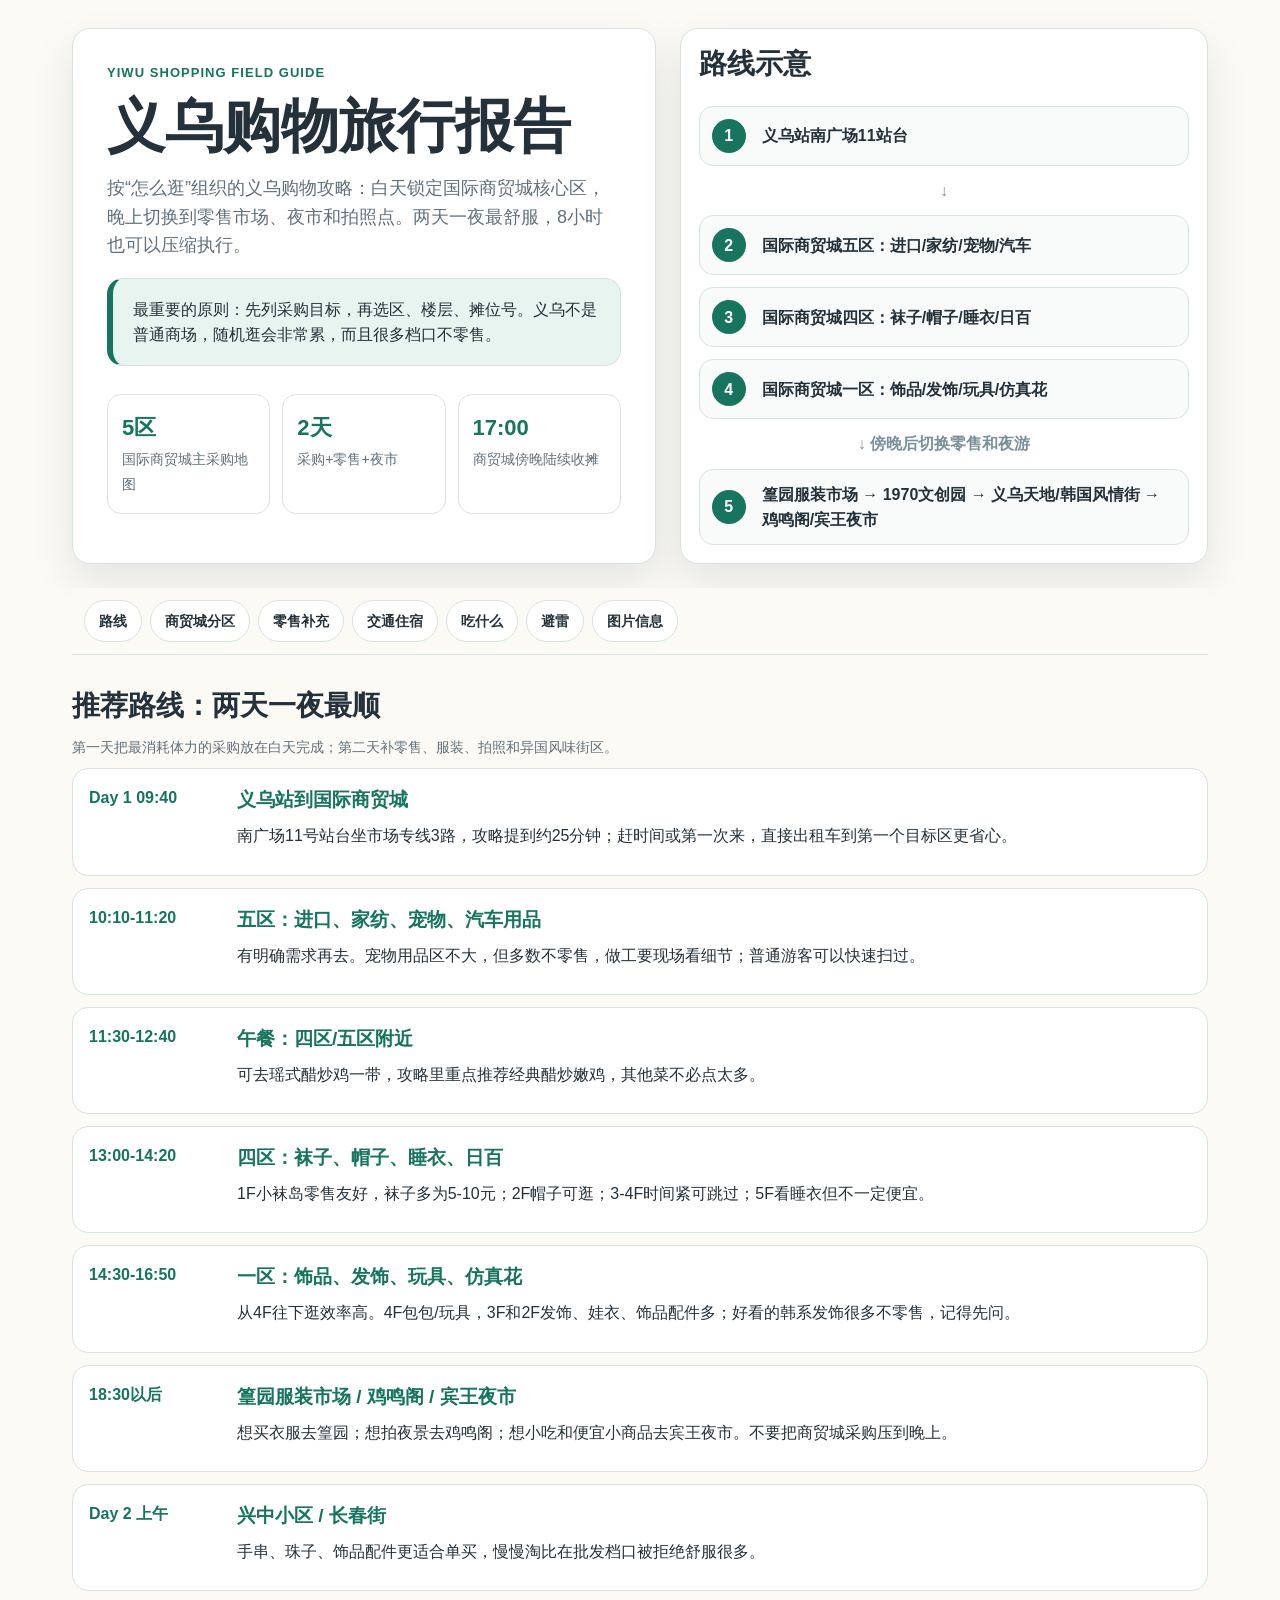
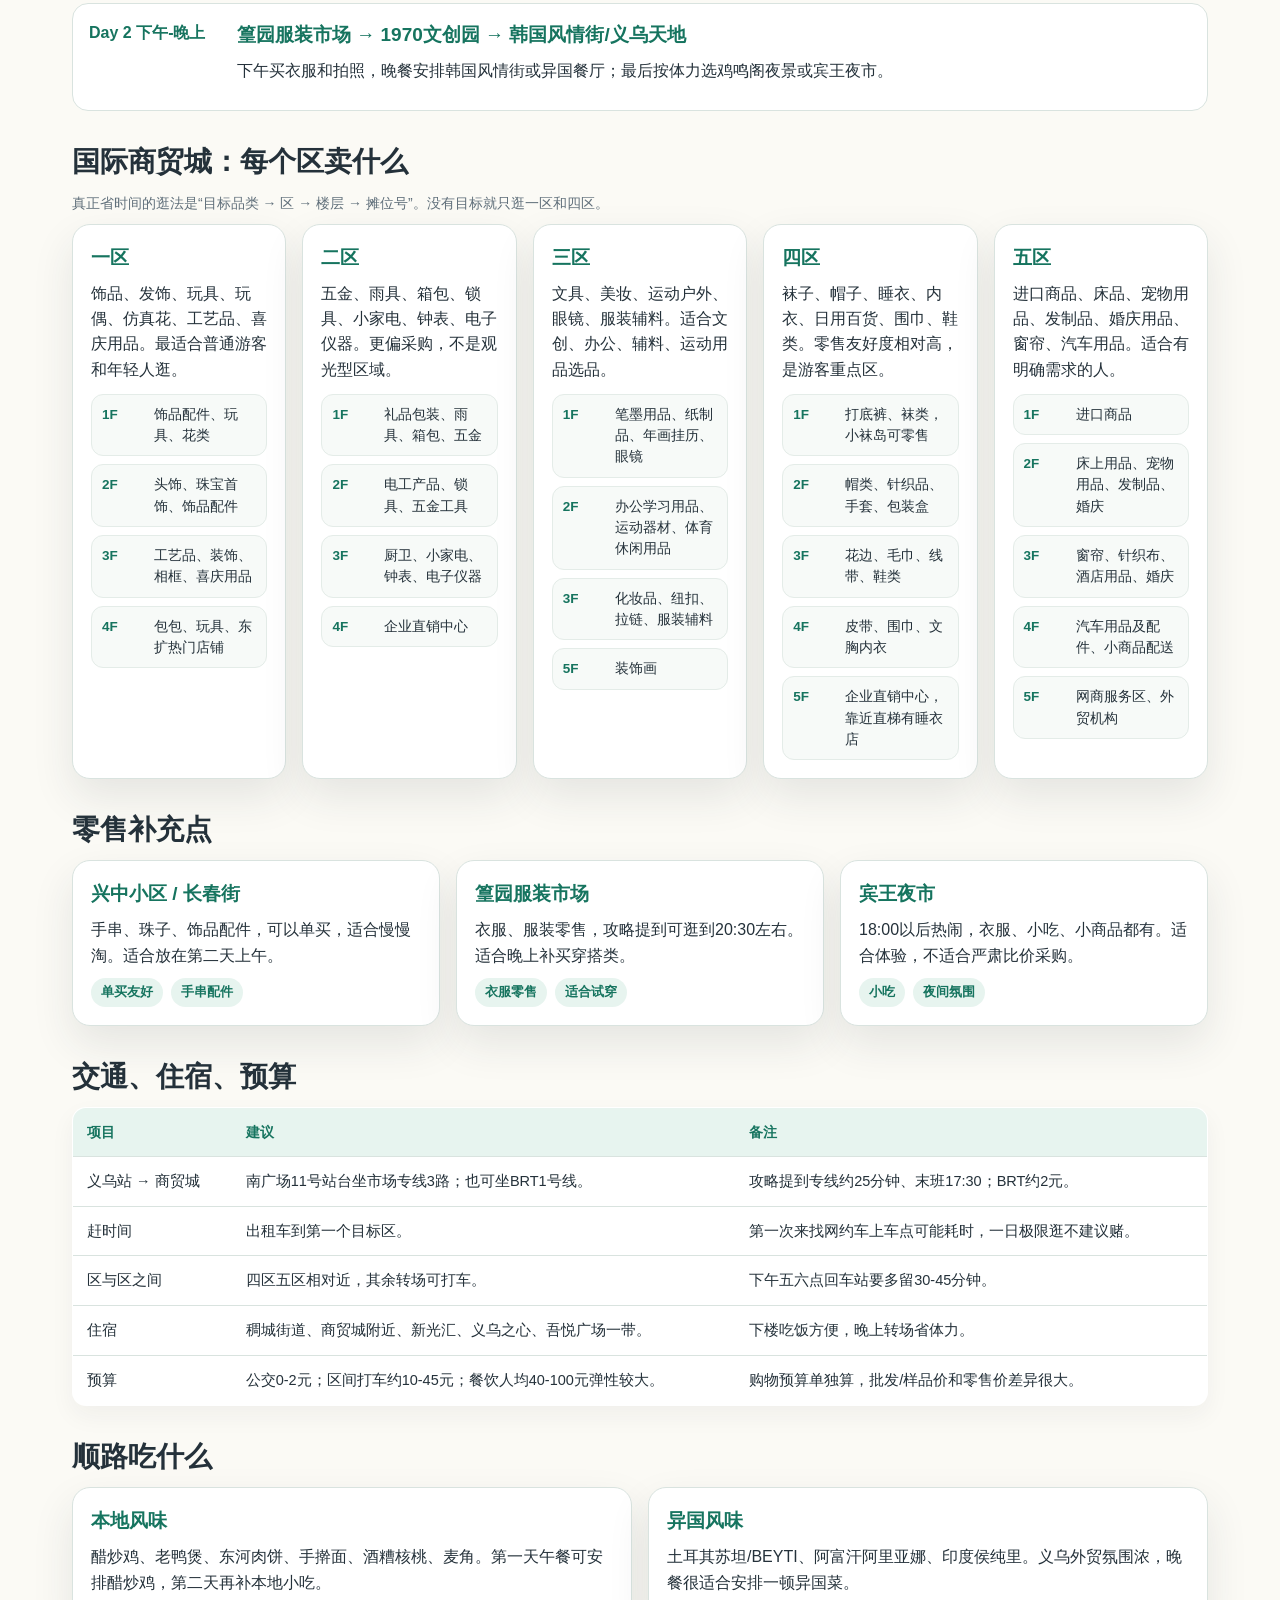
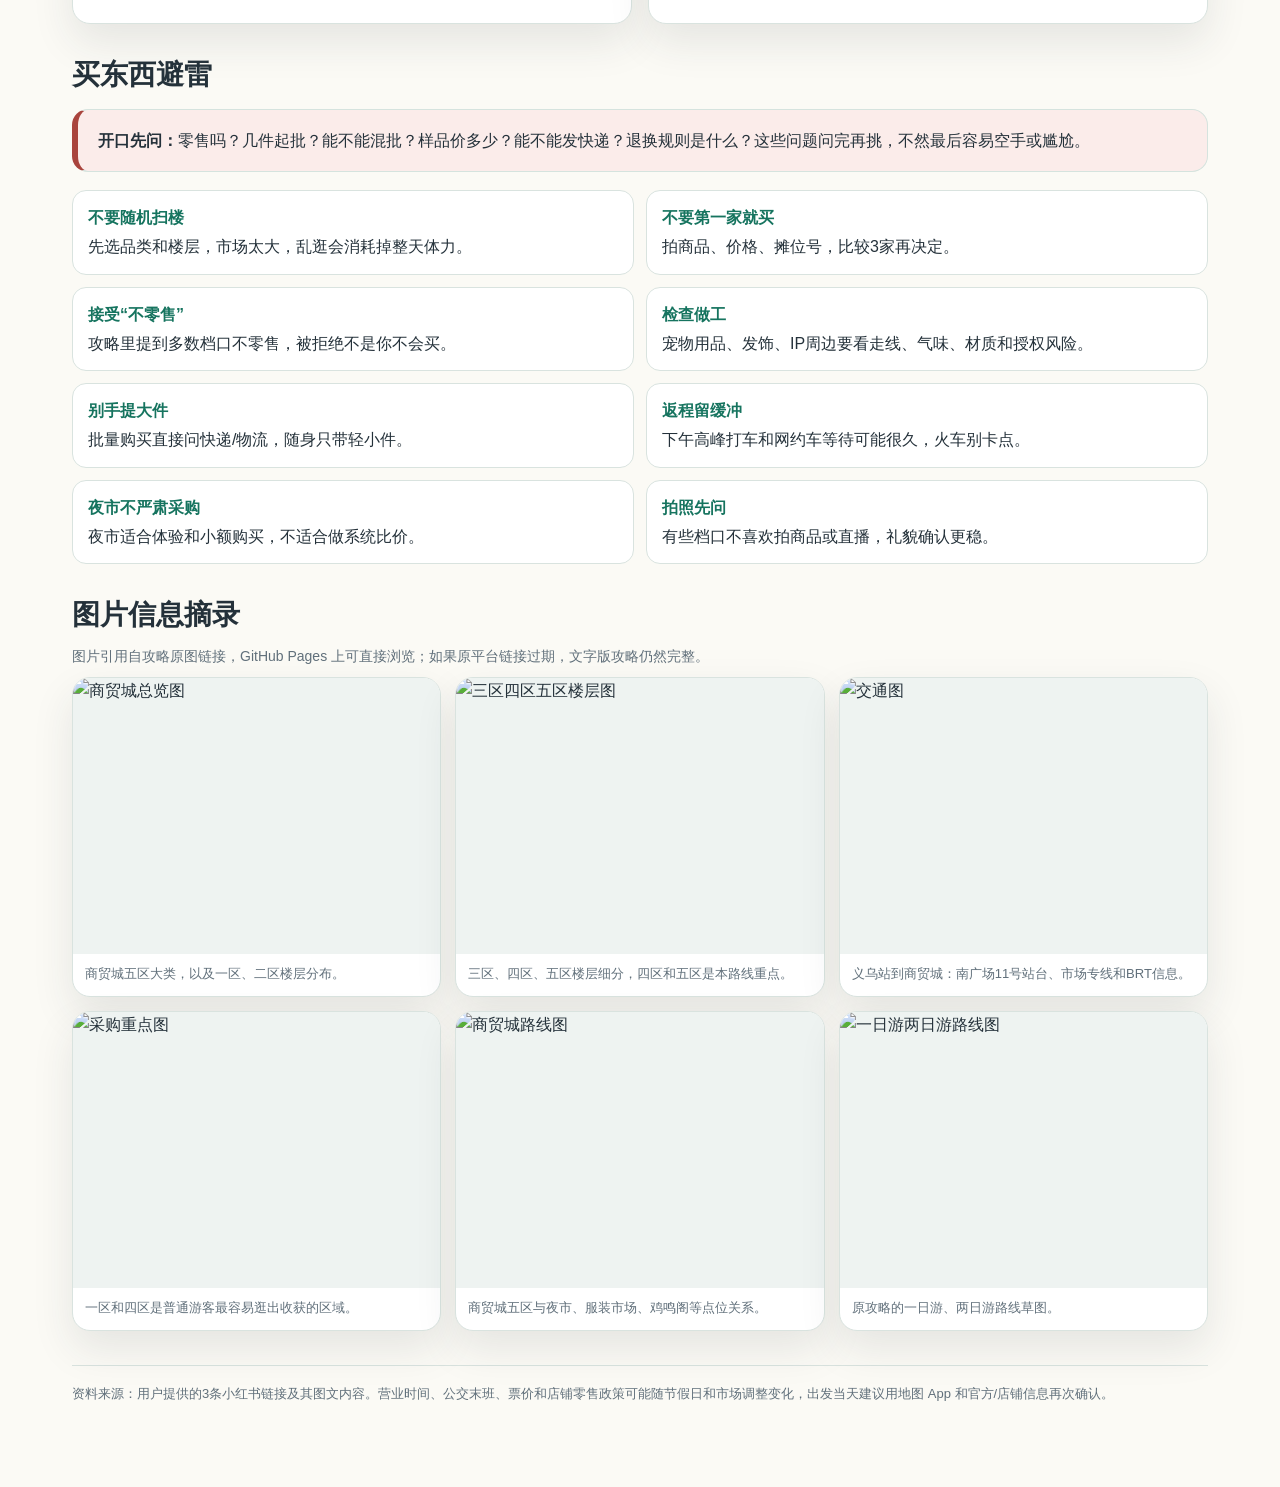
==== index.html @ 07cb0479 "Publish Yiwu shopping travel report" ====
<!doctype html>
<html lang="zh-CN">
<head>
<meta charset="utf-8"><meta name="viewport" content="width=device-width,initial-scale=1">
<title>义乌购物旅行报告｜两天一夜路线与商贸城逛法</title>
<style>
:root{--ink:#24313a;--muted:#61707b;--line:#d9e3df;--green:#16745f;--green2:#e7f4ef;--blue:#315f9a;--blue2:#eaf1fa;--orange:#b8682e;--orange2:#fff1e2;--red:#a9443d;--red2:#fbecea;--paper:#fbfaf5;--white:#fff;--shadow:0 18px 42px rgba(36,49,58,.1)}*{box-sizing:border-box}html{scroll-behavior:smooth}body{margin:0;color:var(--ink);background:var(--paper);font-family:-apple-system,BlinkMacSystemFont,"Segoe UI","PingFang SC","Microsoft YaHei",sans-serif;line-height:1.58}.page{max-width:1180px;margin:auto;padding:28px 22px 72px}.hero{display:grid;grid-template-columns:1.05fr .95fr;gap:24px;align-items:stretch;margin-bottom:24px}.panel,.card,figure{background:var(--white);border:1px solid var(--line);border-radius:18px;box-shadow:var(--shadow)}.panel{padding:34px}.kicker{color:var(--green);font-size:13px;font-weight:800;letter-spacing:.08em;text-transform:uppercase;margin:0 0 12px}h1{font-size:clamp(34px,5vw,58px);line-height:1.05;margin:0 0 18px}h2{font-size:28px;line-height:1.18;margin:0 0 14px}h3{margin:0 0 8px;font-size:19px;color:var(--green)}p{margin:0 0 10px}.lead{color:var(--muted);font-size:18px}.callout{border:1px solid #d5e3de;border-left:6px solid var(--green);background:var(--green2);border-radius:16px;padding:18px 20px;margin:18px 0}.warning{background:var(--red2);border-left-color:var(--red)}nav{position:sticky;top:0;z-index:5;margin:0 0 34px;padding:12px;display:flex;gap:8px;overflow-x:auto;background:rgba(251,250,245,.92);backdrop-filter:blur(10px);border-bottom:1px solid var(--line)}nav a{color:var(--ink);text-decoration:none;white-space:nowrap;padding:9px 14px;border-radius:999px;background:var(--white);border:1px solid var(--line);font-size:14px;font-weight:700}section{margin:34px 0;scroll-margin-top:82px}.meta{display:grid;grid-template-columns:repeat(3,1fr);gap:12px;margin-top:28px}.metric{padding:16px 14px;border-radius:14px;background:var(--white);border:1px solid var(--line)}.metric strong{display:block;font-size:22px;color:var(--green)}.metric span,.muted{color:var(--muted);font-size:14px}.route-map{padding:18px;display:grid;gap:12px;align-content:center}.route-node{display:grid;grid-template-columns:38px 1fr;gap:12px;align-items:center;padding:12px;border:1px solid var(--line);border-radius:14px;background:#f8fbfa}.route-node b{display:grid;place-items:center;width:34px;height:34px;border-radius:50%;background:var(--green);color:white}.route-node span{font-weight:800}.arrow{text-align:center;color:#7b909a;font-weight:900}.grid{display:grid;gap:16px}.two{grid-template-columns:repeat(2,1fr)}.three{grid-template-columns:repeat(3,1fr)}.five{grid-template-columns:repeat(5,1fr)}.card{padding:18px}.tagrow{display:flex;flex-wrap:wrap;gap:8px;margin-top:10px}.tag{display:inline-flex;padding:4px 10px;border-radius:999px;background:var(--green2);color:var(--green);font-size:13px;font-weight:700}.timeline{display:grid;gap:12px}.slot{display:grid;grid-template-columns:132px 1fr;gap:16px;padding:16px;background:var(--white);border:1px solid var(--line);border-radius:16px}.time{color:var(--green);font-weight:900}.floor{margin:12px 0 0;padding:0;list-style:none;display:grid;gap:8px}.floor li{display:grid;grid-template-columns:42px 1fr;gap:10px;padding:9px 10px;background:#f7faf8;border-radius:12px;border:1px solid #e4ece8;font-size:13.5px}.floor strong{color:var(--green)}table{width:100%;border-collapse:collapse;overflow:hidden;background:var(--white);border-radius:14px;border:1px solid var(--line);box-shadow:0 10px 24px rgba(36,49,58,.05)}th,td{padding:13px 14px;border-bottom:1px solid var(--line);vertical-align:top;text-align:left}th{color:var(--green);background:var(--green2);font-size:14px;white-space:nowrap}td{font-size:14.5px}tr:last-child td{border-bottom:0}.checklist{display:grid;grid-template-columns:repeat(2,1fr);gap:12px;padding:0;list-style:none}.checklist li{background:var(--white);border:1px solid var(--line);border-radius:14px;padding:14px 15px}.checklist strong{display:block;color:var(--green);margin-bottom:4px}.gallery{display:grid;grid-template-columns:repeat(3,1fr);gap:14px}figure{margin:0;overflow:hidden}figure img{width:100%;aspect-ratio:4/3;object-fit:cover;display:block;background:#eef3f1}figcaption{padding:10px 12px 12px;color:var(--muted);font-size:13px}.source{color:var(--muted);font-size:13px;margin-top:28px;padding-top:18px;border-top:1px solid var(--line)}@media(max-width:920px){.hero,.two,.three,.five,.gallery,.checklist{grid-template-columns:1fr}.meta{grid-template-columns:1fr}.slot{grid-template-columns:1fr}table{display:block;overflow-x:auto}}
</style>
</head>
<body><div class="page">
<header class="hero"><div class="panel"><p class="kicker">Yiwu Shopping Field Guide</p><h1>义乌购物旅行报告</h1><p class="lead">按“怎么逛”组织的义乌购物攻略：白天锁定国际商贸城核心区，晚上切换到零售市场、夜市和拍照点。两天一夜最舒服，8小时也可以压缩执行。</p><div class="callout">最重要的原则：先列采购目标，再选区、楼层、摊位号。义乌不是普通商场，随机逛会非常累，而且很多档口不零售。</div><div class="meta"><div class="metric"><strong>5区</strong><span>国际商贸城主采购地图</span></div><div class="metric"><strong>2天</strong><span>采购+零售+夜市</span></div><div class="metric"><strong>17:00</strong><span>商贸城傍晚陆续收摊</span></div></div></div><div class="panel route-map"><h2>路线示意</h2><div class="route-node"><b>1</b><span>义乌站南广场11站台</span></div><div class="arrow">↓</div><div class="route-node"><b>2</b><span>国际商贸城五区：进口/家纺/宠物/汽车</span></div><div class="route-node"><b>3</b><span>国际商贸城四区：袜子/帽子/睡衣/日百</span></div><div class="route-node"><b>4</b><span>国际商贸城一区：饰品/发饰/玩具/仿真花</span></div><div class="arrow">↓ 傍晚后切换零售和夜游</div><div class="route-node"><b>5</b><span>篁园服装市场 → 1970文创园 → 义乌天地/韩国风情街 → 鸡鸣阁/宾王夜市</span></div></div></header>
<nav><a href="#route">路线</a><a href="#zones">商贸城分区</a><a href="#retail">零售补充</a><a href="#transport">交通住宿</a><a href="#food">吃什么</a><a href="#pitfalls">避雷</a><a href="#gallery">图片信息</a></nav>
<section id="route"><h2>推荐路线：两天一夜最顺</h2><p class="muted">第一天把最消耗体力的采购放在白天完成；第二天补零售、服装、拍照和异国风味街区。</p><div class="timeline"><div class="slot"><div class="time">Day 1 09:40</div><div><h3>义乌站到国际商贸城</h3><p>南广场11号站台坐市场专线3路，攻略提到约25分钟；赶时间或第一次来，直接出租车到第一个目标区更省心。</p></div></div><div class="slot"><div class="time">10:10-11:20</div><div><h3>五区：进口、家纺、宠物、汽车用品</h3><p>有明确需求再去。宠物用品区不大，但多数不零售，做工要现场看细节；普通游客可以快速扫过。</p></div></div><div class="slot"><div class="time">11:30-12:40</div><div><h3>午餐：四区/五区附近</h3><p>可去瑶式醋炒鸡一带，攻略里重点推荐经典醋炒嫩鸡，其他菜不必点太多。</p></div></div><div class="slot"><div class="time">13:00-14:20</div><div><h3>四区：袜子、帽子、睡衣、日百</h3><p>1F小袜岛零售友好，袜子多为5-10元；2F帽子可逛；3-4F时间紧可跳过；5F看睡衣但不一定便宜。</p></div></div><div class="slot"><div class="time">14:30-16:50</div><div><h3>一区：饰品、发饰、玩具、仿真花</h3><p>从4F往下逛效率高。4F包包/玩具，3F和2F发饰、娃衣、饰品配件多；好看的韩系发饰很多不零售，记得先问。</p></div></div><div class="slot"><div class="time">18:30以后</div><div><h3>篁园服装市场 / 鸡鸣阁 / 宾王夜市</h3><p>想买衣服去篁园；想拍夜景去鸡鸣阁；想小吃和便宜小商品去宾王夜市。不要把商贸城采购压到晚上。</p></div></div><div class="slot"><div class="time">Day 2 上午</div><div><h3>兴中小区 / 长春街</h3><p>手串、珠子、饰品配件更适合单买，慢慢淘比在批发档口被拒绝舒服很多。</p></div></div><div class="slot"><div class="time">Day 2 下午-晚上</div><div><h3>篁园服装市场 → 1970文创园 → 韩国风情街/义乌天地</h3><p>下午买衣服和拍照，晚餐安排韩国风情街或异国餐厅；最后按体力选鸡鸣阁夜景或宾王夜市。</p></div></div></div></section>
<section id="zones"><h2>国际商贸城：每个区卖什么</h2><p class="muted">真正省时间的逛法是“目标品类 → 区 → 楼层 → 摊位号”。没有目标就只逛一区和四区。</p><div class="grid five"><article class="card"><h3>一区</h3><p>饰品、发饰、玩具、玩偶、仿真花、工艺品、喜庆用品。最适合普通游客和年轻人逛。</p><ul class="floor"><li><strong>1F</strong><span>饰品配件、玩具、花类</span></li><li><strong>2F</strong><span>头饰、珠宝首饰、饰品配件</span></li><li><strong>3F</strong><span>工艺品、装饰、相框、喜庆用品</span></li><li><strong>4F</strong><span>包包、玩具、东扩热门店铺</span></li></ul></article><article class="card"><h3>二区</h3><p>五金、雨具、箱包、锁具、小家电、钟表、电子仪器。更偏采购，不是观光型区域。</p><ul class="floor"><li><strong>1F</strong><span>礼品包装、雨具、箱包、五金</span></li><li><strong>2F</strong><span>电工产品、锁具、五金工具</span></li><li><strong>3F</strong><span>厨卫、小家电、钟表、电子仪器</span></li><li><strong>4F</strong><span>企业直销中心</span></li></ul></article><article class="card"><h3>三区</h3><p>文具、美妆、运动户外、眼镜、服装辅料。适合文创、办公、辅料、运动用品选品。</p><ul class="floor"><li><strong>1F</strong><span>笔墨用品、纸制品、年画挂历、眼镜</span></li><li><strong>2F</strong><span>办公学习用品、运动器材、体育休闲用品</span></li><li><strong>3F</strong><span>化妆品、纽扣、拉链、服装辅料</span></li><li><strong>5F</strong><span>装饰画</span></li></ul></article><article class="card"><h3>四区</h3><p>袜子、帽子、睡衣、内衣、日用百货、围巾、鞋类。零售友好度相对高，是游客重点区。</p><ul class="floor"><li><strong>1F</strong><span>打底裤、袜类，小袜岛可零售</span></li><li><strong>2F</strong><span>帽类、针织品、手套、包装盒</span></li><li><strong>3F</strong><span>花边、毛巾、线带、鞋类</span></li><li><strong>4F</strong><span>皮带、围巾、文胸内衣</span></li><li><strong>5F</strong><span>企业直销中心，靠近直梯有睡衣店</span></li></ul></article><article class="card"><h3>五区</h3><p>进口商品、床品、宠物用品、发制品、婚庆用品、窗帘、汽车用品。适合有明确需求的人。</p><ul class="floor"><li><strong>1F</strong><span>进口商品</span></li><li><strong>2F</strong><span>床上用品、宠物用品、发制品、婚庆</span></li><li><strong>3F</strong><span>窗帘、针织布、酒店用品、婚庆</span></li><li><strong>4F</strong><span>汽车用品及配件、小商品配送</span></li><li><strong>5F</strong><span>网商服务区、外贸机构</span></li></ul></article></div></section>
<section id="retail"><h2>零售补充点</h2><div class="grid three"><article class="card"><h3>兴中小区 / 长春街</h3><p>手串、珠子、饰品配件，可以单买，适合慢慢淘。适合放在第二天上午。</p><div class="tagrow"><span class="tag">单买友好</span><span class="tag">手串配件</span></div></article><article class="card"><h3>篁园服装市场</h3><p>衣服、服装零售，攻略提到可逛到20:30左右。适合晚上补买穿搭类。</p><div class="tagrow"><span class="tag">衣服零售</span><span class="tag">适合试穿</span></div></article><article class="card"><h3>宾王夜市</h3><p>18:00以后热闹，衣服、小吃、小商品都有。适合体验，不适合严肃比价采购。</p><div class="tagrow"><span class="tag">小吃</span><span class="tag">夜间氛围</span></div></article></div></section>
<section id="transport"><h2>交通、住宿、预算</h2><table><thead><tr><th>项目</th><th>建议</th><th>备注</th></tr></thead><tbody><tr><td>义乌站 → 商贸城</td><td>南广场11号站台坐市场专线3路；也可坐BRT1号线。</td><td>攻略提到专线约25分钟、末班17:30；BRT约2元。</td></tr><tr><td>赶时间</td><td>出租车到第一个目标区。</td><td>第一次来找网约车上车点可能耗时，一日极限逛不建议赌。</td></tr><tr><td>区与区之间</td><td>四区五区相对近，其余转场可打车。</td><td>下午五六点回车站要多留30-45分钟。</td></tr><tr><td>住宿</td><td>稠城街道、商贸城附近、新光汇、义乌之心、吾悦广场一带。</td><td>下楼吃饭方便，晚上转场省体力。</td></tr><tr><td>预算</td><td>公交0-2元；区间打车约10-45元；餐饮人均40-100元弹性较大。</td><td>购物预算单独算，批发/样品价和零售价差异很大。</td></tr></tbody></table></section>
<section id="food"><h2>顺路吃什么</h2><div class="grid two"><article class="card"><h3>本地风味</h3><p>醋炒鸡、老鸭煲、东河肉饼、手擀面、酒糟核桃、麦角。第一天午餐可安排醋炒鸡，第二天再补本地小吃。</p></article><article class="card"><h3>异国风味</h3><p>土耳其苏坦/BEYTI、阿富汗阿里亚娜、印度侯纯里。义乌外贸氛围浓，晚餐很适合安排一顿异国菜。</p></article></div></section>
<section id="pitfalls"><h2>买东西避雷</h2><div class="callout warning"><strong>开口先问：</strong>零售吗？几件起批？能不能混批？样品价多少？能不能发快递？退换规则是什么？这些问题问完再挑，不然最后容易空手或尴尬。</div><ul class="checklist"><li><strong>不要随机扫楼</strong>先选品类和楼层，市场太大，乱逛会消耗掉整天体力。</li><li><strong>不要第一家就买</strong>拍商品、价格、摊位号，比较3家再决定。</li><li><strong>接受“不零售”</strong>攻略里提到多数档口不零售，被拒绝不是你不会买。</li><li><strong>检查做工</strong>宠物用品、发饰、IP周边要看走线、气味、材质和授权风险。</li><li><strong>别手提大件</strong>批量购买直接问快递/物流，随身只带轻小件。</li><li><strong>返程留缓冲</strong>下午高峰打车和网约车等待可能很久，火车别卡点。</li><li><strong>夜市不严肃采购</strong>夜市适合体验和小额购买，不适合做系统比价。</li><li><strong>拍照先问</strong>有些档口不喜欢拍商品或直播，礼貌确认更稳。</li></ul></section>
<section id="gallery"><h2>图片信息摘录</h2><p class="muted">图片引用自攻略原图链接，GitHub Pages 上可直接浏览；如果原平台链接过期，文字版攻略仍然完整。</p><div class="gallery"><figure><img src="https://sns-webpic-qc.xhscdn.com/202605171210/8ebf0db9b914f7184e700c5f0e9d346a/1040g2sg31kte1kov2ad049n41e3dobddnqucnjg!nd_dft_wlteh_webp_3" alt="商贸城总览图"><figcaption>商贸城五区大类，以及一区、二区楼层分布。</figcaption></figure><figure><img src="https://sns-webpic-qc.xhscdn.com/202605171210/d9b25a37f03eee16d74c89a6b1adf243/1040g2sg31kte1kov2ac049n41e3dobdd60jrdbg!nd_dft_wlteh_webp_3" alt="三区四区五区楼层图"><figcaption>三区、四区、五区楼层细分，四区和五区是本路线重点。</figcaption></figure><figure><img src="https://sns-webpic-qc.xhscdn.com/202605171210/693e049e510c23dcd9ba52a1bb5fe0fd/notes_pre_post/1040g3k031t8ln2fpl80g5p9969mghjvtshadpq8!nd_dft_wlteh_webp_3" alt="交通图"><figcaption>义乌站到商贸城：南广场11号站台、市场专线和BRT信息。</figcaption></figure><figure><img src="https://sns-webpic-qc.xhscdn.com/202605171210/94b575fd6958c95f62fb1cd0d6263ac5/notes_pre_post/1040g3k031t8ln2fpl8105p9969mghjvts0669og!nd_dft_wlteh_webp_3" alt="采购重点图"><figcaption>一区和四区是普通游客最容易逛出收获的区域。</figcaption></figure><figure><img src="https://sns-webpic-qc.xhscdn.com/202605171210/284cfb49c457f453dde8c3a822c69053/1040g2sg31s2l1p9p4uvg5p6v1ajg8hodneuu81g!nd_dft_wlteh_webp_3" alt="商贸城路线图"><figcaption>商贸城五区与夜市、服装市场、鸡鸣阁等点位关系。</figcaption></figure><figure><img src="https://sns-webpic-qc.xhscdn.com/202605171210/5eb4079df7e5669d013fbe043cfbe8ce/1040g2sg31s2l1p9p4uv05p6v1ajg8hodp5tv290!nd_dft_wlteh_webp_3" alt="一日游两日游路线图"><figcaption>原攻略的一日游、两日游路线草图。</figcaption></figure></div></section>
<p class="source">资料来源：用户提供的3条小红书链接及其图文内容。营业时间、公交末班、票价和店铺零售政策可能随节假日和市场调整变化，出发当天建议用地图 App 和官方/店铺信息再次确认。</p>
</div></body></html>
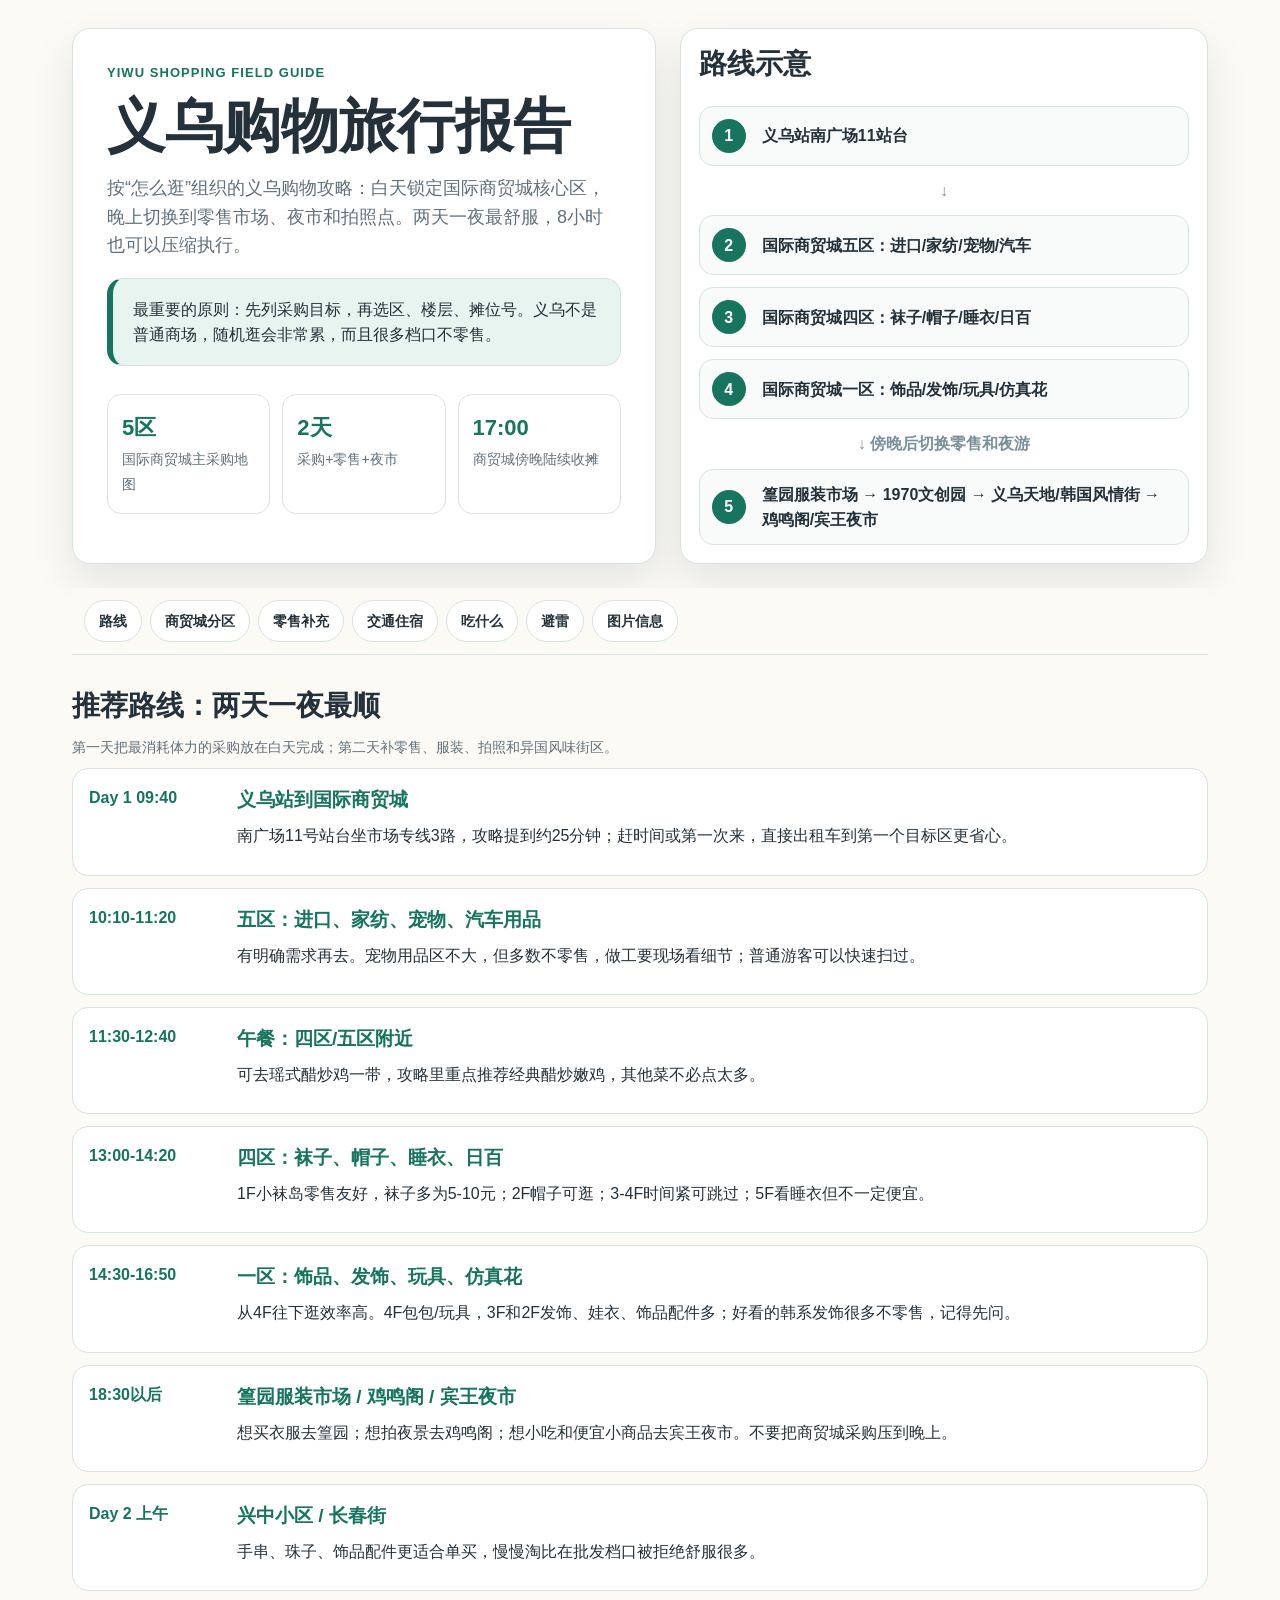
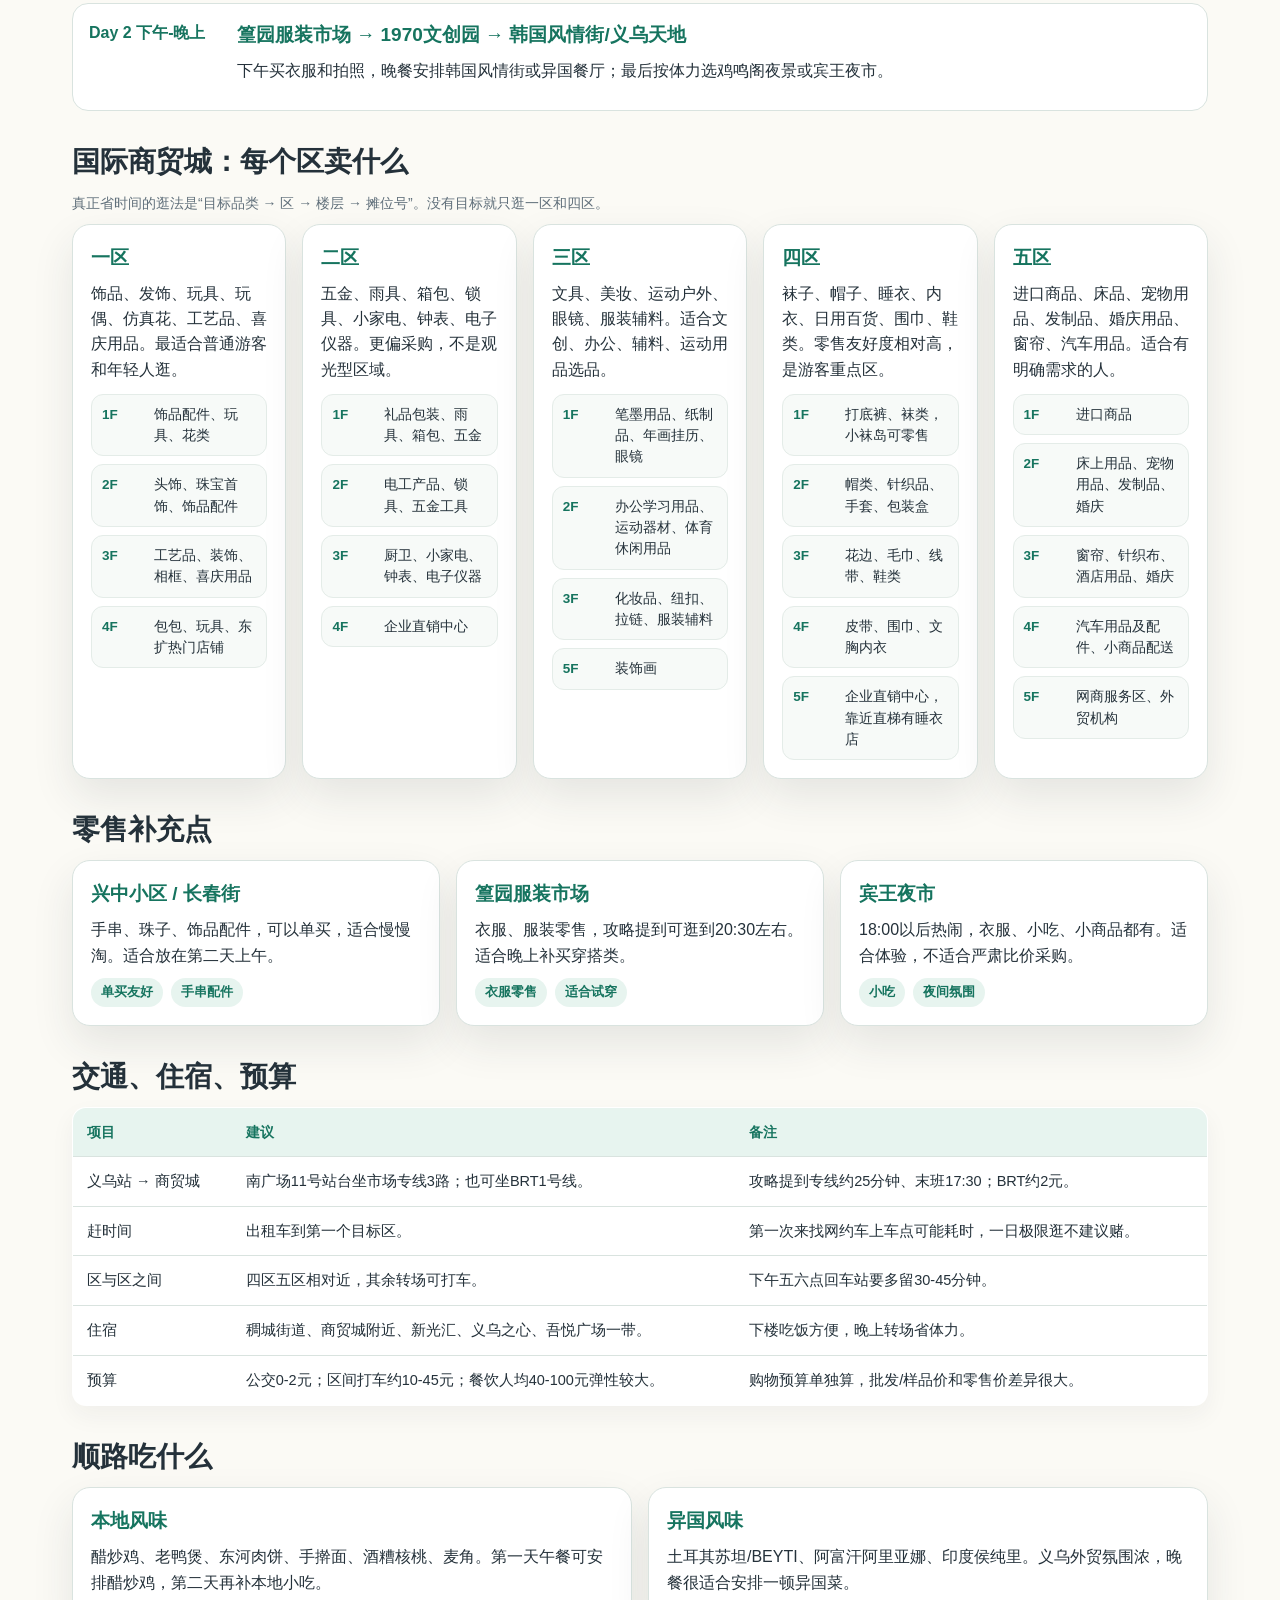
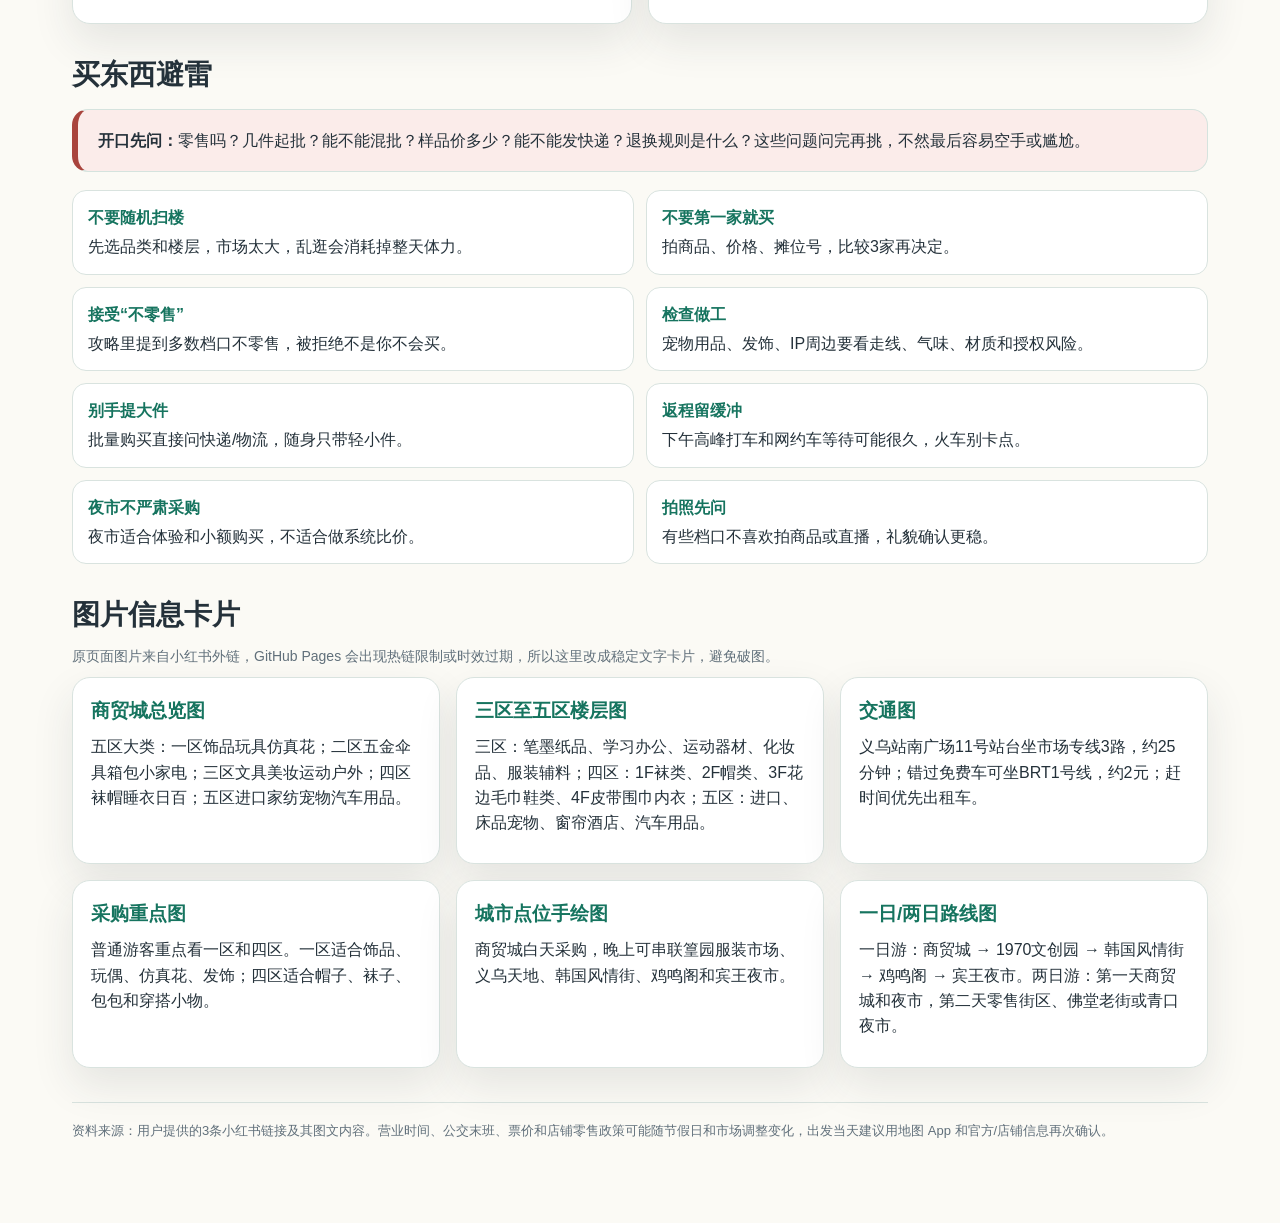
==== commit ca35ce87: "Replace unstable external images with stable info cards" ====
--- a/index.html
+++ b/index.html
@@ -4,18 +4,18 @@
 <meta charset="utf-8"><meta name="viewport" content="width=device-width,initial-scale=1">
 <title>义乌购物旅行报告｜两天一夜路线与商贸城逛法</title>
 <style>
-:root{--ink:#24313a;--muted:#61707b;--line:#d9e3df;--green:#16745f;--green2:#e7f4ef;--blue:#315f9a;--blue2:#eaf1fa;--orange:#b8682e;--orange2:#fff1e2;--red:#a9443d;--red2:#fbecea;--paper:#fbfaf5;--white:#fff;--shadow:0 18px 42px rgba(36,49,58,.1)}*{box-sizing:border-box}html{scroll-behavior:smooth}body{margin:0;color:var(--ink);background:var(--paper);font-family:-apple-system,BlinkMacSystemFont,"Segoe UI","PingFang SC","Microsoft YaHei",sans-serif;line-height:1.58}.page{max-width:1180px;margin:auto;padding:28px 22px 72px}.hero{display:grid;grid-template-columns:1.05fr .95fr;gap:24px;align-items:stretch;margin-bottom:24px}.panel,.card,figure{background:var(--white);border:1px solid var(--line);border-radius:18px;box-shadow:var(--shadow)}.panel{padding:34px}.kicker{color:var(--green);font-size:13px;font-weight:800;letter-spacing:.08em;text-transform:uppercase;margin:0 0 12px}h1{font-size:clamp(34px,5vw,58px);line-height:1.05;margin:0 0 18px}h2{font-size:28px;line-height:1.18;margin:0 0 14px}h3{margin:0 0 8px;font-size:19px;color:var(--green)}p{margin:0 0 10px}.lead{color:var(--muted);font-size:18px}.callout{border:1px solid #d5e3de;border-left:6px solid var(--green);background:var(--green2);border-radius:16px;padding:18px 20px;margin:18px 0}.warning{background:var(--red2);border-left-color:var(--red)}nav{position:sticky;top:0;z-index:5;margin:0 0 34px;padding:12px;display:flex;gap:8px;overflow-x:auto;background:rgba(251,250,245,.92);backdrop-filter:blur(10px);border-bottom:1px solid var(--line)}nav a{color:var(--ink);text-decoration:none;white-space:nowrap;padding:9px 14px;border-radius:999px;background:var(--white);border:1px solid var(--line);font-size:14px;font-weight:700}section{margin:34px 0;scroll-margin-top:82px}.meta{display:grid;grid-template-columns:repeat(3,1fr);gap:12px;margin-top:28px}.metric{padding:16px 14px;border-radius:14px;background:var(--white);border:1px solid var(--line)}.metric strong{display:block;font-size:22px;color:var(--green)}.metric span,.muted{color:var(--muted);font-size:14px}.route-map{padding:18px;display:grid;gap:12px;align-content:center}.route-node{display:grid;grid-template-columns:38px 1fr;gap:12px;align-items:center;padding:12px;border:1px solid var(--line);border-radius:14px;background:#f8fbfa}.route-node b{display:grid;place-items:center;width:34px;height:34px;border-radius:50%;background:var(--green);color:white}.route-node span{font-weight:800}.arrow{text-align:center;color:#7b909a;font-weight:900}.grid{display:grid;gap:16px}.two{grid-template-columns:repeat(2,1fr)}.three{grid-template-columns:repeat(3,1fr)}.five{grid-template-columns:repeat(5,1fr)}.card{padding:18px}.tagrow{display:flex;flex-wrap:wrap;gap:8px;margin-top:10px}.tag{display:inline-flex;padding:4px 10px;border-radius:999px;background:var(--green2);color:var(--green);font-size:13px;font-weight:700}.timeline{display:grid;gap:12px}.slot{display:grid;grid-template-columns:132px 1fr;gap:16px;padding:16px;background:var(--white);border:1px solid var(--line);border-radius:16px}.time{color:var(--green);font-weight:900}.floor{margin:12px 0 0;padding:0;list-style:none;display:grid;gap:8px}.floor li{display:grid;grid-template-columns:42px 1fr;gap:10px;padding:9px 10px;background:#f7faf8;border-radius:12px;border:1px solid #e4ece8;font-size:13.5px}.floor strong{color:var(--green)}table{width:100%;border-collapse:collapse;overflow:hidden;background:var(--white);border-radius:14px;border:1px solid var(--line);box-shadow:0 10px 24px rgba(36,49,58,.05)}th,td{padding:13px 14px;border-bottom:1px solid var(--line);vertical-align:top;text-align:left}th{color:var(--green);background:var(--green2);font-size:14px;white-space:nowrap}td{font-size:14.5px}tr:last-child td{border-bottom:0}.checklist{display:grid;grid-template-columns:repeat(2,1fr);gap:12px;padding:0;list-style:none}.checklist li{background:var(--white);border:1px solid var(--line);border-radius:14px;padding:14px 15px}.checklist strong{display:block;color:var(--green);margin-bottom:4px}.gallery{display:grid;grid-template-columns:repeat(3,1fr);gap:14px}figure{margin:0;overflow:hidden}figure img{width:100%;aspect-ratio:4/3;object-fit:cover;display:block;background:#eef3f1}figcaption{padding:10px 12px 12px;color:var(--muted);font-size:13px}.source{color:var(--muted);font-size:13px;margin-top:28px;padding-top:18px;border-top:1px solid var(--line)}@media(max-width:920px){.hero,.two,.three,.five,.gallery,.checklist{grid-template-columns:1fr}.meta{grid-template-columns:1fr}.slot{grid-template-columns:1fr}table{display:block;overflow-x:auto}}
+:root{--ink:#24313a;--muted:#61707b;--line:#d9e3df;--green:#16745f;--green2:#e7f4ef;--blue:#315f9a;--blue2:#eaf1fa;--orange:#b8682e;--orange2:#fff1e2;--red:#a9443d;--red2:#fbecea;--paper:#fbfaf5;--white:#fff;--shadow:0 18px 42px rgba(36,49,58,.1)}*{box-sizing:border-box}html{scroll-behavior:smooth}body{margin:0;color:var(--ink);background:var(--paper);font-family:-apple-system,BlinkMacSystemFont,"Segoe UI","PingFang SC","Microsoft YaHei",sans-serif;line-height:1.58}.page{max-width:1180px;margin:auto;padding:28px 22px 72px}.hero{display:grid;grid-template-columns:1.05fr .95fr;gap:24px;align-items:stretch;margin-bottom:24px}.panel,.card{background:var(--white);border:1px solid var(--line);border-radius:18px;box-shadow:var(--shadow)}.panel{padding:34px}.kicker{color:var(--green);font-size:13px;font-weight:800;letter-spacing:.08em;text-transform:uppercase;margin:0 0 12px}h1{font-size:clamp(34px,5vw,58px);line-height:1.05;margin:0 0 18px}h2{font-size:28px;line-height:1.18;margin:0 0 14px}h3{margin:0 0 8px;font-size:19px;color:var(--green)}p{margin:0 0 10px}.lead{color:var(--muted);font-size:18px}.callout{border:1px solid #d5e3de;border-left:6px solid var(--green);background:var(--green2);border-radius:16px;padding:18px 20px;margin:18px 0}.warning{background:var(--red2);border-left-color:var(--red)}nav{position:sticky;top:0;z-index:5;margin:0 0 34px;padding:12px;display:flex;gap:8px;overflow-x:auto;background:rgba(251,250,245,.92);backdrop-filter:blur(10px);border-bottom:1px solid var(--line)}nav a{color:var(--ink);text-decoration:none;white-space:nowrap;padding:9px 14px;border-radius:999px;background:var(--white);border:1px solid var(--line);font-size:14px;font-weight:700}section{margin:34px 0;scroll-margin-top:82px}.meta{display:grid;grid-template-columns:repeat(3,1fr);gap:12px;margin-top:28px}.metric{padding:16px 14px;border-radius:14px;background:var(--white);border:1px solid var(--line)}.metric strong{display:block;font-size:22px;color:var(--green)}.metric span,.muted{color:var(--muted);font-size:14px}.route-map{padding:18px;display:grid;gap:12px;align-content:center}.route-node{display:grid;grid-template-columns:38px 1fr;gap:12px;align-items:center;padding:12px;border:1px solid var(--line);border-radius:14px;background:#f8fbfa}.route-node b{display:grid;place-items:center;width:34px;height:34px;border-radius:50%;background:var(--green);color:white}.route-node span{font-weight:800}.arrow{text-align:center;color:#7b909a;font-weight:900}.grid{display:grid;gap:16px}.two{grid-template-columns:repeat(2,1fr)}.three{grid-template-columns:repeat(3,1fr)}.five{grid-template-columns:repeat(5,1fr)}.card{padding:18px}.tagrow{display:flex;flex-wrap:wrap;gap:8px;margin-top:10px}.tag{display:inline-flex;padding:4px 10px;border-radius:999px;background:var(--green2);color:var(--green);font-size:13px;font-weight:700}.timeline{display:grid;gap:12px}.slot{display:grid;grid-template-columns:132px 1fr;gap:16px;padding:16px;background:var(--white);border:1px solid var(--line);border-radius:16px}.time{color:var(--green);font-weight:900}.floor{margin:12px 0 0;padding:0;list-style:none;display:grid;gap:8px}.floor li{display:grid;grid-template-columns:42px 1fr;gap:10px;padding:9px 10px;background:#f7faf8;border-radius:12px;border:1px solid #e4ece8;font-size:13.5px}.floor strong{color:var(--green)}table{width:100%;border-collapse:collapse;overflow:hidden;background:var(--white);border-radius:14px;border:1px solid var(--line);box-shadow:0 10px 24px rgba(36,49,58,.05)}th,td{padding:13px 14px;border-bottom:1px solid var(--line);vertical-align:top;text-align:left}th{color:var(--green);background:var(--green2);font-size:14px;white-space:nowrap}td{font-size:14.5px}tr:last-child td{border-bottom:0}.checklist{display:grid;grid-template-columns:repeat(2,1fr);gap:12px;padding:0;list-style:none}.checklist li{background:var(--white);border:1px solid var(--line);border-radius:14px;padding:14px 15px}.checklist strong{display:block;color:var(--green);margin-bottom:4px}.source{color:var(--muted);font-size:13px;margin-top:28px;padding-top:18px;border-top:1px solid var(--line)}@media(max-width:920px){.hero,.two,.three,.five,.checklist{grid-template-columns:1fr}.meta{grid-template-columns:1fr}.slot{grid-template-columns:1fr}table{display:block;overflow-x:auto}}
 </style>
 </head>
 <body><div class="page">
 <header class="hero"><div class="panel"><p class="kicker">Yiwu Shopping Field Guide</p><h1>义乌购物旅行报告</h1><p class="lead">按“怎么逛”组织的义乌购物攻略：白天锁定国际商贸城核心区，晚上切换到零售市场、夜市和拍照点。两天一夜最舒服，8小时也可以压缩执行。</p><div class="callout">最重要的原则：先列采购目标，再选区、楼层、摊位号。义乌不是普通商场，随机逛会非常累，而且很多档口不零售。</div><div class="meta"><div class="metric"><strong>5区</strong><span>国际商贸城主采购地图</span></div><div class="metric"><strong>2天</strong><span>采购+零售+夜市</span></div><div class="metric"><strong>17:00</strong><span>商贸城傍晚陆续收摊</span></div></div></div><div class="panel route-map"><h2>路线示意</h2><div class="route-node"><b>1</b><span>义乌站南广场11站台</span></div><div class="arrow">↓</div><div class="route-node"><b>2</b><span>国际商贸城五区：进口/家纺/宠物/汽车</span></div><div class="route-node"><b>3</b><span>国际商贸城四区：袜子/帽子/睡衣/日百</span></div><div class="route-node"><b>4</b><span>国际商贸城一区：饰品/发饰/玩具/仿真花</span></div><div class="arrow">↓ 傍晚后切换零售和夜游</div><div class="route-node"><b>5</b><span>篁园服装市场 → 1970文创园 → 义乌天地/韩国风情街 → 鸡鸣阁/宾王夜市</span></div></div></header>
-<nav><a href="#route">路线</a><a href="#zones">商贸城分区</a><a href="#retail">零售补充</a><a href="#transport">交通住宿</a><a href="#food">吃什么</a><a href="#pitfalls">避雷</a><a href="#gallery">图片信息</a></nav>
+<nav><a href="#route">路线</a><a href="#zones">商贸城分区</a><a href="#retail">零售补充</a><a href="#transport">交通住宿</a><a href="#food">吃什么</a><a href="#pitfalls">避雷</a><a href="#notes">图片信息</a></nav>
 <section id="route"><h2>推荐路线：两天一夜最顺</h2><p class="muted">第一天把最消耗体力的采购放在白天完成；第二天补零售、服装、拍照和异国风味街区。</p><div class="timeline"><div class="slot"><div class="time">Day 1 09:40</div><div><h3>义乌站到国际商贸城</h3><p>南广场11号站台坐市场专线3路，攻略提到约25分钟；赶时间或第一次来，直接出租车到第一个目标区更省心。</p></div></div><div class="slot"><div class="time">10:10-11:20</div><div><h3>五区：进口、家纺、宠物、汽车用品</h3><p>有明确需求再去。宠物用品区不大，但多数不零售，做工要现场看细节；普通游客可以快速扫过。</p></div></div><div class="slot"><div class="time">11:30-12:40</div><div><h3>午餐：四区/五区附近</h3><p>可去瑶式醋炒鸡一带，攻略里重点推荐经典醋炒嫩鸡，其他菜不必点太多。</p></div></div><div class="slot"><div class="time">13:00-14:20</div><div><h3>四区：袜子、帽子、睡衣、日百</h3><p>1F小袜岛零售友好，袜子多为5-10元；2F帽子可逛；3-4F时间紧可跳过；5F看睡衣但不一定便宜。</p></div></div><div class="slot"><div class="time">14:30-16:50</div><div><h3>一区：饰品、发饰、玩具、仿真花</h3><p>从4F往下逛效率高。4F包包/玩具，3F和2F发饰、娃衣、饰品配件多；好看的韩系发饰很多不零售，记得先问。</p></div></div><div class="slot"><div class="time">18:30以后</div><div><h3>篁园服装市场 / 鸡鸣阁 / 宾王夜市</h3><p>想买衣服去篁园；想拍夜景去鸡鸣阁；想小吃和便宜小商品去宾王夜市。不要把商贸城采购压到晚上。</p></div></div><div class="slot"><div class="time">Day 2 上午</div><div><h3>兴中小区 / 长春街</h3><p>手串、珠子、饰品配件更适合单买，慢慢淘比在批发档口被拒绝舒服很多。</p></div></div><div class="slot"><div class="time">Day 2 下午-晚上</div><div><h3>篁园服装市场 → 1970文创园 → 韩国风情街/义乌天地</h3><p>下午买衣服和拍照，晚餐安排韩国风情街或异国餐厅；最后按体力选鸡鸣阁夜景或宾王夜市。</p></div></div></div></section>
 <section id="zones"><h2>国际商贸城：每个区卖什么</h2><p class="muted">真正省时间的逛法是“目标品类 → 区 → 楼层 → 摊位号”。没有目标就只逛一区和四区。</p><div class="grid five"><article class="card"><h3>一区</h3><p>饰品、发饰、玩具、玩偶、仿真花、工艺品、喜庆用品。最适合普通游客和年轻人逛。</p><ul class="floor"><li><strong>1F</strong><span>饰品配件、玩具、花类</span></li><li><strong>2F</strong><span>头饰、珠宝首饰、饰品配件</span></li><li><strong>3F</strong><span>工艺品、装饰、相框、喜庆用品</span></li><li><strong>4F</strong><span>包包、玩具、东扩热门店铺</span></li></ul></article><article class="card"><h3>二区</h3><p>五金、雨具、箱包、锁具、小家电、钟表、电子仪器。更偏采购，不是观光型区域。</p><ul class="floor"><li><strong>1F</strong><span>礼品包装、雨具、箱包、五金</span></li><li><strong>2F</strong><span>电工产品、锁具、五金工具</span></li><li><strong>3F</strong><span>厨卫、小家电、钟表、电子仪器</span></li><li><strong>4F</strong><span>企业直销中心</span></li></ul></article><article class="card"><h3>三区</h3><p>文具、美妆、运动户外、眼镜、服装辅料。适合文创、办公、辅料、运动用品选品。</p><ul class="floor"><li><strong>1F</strong><span>笔墨用品、纸制品、年画挂历、眼镜</span></li><li><strong>2F</strong><span>办公学习用品、运动器材、体育休闲用品</span></li><li><strong>3F</strong><span>化妆品、纽扣、拉链、服装辅料</span></li><li><strong>5F</strong><span>装饰画</span></li></ul></article><article class="card"><h3>四区</h3><p>袜子、帽子、睡衣、内衣、日用百货、围巾、鞋类。零售友好度相对高，是游客重点区。</p><ul class="floor"><li><strong>1F</strong><span>打底裤、袜类，小袜岛可零售</span></li><li><strong>2F</strong><span>帽类、针织品、手套、包装盒</span></li><li><strong>3F</strong><span>花边、毛巾、线带、鞋类</span></li><li><strong>4F</strong><span>皮带、围巾、文胸内衣</span></li><li><strong>5F</strong><span>企业直销中心，靠近直梯有睡衣店</span></li></ul></article><article class="card"><h3>五区</h3><p>进口商品、床品、宠物用品、发制品、婚庆用品、窗帘、汽车用品。适合有明确需求的人。</p><ul class="floor"><li><strong>1F</strong><span>进口商品</span></li><li><strong>2F</strong><span>床上用品、宠物用品、发制品、婚庆</span></li><li><strong>3F</strong><span>窗帘、针织布、酒店用品、婚庆</span></li><li><strong>4F</strong><span>汽车用品及配件、小商品配送</span></li><li><strong>5F</strong><span>网商服务区、外贸机构</span></li></ul></article></div></section>
 <section id="retail"><h2>零售补充点</h2><div class="grid three"><article class="card"><h3>兴中小区 / 长春街</h3><p>手串、珠子、饰品配件，可以单买，适合慢慢淘。适合放在第二天上午。</p><div class="tagrow"><span class="tag">单买友好</span><span class="tag">手串配件</span></div></article><article class="card"><h3>篁园服装市场</h3><p>衣服、服装零售，攻略提到可逛到20:30左右。适合晚上补买穿搭类。</p><div class="tagrow"><span class="tag">衣服零售</span><span class="tag">适合试穿</span></div></article><article class="card"><h3>宾王夜市</h3><p>18:00以后热闹，衣服、小吃、小商品都有。适合体验，不适合严肃比价采购。</p><div class="tagrow"><span class="tag">小吃</span><span class="tag">夜间氛围</span></div></article></div></section>
 <section id="transport"><h2>交通、住宿、预算</h2><table><thead><tr><th>项目</th><th>建议</th><th>备注</th></tr></thead><tbody><tr><td>义乌站 → 商贸城</td><td>南广场11号站台坐市场专线3路；也可坐BRT1号线。</td><td>攻略提到专线约25分钟、末班17:30；BRT约2元。</td></tr><tr><td>赶时间</td><td>出租车到第一个目标区。</td><td>第一次来找网约车上车点可能耗时，一日极限逛不建议赌。</td></tr><tr><td>区与区之间</td><td>四区五区相对近，其余转场可打车。</td><td>下午五六点回车站要多留30-45分钟。</td></tr><tr><td>住宿</td><td>稠城街道、商贸城附近、新光汇、义乌之心、吾悦广场一带。</td><td>下楼吃饭方便，晚上转场省体力。</td></tr><tr><td>预算</td><td>公交0-2元；区间打车约10-45元；餐饮人均40-100元弹性较大。</td><td>购物预算单独算，批发/样品价和零售价差异很大。</td></tr></tbody></table></section>
 <section id="food"><h2>顺路吃什么</h2><div class="grid two"><article class="card"><h3>本地风味</h3><p>醋炒鸡、老鸭煲、东河肉饼、手擀面、酒糟核桃、麦角。第一天午餐可安排醋炒鸡，第二天再补本地小吃。</p></article><article class="card"><h3>异国风味</h3><p>土耳其苏坦/BEYTI、阿富汗阿里亚娜、印度侯纯里。义乌外贸氛围浓，晚餐很适合安排一顿异国菜。</p></article></div></section>
 <section id="pitfalls"><h2>买东西避雷</h2><div class="callout warning"><strong>开口先问：</strong>零售吗？几件起批？能不能混批？样品价多少？能不能发快递？退换规则是什么？这些问题问完再挑，不然最后容易空手或尴尬。</div><ul class="checklist"><li><strong>不要随机扫楼</strong>先选品类和楼层，市场太大，乱逛会消耗掉整天体力。</li><li><strong>不要第一家就买</strong>拍商品、价格、摊位号，比较3家再决定。</li><li><strong>接受“不零售”</strong>攻略里提到多数档口不零售，被拒绝不是你不会买。</li><li><strong>检查做工</strong>宠物用品、发饰、IP周边要看走线、气味、材质和授权风险。</li><li><strong>别手提大件</strong>批量购买直接问快递/物流，随身只带轻小件。</li><li><strong>返程留缓冲</strong>下午高峰打车和网约车等待可能很久，火车别卡点。</li><li><strong>夜市不严肃采购</strong>夜市适合体验和小额购买，不适合做系统比价。</li><li><strong>拍照先问</strong>有些档口不喜欢拍商品或直播，礼貌确认更稳。</li></ul></section>
-<section id="gallery"><h2>图片信息摘录</h2><p class="muted">图片引用自攻略原图链接，GitHub Pages 上可直接浏览；如果原平台链接过期，文字版攻略仍然完整。</p><div class="gallery"><figure><img src="https://sns-webpic-qc.xhscdn.com/202605171210/8ebf0db9b914f7184e700c5f0e9d346a/1040g2sg31kte1kov2ad049n41e3dobddnqucnjg!nd_dft_wlteh_webp_3" alt="商贸城总览图"><figcaption>商贸城五区大类，以及一区、二区楼层分布。</figcaption></figure><figure><img src="https://sns-webpic-qc.xhscdn.com/202605171210/d9b25a37f03eee16d74c89a6b1adf243/1040g2sg31kte1kov2ac049n41e3dobdd60jrdbg!nd_dft_wlteh_webp_3" alt="三区四区五区楼层图"><figcaption>三区、四区、五区楼层细分，四区和五区是本路线重点。</figcaption></figure><figure><img src="https://sns-webpic-qc.xhscdn.com/202605171210/693e049e510c23dcd9ba52a1bb5fe0fd/notes_pre_post/1040g3k031t8ln2fpl80g5p9969mghjvtshadpq8!nd_dft_wlteh_webp_3" alt="交通图"><figcaption>义乌站到商贸城：南广场11号站台、市场专线和BRT信息。</figcaption></figure><figure><img src="https://sns-webpic-qc.xhscdn.com/202605171210/94b575fd6958c95f62fb1cd0d6263ac5/notes_pre_post/1040g3k031t8ln2fpl8105p9969mghjvts0669og!nd_dft_wlteh_webp_3" alt="采购重点图"><figcaption>一区和四区是普通游客最容易逛出收获的区域。</figcaption></figure><figure><img src="https://sns-webpic-qc.xhscdn.com/202605171210/284cfb49c457f453dde8c3a822c69053/1040g2sg31s2l1p9p4uvg5p6v1ajg8hodneuu81g!nd_dft_wlteh_webp_3" alt="商贸城路线图"><figcaption>商贸城五区与夜市、服装市场、鸡鸣阁等点位关系。</figcaption></figure><figure><img src="https://sns-webpic-qc.xhscdn.com/202605171210/5eb4079df7e5669d013fbe043cfbe8ce/1040g2sg31s2l1p9p4uv05p6v1ajg8hodp5tv290!nd_dft_wlteh_webp_3" alt="一日游两日游路线图"><figcaption>原攻略的一日游、两日游路线草图。</figcaption></figure></div></section>
+<section id="notes"><h2>图片信息卡片</h2><p class="muted">原页面图片来自小红书外链，GitHub Pages 会出现热链限制或时效过期，所以这里改成稳定文字卡片，避免破图。</p><div class="grid three"><article class="card"><h3>商贸城总览图</h3><p>五区大类：一区饰品玩具仿真花；二区五金伞具箱包小家电；三区文具美妆运动户外；四区袜帽睡衣日百；五区进口家纺宠物汽车用品。</p></article><article class="card"><h3>三区至五区楼层图</h3><p>三区：笔墨纸品、学习办公、运动器材、化妆品、服装辅料；四区：1F袜类、2F帽类、3F花边毛巾鞋类、4F皮带围巾内衣；五区：进口、床品宠物、窗帘酒店、汽车用品。</p></article><article class="card"><h3>交通图</h3><p>义乌站南广场11号站台坐市场专线3路，约25分钟；错过免费车可坐BRT1号线，约2元；赶时间优先出租车。</p></article><article class="card"><h3>采购重点图</h3><p>普通游客重点看一区和四区。一区适合饰品、玩偶、仿真花、发饰；四区适合帽子、袜子、包包和穿搭小物。</p></article><article class="card"><h3>城市点位手绘图</h3><p>商贸城白天采购，晚上可串联篁园服装市场、义乌天地、韩国风情街、鸡鸣阁和宾王夜市。</p></article><article class="card"><h3>一日/两日路线图</h3><p>一日游：商贸城 → 1970文创园 → 韩国风情街 → 鸡鸣阁 → 宾王夜市。两日游：第一天商贸城和夜市，第二天零售街区、佛堂老街或青口夜市。</p></article></div></section>
 <p class="source">资料来源：用户提供的3条小红书链接及其图文内容。营业时间、公交末班、票价和店铺零售政策可能随节假日和市场调整变化，出发当天建议用地图 App 和官方/店铺信息再次确认。</p>
 </div></body></html>
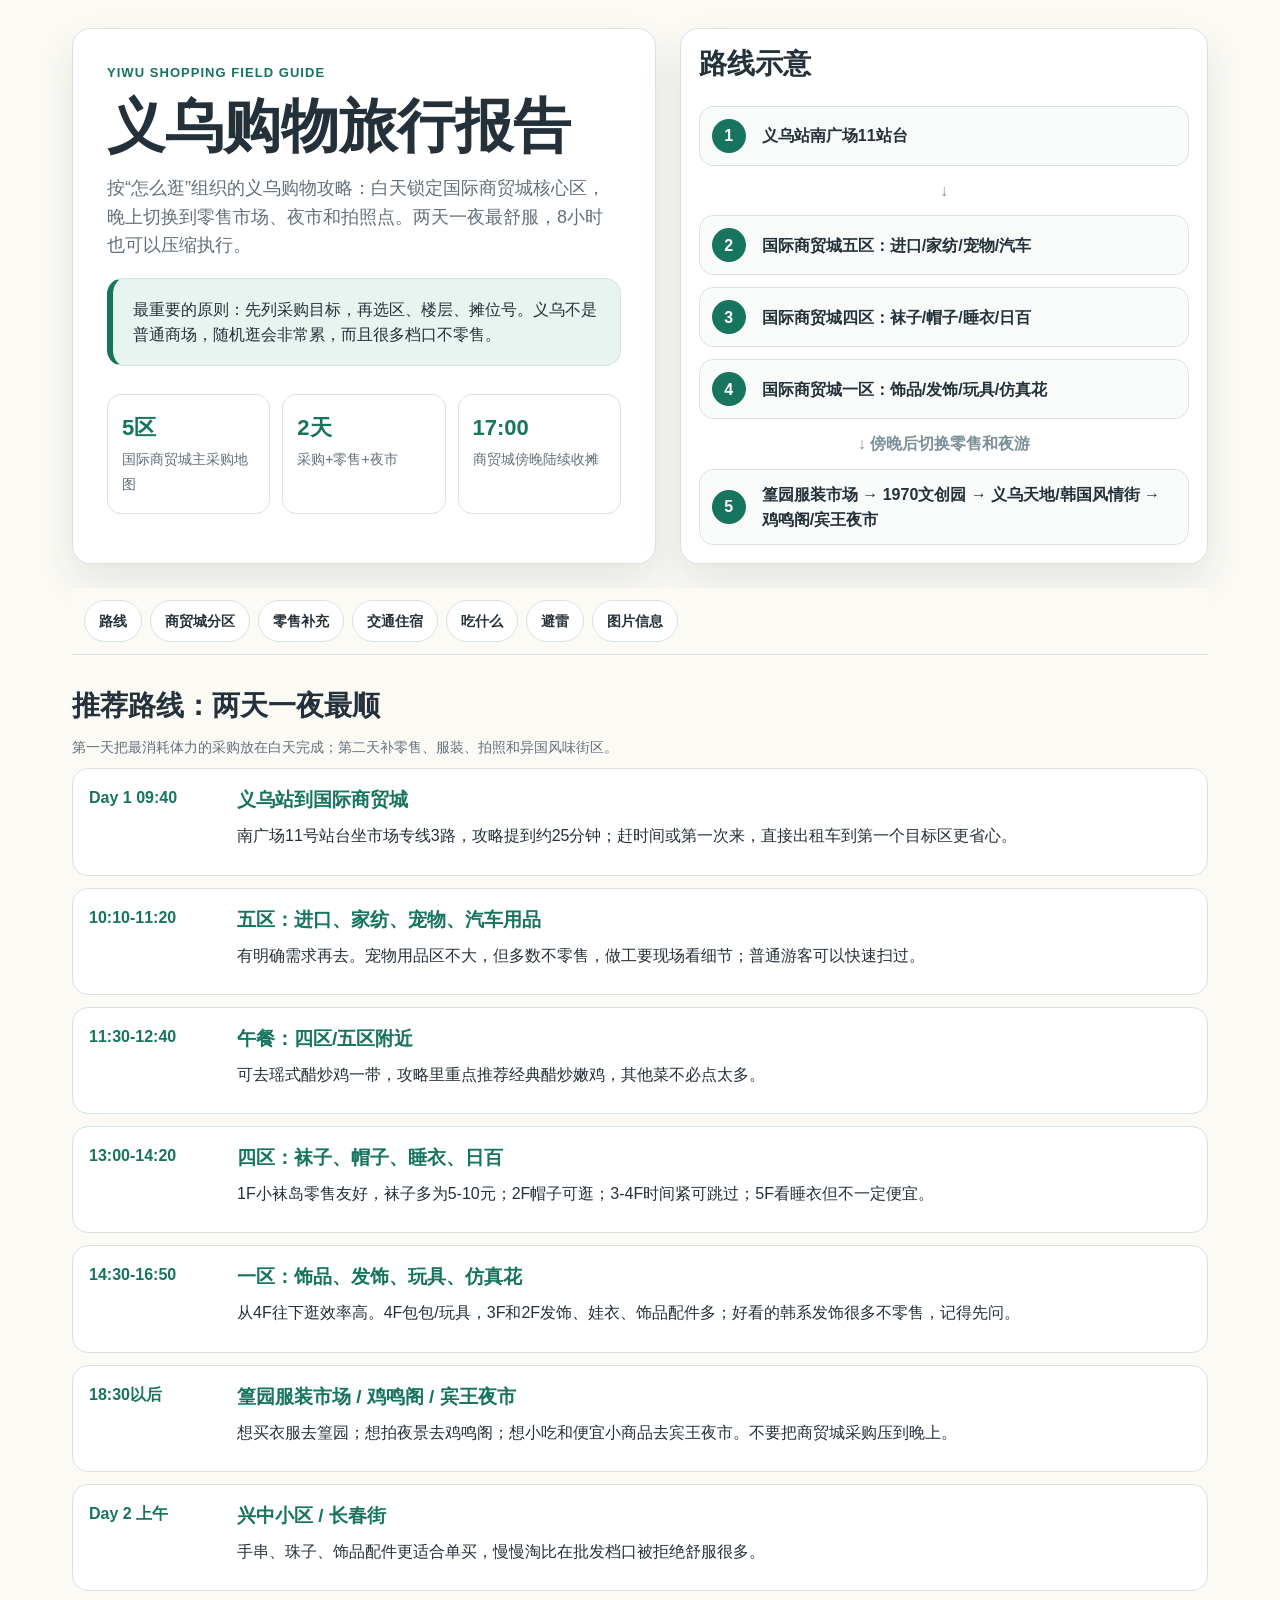
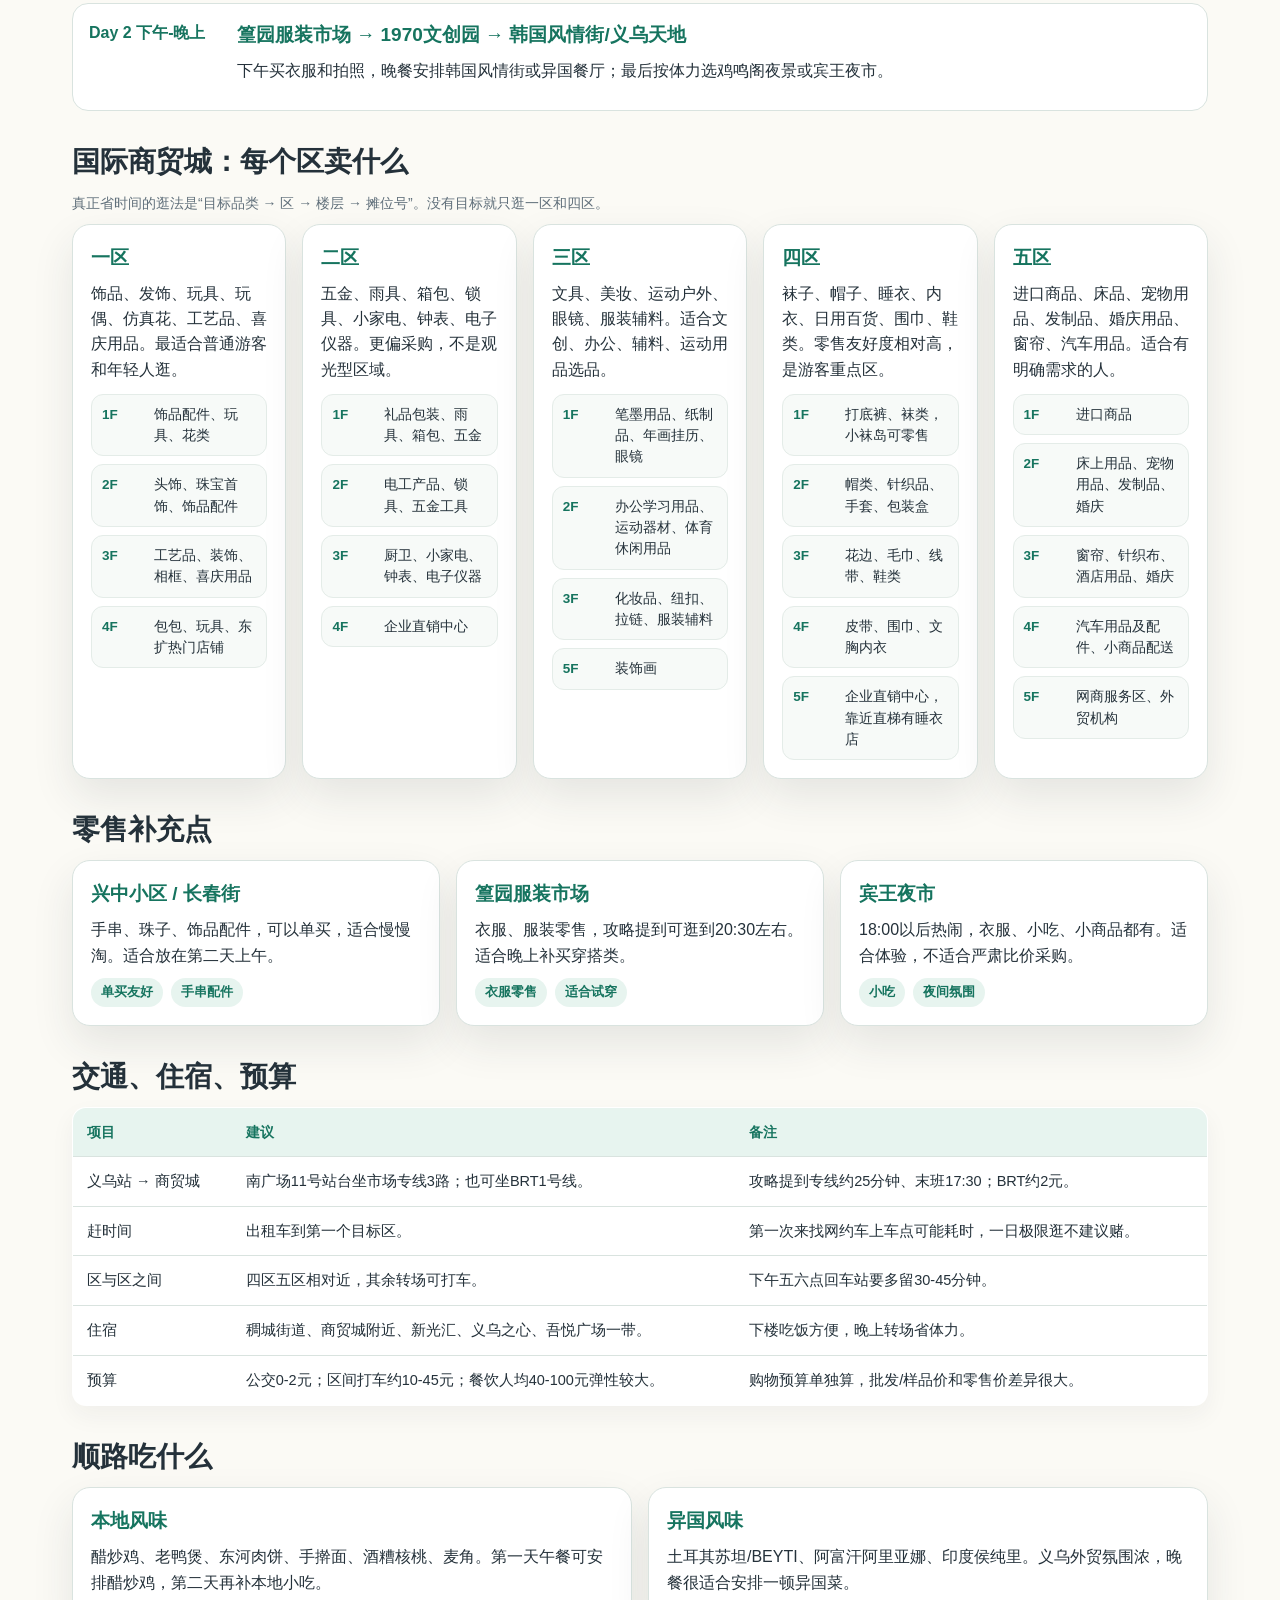
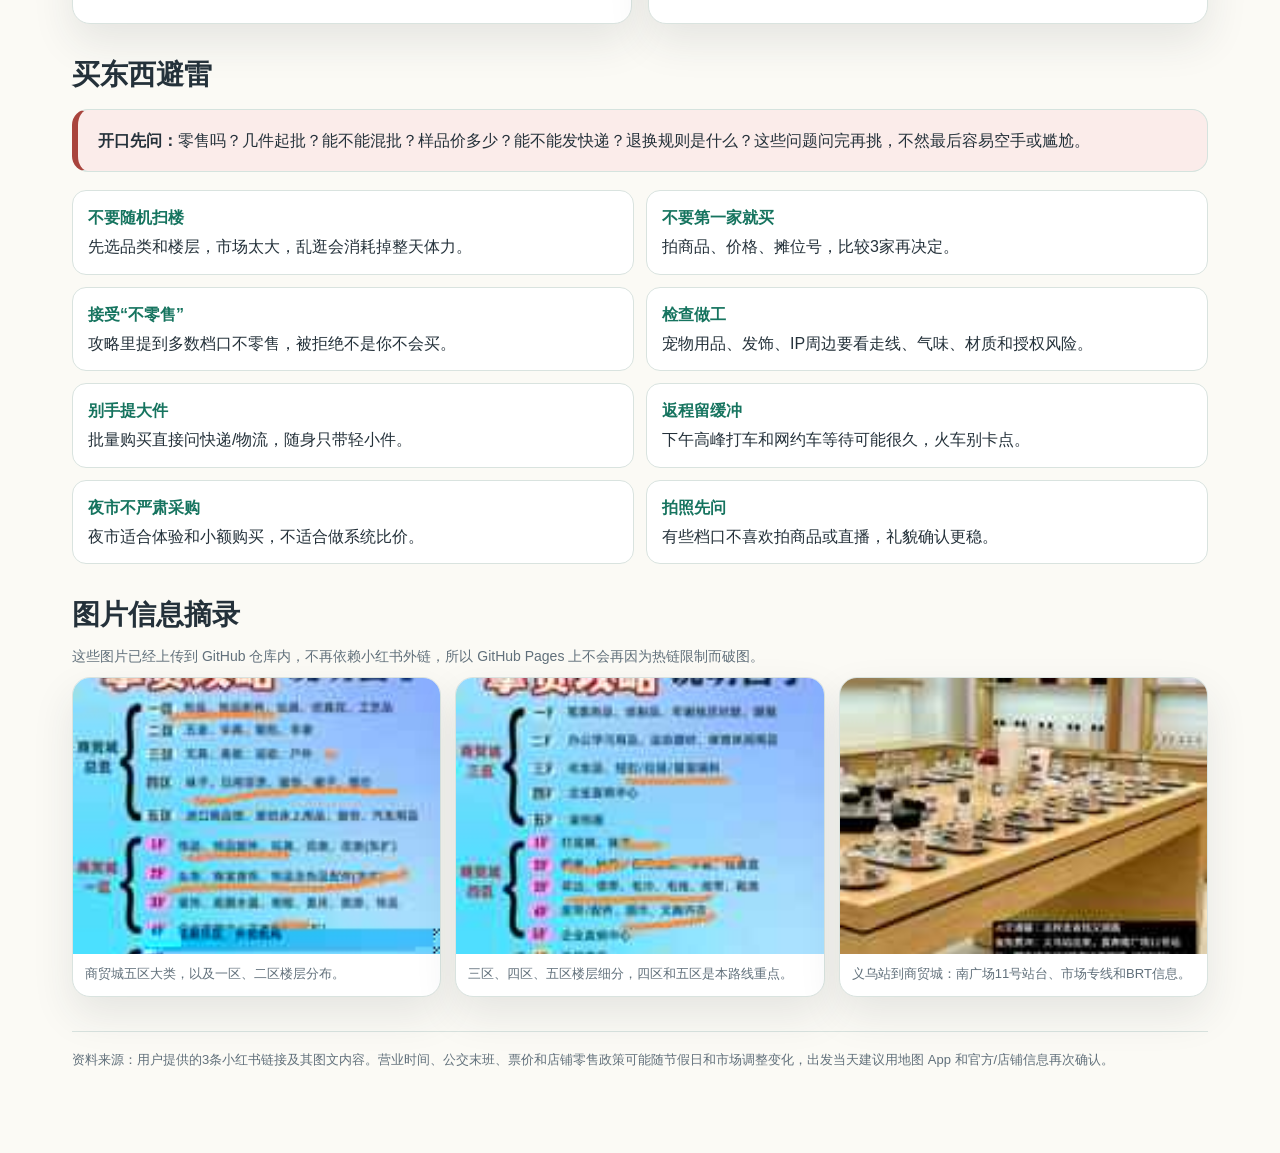
==== commit b6b8730e: "Upload report images and use local assets" ====
--- a/index.html
+++ b/index.html
@@ -4,18 +4,18 @@
 <meta charset="utf-8"><meta name="viewport" content="width=device-width,initial-scale=1">
 <title>义乌购物旅行报告｜两天一夜路线与商贸城逛法</title>
 <style>
-:root{--ink:#24313a;--muted:#61707b;--line:#d9e3df;--green:#16745f;--green2:#e7f4ef;--blue:#315f9a;--blue2:#eaf1fa;--orange:#b8682e;--orange2:#fff1e2;--red:#a9443d;--red2:#fbecea;--paper:#fbfaf5;--white:#fff;--shadow:0 18px 42px rgba(36,49,58,.1)}*{box-sizing:border-box}html{scroll-behavior:smooth}body{margin:0;color:var(--ink);background:var(--paper);font-family:-apple-system,BlinkMacSystemFont,"Segoe UI","PingFang SC","Microsoft YaHei",sans-serif;line-height:1.58}.page{max-width:1180px;margin:auto;padding:28px 22px 72px}.hero{display:grid;grid-template-columns:1.05fr .95fr;gap:24px;align-items:stretch;margin-bottom:24px}.panel,.card{background:var(--white);border:1px solid var(--line);border-radius:18px;box-shadow:var(--shadow)}.panel{padding:34px}.kicker{color:var(--green);font-size:13px;font-weight:800;letter-spacing:.08em;text-transform:uppercase;margin:0 0 12px}h1{font-size:clamp(34px,5vw,58px);line-height:1.05;margin:0 0 18px}h2{font-size:28px;line-height:1.18;margin:0 0 14px}h3{margin:0 0 8px;font-size:19px;color:var(--green)}p{margin:0 0 10px}.lead{color:var(--muted);font-size:18px}.callout{border:1px solid #d5e3de;border-left:6px solid var(--green);background:var(--green2);border-radius:16px;padding:18px 20px;margin:18px 0}.warning{background:var(--red2);border-left-color:var(--red)}nav{position:sticky;top:0;z-index:5;margin:0 0 34px;padding:12px;display:flex;gap:8px;overflow-x:auto;background:rgba(251,250,245,.92);backdrop-filter:blur(10px);border-bottom:1px solid var(--line)}nav a{color:var(--ink);text-decoration:none;white-space:nowrap;padding:9px 14px;border-radius:999px;background:var(--white);border:1px solid var(--line);font-size:14px;font-weight:700}section{margin:34px 0;scroll-margin-top:82px}.meta{display:grid;grid-template-columns:repeat(3,1fr);gap:12px;margin-top:28px}.metric{padding:16px 14px;border-radius:14px;background:var(--white);border:1px solid var(--line)}.metric strong{display:block;font-size:22px;color:var(--green)}.metric span,.muted{color:var(--muted);font-size:14px}.route-map{padding:18px;display:grid;gap:12px;align-content:center}.route-node{display:grid;grid-template-columns:38px 1fr;gap:12px;align-items:center;padding:12px;border:1px solid var(--line);border-radius:14px;background:#f8fbfa}.route-node b{display:grid;place-items:center;width:34px;height:34px;border-radius:50%;background:var(--green);color:white}.route-node span{font-weight:800}.arrow{text-align:center;color:#7b909a;font-weight:900}.grid{display:grid;gap:16px}.two{grid-template-columns:repeat(2,1fr)}.three{grid-template-columns:repeat(3,1fr)}.five{grid-template-columns:repeat(5,1fr)}.card{padding:18px}.tagrow{display:flex;flex-wrap:wrap;gap:8px;margin-top:10px}.tag{display:inline-flex;padding:4px 10px;border-radius:999px;background:var(--green2);color:var(--green);font-size:13px;font-weight:700}.timeline{display:grid;gap:12px}.slot{display:grid;grid-template-columns:132px 1fr;gap:16px;padding:16px;background:var(--white);border:1px solid var(--line);border-radius:16px}.time{color:var(--green);font-weight:900}.floor{margin:12px 0 0;padding:0;list-style:none;display:grid;gap:8px}.floor li{display:grid;grid-template-columns:42px 1fr;gap:10px;padding:9px 10px;background:#f7faf8;border-radius:12px;border:1px solid #e4ece8;font-size:13.5px}.floor strong{color:var(--green)}table{width:100%;border-collapse:collapse;overflow:hidden;background:var(--white);border-radius:14px;border:1px solid var(--line);box-shadow:0 10px 24px rgba(36,49,58,.05)}th,td{padding:13px 14px;border-bottom:1px solid var(--line);vertical-align:top;text-align:left}th{color:var(--green);background:var(--green2);font-size:14px;white-space:nowrap}td{font-size:14.5px}tr:last-child td{border-bottom:0}.checklist{display:grid;grid-template-columns:repeat(2,1fr);gap:12px;padding:0;list-style:none}.checklist li{background:var(--white);border:1px solid var(--line);border-radius:14px;padding:14px 15px}.checklist strong{display:block;color:var(--green);margin-bottom:4px}.source{color:var(--muted);font-size:13px;margin-top:28px;padding-top:18px;border-top:1px solid var(--line)}@media(max-width:920px){.hero,.two,.three,.five,.checklist{grid-template-columns:1fr}.meta{grid-template-columns:1fr}.slot{grid-template-columns:1fr}table{display:block;overflow-x:auto}}
+:root{--ink:#24313a;--muted:#61707b;--line:#d9e3df;--green:#16745f;--green2:#e7f4ef;--red:#a9443d;--red2:#fbecea;--paper:#fbfaf5;--white:#fff;--shadow:0 18px 42px rgba(36,49,58,.1)}*{box-sizing:border-box}html{scroll-behavior:smooth}body{margin:0;color:var(--ink);background:var(--paper);font-family:-apple-system,BlinkMacSystemFont,"Segoe UI","PingFang SC","Microsoft YaHei",sans-serif;line-height:1.58}.page{max-width:1180px;margin:auto;padding:28px 22px 72px}.hero{display:grid;grid-template-columns:1.05fr .95fr;gap:24px;align-items:stretch;margin-bottom:24px}.panel,.card,figure{background:var(--white);border:1px solid var(--line);border-radius:18px;box-shadow:var(--shadow)}.panel{padding:34px}.kicker{color:var(--green);font-size:13px;font-weight:800;letter-spacing:.08em;text-transform:uppercase;margin:0 0 12px}h1{font-size:clamp(34px,5vw,58px);line-height:1.05;margin:0 0 18px}h2{font-size:28px;line-height:1.18;margin:0 0 14px}h3{margin:0 0 8px;font-size:19px;color:var(--green)}p{margin:0 0 10px}.lead{color:var(--muted);font-size:18px}.callout{border:1px solid #d5e3de;border-left:6px solid var(--green);background:var(--green2);border-radius:16px;padding:18px 20px;margin:18px 0}.warning{background:var(--red2);border-left-color:var(--red)}nav{position:sticky;top:0;z-index:5;margin:0 0 34px;padding:12px;display:flex;gap:8px;overflow-x:auto;background:rgba(251,250,245,.92);backdrop-filter:blur(10px);border-bottom:1px solid var(--line)}nav a{color:var(--ink);text-decoration:none;white-space:nowrap;padding:9px 14px;border-radius:999px;background:var(--white);border:1px solid var(--line);font-size:14px;font-weight:700}section{margin:34px 0;scroll-margin-top:82px}.meta{display:grid;grid-template-columns:repeat(3,1fr);gap:12px;margin-top:28px}.metric{padding:16px 14px;border-radius:14px;background:var(--white);border:1px solid var(--line)}.metric strong{display:block;font-size:22px;color:var(--green)}.metric span,.muted{color:var(--muted);font-size:14px}.route-map{padding:18px;display:grid;gap:12px;align-content:center}.route-node{display:grid;grid-template-columns:38px 1fr;gap:12px;align-items:center;padding:12px;border:1px solid var(--line);border-radius:14px;background:#f8fbfa}.route-node b{display:grid;place-items:center;width:34px;height:34px;border-radius:50%;background:var(--green);color:white}.route-node span{font-weight:800}.arrow{text-align:center;color:#7b909a;font-weight:900}.grid{display:grid;gap:16px}.two{grid-template-columns:repeat(2,1fr)}.three{grid-template-columns:repeat(3,1fr)}.five{grid-template-columns:repeat(5,1fr)}.card{padding:18px}.tagrow{display:flex;flex-wrap:wrap;gap:8px;margin-top:10px}.tag{display:inline-flex;padding:4px 10px;border-radius:999px;background:var(--green2);color:var(--green);font-size:13px;font-weight:700}.timeline{display:grid;gap:12px}.slot{display:grid;grid-template-columns:132px 1fr;gap:16px;padding:16px;background:var(--white);border:1px solid var(--line);border-radius:16px}.time{color:var(--green);font-weight:900}.floor{margin:12px 0 0;padding:0;list-style:none;display:grid;gap:8px}.floor li{display:grid;grid-template-columns:42px 1fr;gap:10px;padding:9px 10px;background:#f7faf8;border-radius:12px;border:1px solid #e4ece8;font-size:13.5px}.floor strong{color:var(--green)}table{width:100%;border-collapse:collapse;overflow:hidden;background:var(--white);border-radius:14px;border:1px solid var(--line);box-shadow:0 10px 24px rgba(36,49,58,.05)}th,td{padding:13px 14px;border-bottom:1px solid var(--line);vertical-align:top;text-align:left}th{color:var(--green);background:var(--green2);font-size:14px;white-space:nowrap}td{font-size:14.5px}tr:last-child td{border-bottom:0}.checklist{display:grid;grid-template-columns:repeat(2,1fr);gap:12px;padding:0;list-style:none}.checklist li{background:var(--white);border:1px solid var(--line);border-radius:14px;padding:14px 15px}.checklist strong{display:block;color:var(--green);margin-bottom:4px}.gallery{display:grid;grid-template-columns:repeat(3,1fr);gap:14px}figure{margin:0;overflow:hidden}figure img{width:100%;aspect-ratio:4/3;object-fit:cover;display:block;background:#eef3f1}figcaption{padding:10px 12px 12px;color:var(--muted);font-size:13px}.source{color:var(--muted);font-size:13px;margin-top:28px;padding-top:18px;border-top:1px solid var(--line)}@media(max-width:920px){.hero,.two,.three,.five,.gallery,.checklist{grid-template-columns:1fr}.meta{grid-template-columns:1fr}.slot{grid-template-columns:1fr}table{display:block;overflow-x:auto}}
 </style>
 </head>
 <body><div class="page">
 <header class="hero"><div class="panel"><p class="kicker">Yiwu Shopping Field Guide</p><h1>义乌购物旅行报告</h1><p class="lead">按“怎么逛”组织的义乌购物攻略：白天锁定国际商贸城核心区，晚上切换到零售市场、夜市和拍照点。两天一夜最舒服，8小时也可以压缩执行。</p><div class="callout">最重要的原则：先列采购目标，再选区、楼层、摊位号。义乌不是普通商场，随机逛会非常累，而且很多档口不零售。</div><div class="meta"><div class="metric"><strong>5区</strong><span>国际商贸城主采购地图</span></div><div class="metric"><strong>2天</strong><span>采购+零售+夜市</span></div><div class="metric"><strong>17:00</strong><span>商贸城傍晚陆续收摊</span></div></div></div><div class="panel route-map"><h2>路线示意</h2><div class="route-node"><b>1</b><span>义乌站南广场11站台</span></div><div class="arrow">↓</div><div class="route-node"><b>2</b><span>国际商贸城五区：进口/家纺/宠物/汽车</span></div><div class="route-node"><b>3</b><span>国际商贸城四区：袜子/帽子/睡衣/日百</span></div><div class="route-node"><b>4</b><span>国际商贸城一区：饰品/发饰/玩具/仿真花</span></div><div class="arrow">↓ 傍晚后切换零售和夜游</div><div class="route-node"><b>5</b><span>篁园服装市场 → 1970文创园 → 义乌天地/韩国风情街 → 鸡鸣阁/宾王夜市</span></div></div></header>
-<nav><a href="#route">路线</a><a href="#zones">商贸城分区</a><a href="#retail">零售补充</a><a href="#transport">交通住宿</a><a href="#food">吃什么</a><a href="#pitfalls">避雷</a><a href="#notes">图片信息</a></nav>
+<nav><a href="#route">路线</a><a href="#zones">商贸城分区</a><a href="#retail">零售补充</a><a href="#transport">交通住宿</a><a href="#food">吃什么</a><a href="#pitfalls">避雷</a><a href="#gallery">图片信息</a></nav>
 <section id="route"><h2>推荐路线：两天一夜最顺</h2><p class="muted">第一天把最消耗体力的采购放在白天完成；第二天补零售、服装、拍照和异国风味街区。</p><div class="timeline"><div class="slot"><div class="time">Day 1 09:40</div><div><h3>义乌站到国际商贸城</h3><p>南广场11号站台坐市场专线3路，攻略提到约25分钟；赶时间或第一次来，直接出租车到第一个目标区更省心。</p></div></div><div class="slot"><div class="time">10:10-11:20</div><div><h3>五区：进口、家纺、宠物、汽车用品</h3><p>有明确需求再去。宠物用品区不大，但多数不零售，做工要现场看细节；普通游客可以快速扫过。</p></div></div><div class="slot"><div class="time">11:30-12:40</div><div><h3>午餐：四区/五区附近</h3><p>可去瑶式醋炒鸡一带，攻略里重点推荐经典醋炒嫩鸡，其他菜不必点太多。</p></div></div><div class="slot"><div class="time">13:00-14:20</div><div><h3>四区：袜子、帽子、睡衣、日百</h3><p>1F小袜岛零售友好，袜子多为5-10元；2F帽子可逛；3-4F时间紧可跳过；5F看睡衣但不一定便宜。</p></div></div><div class="slot"><div class="time">14:30-16:50</div><div><h3>一区：饰品、发饰、玩具、仿真花</h3><p>从4F往下逛效率高。4F包包/玩具，3F和2F发饰、娃衣、饰品配件多；好看的韩系发饰很多不零售，记得先问。</p></div></div><div class="slot"><div class="time">18:30以后</div><div><h3>篁园服装市场 / 鸡鸣阁 / 宾王夜市</h3><p>想买衣服去篁园；想拍夜景去鸡鸣阁；想小吃和便宜小商品去宾王夜市。不要把商贸城采购压到晚上。</p></div></div><div class="slot"><div class="time">Day 2 上午</div><div><h3>兴中小区 / 长春街</h3><p>手串、珠子、饰品配件更适合单买，慢慢淘比在批发档口被拒绝舒服很多。</p></div></div><div class="slot"><div class="time">Day 2 下午-晚上</div><div><h3>篁园服装市场 → 1970文创园 → 韩国风情街/义乌天地</h3><p>下午买衣服和拍照，晚餐安排韩国风情街或异国餐厅；最后按体力选鸡鸣阁夜景或宾王夜市。</p></div></div></div></section>
 <section id="zones"><h2>国际商贸城：每个区卖什么</h2><p class="muted">真正省时间的逛法是“目标品类 → 区 → 楼层 → 摊位号”。没有目标就只逛一区和四区。</p><div class="grid five"><article class="card"><h3>一区</h3><p>饰品、发饰、玩具、玩偶、仿真花、工艺品、喜庆用品。最适合普通游客和年轻人逛。</p><ul class="floor"><li><strong>1F</strong><span>饰品配件、玩具、花类</span></li><li><strong>2F</strong><span>头饰、珠宝首饰、饰品配件</span></li><li><strong>3F</strong><span>工艺品、装饰、相框、喜庆用品</span></li><li><strong>4F</strong><span>包包、玩具、东扩热门店铺</span></li></ul></article><article class="card"><h3>二区</h3><p>五金、雨具、箱包、锁具、小家电、钟表、电子仪器。更偏采购，不是观光型区域。</p><ul class="floor"><li><strong>1F</strong><span>礼品包装、雨具、箱包、五金</span></li><li><strong>2F</strong><span>电工产品、锁具、五金工具</span></li><li><strong>3F</strong><span>厨卫、小家电、钟表、电子仪器</span></li><li><strong>4F</strong><span>企业直销中心</span></li></ul></article><article class="card"><h3>三区</h3><p>文具、美妆、运动户外、眼镜、服装辅料。适合文创、办公、辅料、运动用品选品。</p><ul class="floor"><li><strong>1F</strong><span>笔墨用品、纸制品、年画挂历、眼镜</span></li><li><strong>2F</strong><span>办公学习用品、运动器材、体育休闲用品</span></li><li><strong>3F</strong><span>化妆品、纽扣、拉链、服装辅料</span></li><li><strong>5F</strong><span>装饰画</span></li></ul></article><article class="card"><h3>四区</h3><p>袜子、帽子、睡衣、内衣、日用百货、围巾、鞋类。零售友好度相对高，是游客重点区。</p><ul class="floor"><li><strong>1F</strong><span>打底裤、袜类，小袜岛可零售</span></li><li><strong>2F</strong><span>帽类、针织品、手套、包装盒</span></li><li><strong>3F</strong><span>花边、毛巾、线带、鞋类</span></li><li><strong>4F</strong><span>皮带、围巾、文胸内衣</span></li><li><strong>5F</strong><span>企业直销中心，靠近直梯有睡衣店</span></li></ul></article><article class="card"><h3>五区</h3><p>进口商品、床品、宠物用品、发制品、婚庆用品、窗帘、汽车用品。适合有明确需求的人。</p><ul class="floor"><li><strong>1F</strong><span>进口商品</span></li><li><strong>2F</strong><span>床上用品、宠物用品、发制品、婚庆</span></li><li><strong>3F</strong><span>窗帘、针织布、酒店用品、婚庆</span></li><li><strong>4F</strong><span>汽车用品及配件、小商品配送</span></li><li><strong>5F</strong><span>网商服务区、外贸机构</span></li></ul></article></div></section>
 <section id="retail"><h2>零售补充点</h2><div class="grid three"><article class="card"><h3>兴中小区 / 长春街</h3><p>手串、珠子、饰品配件，可以单买，适合慢慢淘。适合放在第二天上午。</p><div class="tagrow"><span class="tag">单买友好</span><span class="tag">手串配件</span></div></article><article class="card"><h3>篁园服装市场</h3><p>衣服、服装零售，攻略提到可逛到20:30左右。适合晚上补买穿搭类。</p><div class="tagrow"><span class="tag">衣服零售</span><span class="tag">适合试穿</span></div></article><article class="card"><h3>宾王夜市</h3><p>18:00以后热闹，衣服、小吃、小商品都有。适合体验，不适合严肃比价采购。</p><div class="tagrow"><span class="tag">小吃</span><span class="tag">夜间氛围</span></div></article></div></section>
 <section id="transport"><h2>交通、住宿、预算</h2><table><thead><tr><th>项目</th><th>建议</th><th>备注</th></tr></thead><tbody><tr><td>义乌站 → 商贸城</td><td>南广场11号站台坐市场专线3路；也可坐BRT1号线。</td><td>攻略提到专线约25分钟、末班17:30；BRT约2元。</td></tr><tr><td>赶时间</td><td>出租车到第一个目标区。</td><td>第一次来找网约车上车点可能耗时，一日极限逛不建议赌。</td></tr><tr><td>区与区之间</td><td>四区五区相对近，其余转场可打车。</td><td>下午五六点回车站要多留30-45分钟。</td></tr><tr><td>住宿</td><td>稠城街道、商贸城附近、新光汇、义乌之心、吾悦广场一带。</td><td>下楼吃饭方便，晚上转场省体力。</td></tr><tr><td>预算</td><td>公交0-2元；区间打车约10-45元；餐饮人均40-100元弹性较大。</td><td>购物预算单独算，批发/样品价和零售价差异很大。</td></tr></tbody></table></section>
 <section id="food"><h2>顺路吃什么</h2><div class="grid two"><article class="card"><h3>本地风味</h3><p>醋炒鸡、老鸭煲、东河肉饼、手擀面、酒糟核桃、麦角。第一天午餐可安排醋炒鸡，第二天再补本地小吃。</p></article><article class="card"><h3>异国风味</h3><p>土耳其苏坦/BEYTI、阿富汗阿里亚娜、印度侯纯里。义乌外贸氛围浓，晚餐很适合安排一顿异国菜。</p></article></div></section>
 <section id="pitfalls"><h2>买东西避雷</h2><div class="callout warning"><strong>开口先问：</strong>零售吗？几件起批？能不能混批？样品价多少？能不能发快递？退换规则是什么？这些问题问完再挑，不然最后容易空手或尴尬。</div><ul class="checklist"><li><strong>不要随机扫楼</strong>先选品类和楼层，市场太大，乱逛会消耗掉整天体力。</li><li><strong>不要第一家就买</strong>拍商品、价格、摊位号，比较3家再决定。</li><li><strong>接受“不零售”</strong>攻略里提到多数档口不零售，被拒绝不是你不会买。</li><li><strong>检查做工</strong>宠物用品、发饰、IP周边要看走线、气味、材质和授权风险。</li><li><strong>别手提大件</strong>批量购买直接问快递/物流，随身只带轻小件。</li><li><strong>返程留缓冲</strong>下午高峰打车和网约车等待可能很久，火车别卡点。</li><li><strong>夜市不严肃采购</strong>夜市适合体验和小额购买，不适合做系统比价。</li><li><strong>拍照先问</strong>有些档口不喜欢拍商品或直播，礼貌确认更稳。</li></ul></section>
-<section id="notes"><h2>图片信息卡片</h2><p class="muted">原页面图片来自小红书外链，GitHub Pages 会出现热链限制或时效过期，所以这里改成稳定文字卡片，避免破图。</p><div class="grid three"><article class="card"><h3>商贸城总览图</h3><p>五区大类：一区饰品玩具仿真花；二区五金伞具箱包小家电；三区文具美妆运动户外；四区袜帽睡衣日百；五区进口家纺宠物汽车用品。</p></article><article class="card"><h3>三区至五区楼层图</h3><p>三区：笔墨纸品、学习办公、运动器材、化妆品、服装辅料；四区：1F袜类、2F帽类、3F花边毛巾鞋类、4F皮带围巾内衣；五区：进口、床品宠物、窗帘酒店、汽车用品。</p></article><article class="card"><h3>交通图</h3><p>义乌站南广场11号站台坐市场专线3路，约25分钟；错过免费车可坐BRT1号线，约2元；赶时间优先出租车。</p></article><article class="card"><h3>采购重点图</h3><p>普通游客重点看一区和四区。一区适合饰品、玩偶、仿真花、发饰；四区适合帽子、袜子、包包和穿搭小物。</p></article><article class="card"><h3>城市点位手绘图</h3><p>商贸城白天采购，晚上可串联篁园服装市场、义乌天地、韩国风情街、鸡鸣阁和宾王夜市。</p></article><article class="card"><h3>一日/两日路线图</h3><p>一日游：商贸城 → 1970文创园 → 韩国风情街 → 鸡鸣阁 → 宾王夜市。两日游：第一天商贸城和夜市，第二天零售街区、佛堂老街或青口夜市。</p></article></div></section>
+<section id="gallery"><h2>图片信息摘录</h2><p class="muted">这些图片已经上传到 GitHub 仓库内，不再依赖小红书外链，所以 GitHub Pages 上不会再因为热链限制而破图。</p><div class="gallery"><figure><img src="assets/link2_1.jpg" alt="商贸城总览图"><figcaption>商贸城五区大类，以及一区、二区楼层分布。</figcaption></figure><figure><img src="assets/link2_2.jpg" alt="三区四区五区楼层图"><figcaption>三区、四区、五区楼层细分，四区和五区是本路线重点。</figcaption></figure><figure><img src="assets/link1_2.jpg" alt="交通图"><figcaption>义乌站到商贸城：南广场11号站台、市场专线和BRT信息。</figcaption></figure></div></section>
 <p class="source">资料来源：用户提供的3条小红书链接及其图文内容。营业时间、公交末班、票价和店铺零售政策可能随节假日和市场调整变化，出发当天建议用地图 App 和官方/店铺信息再次确认。</p>
 </div></body></html>
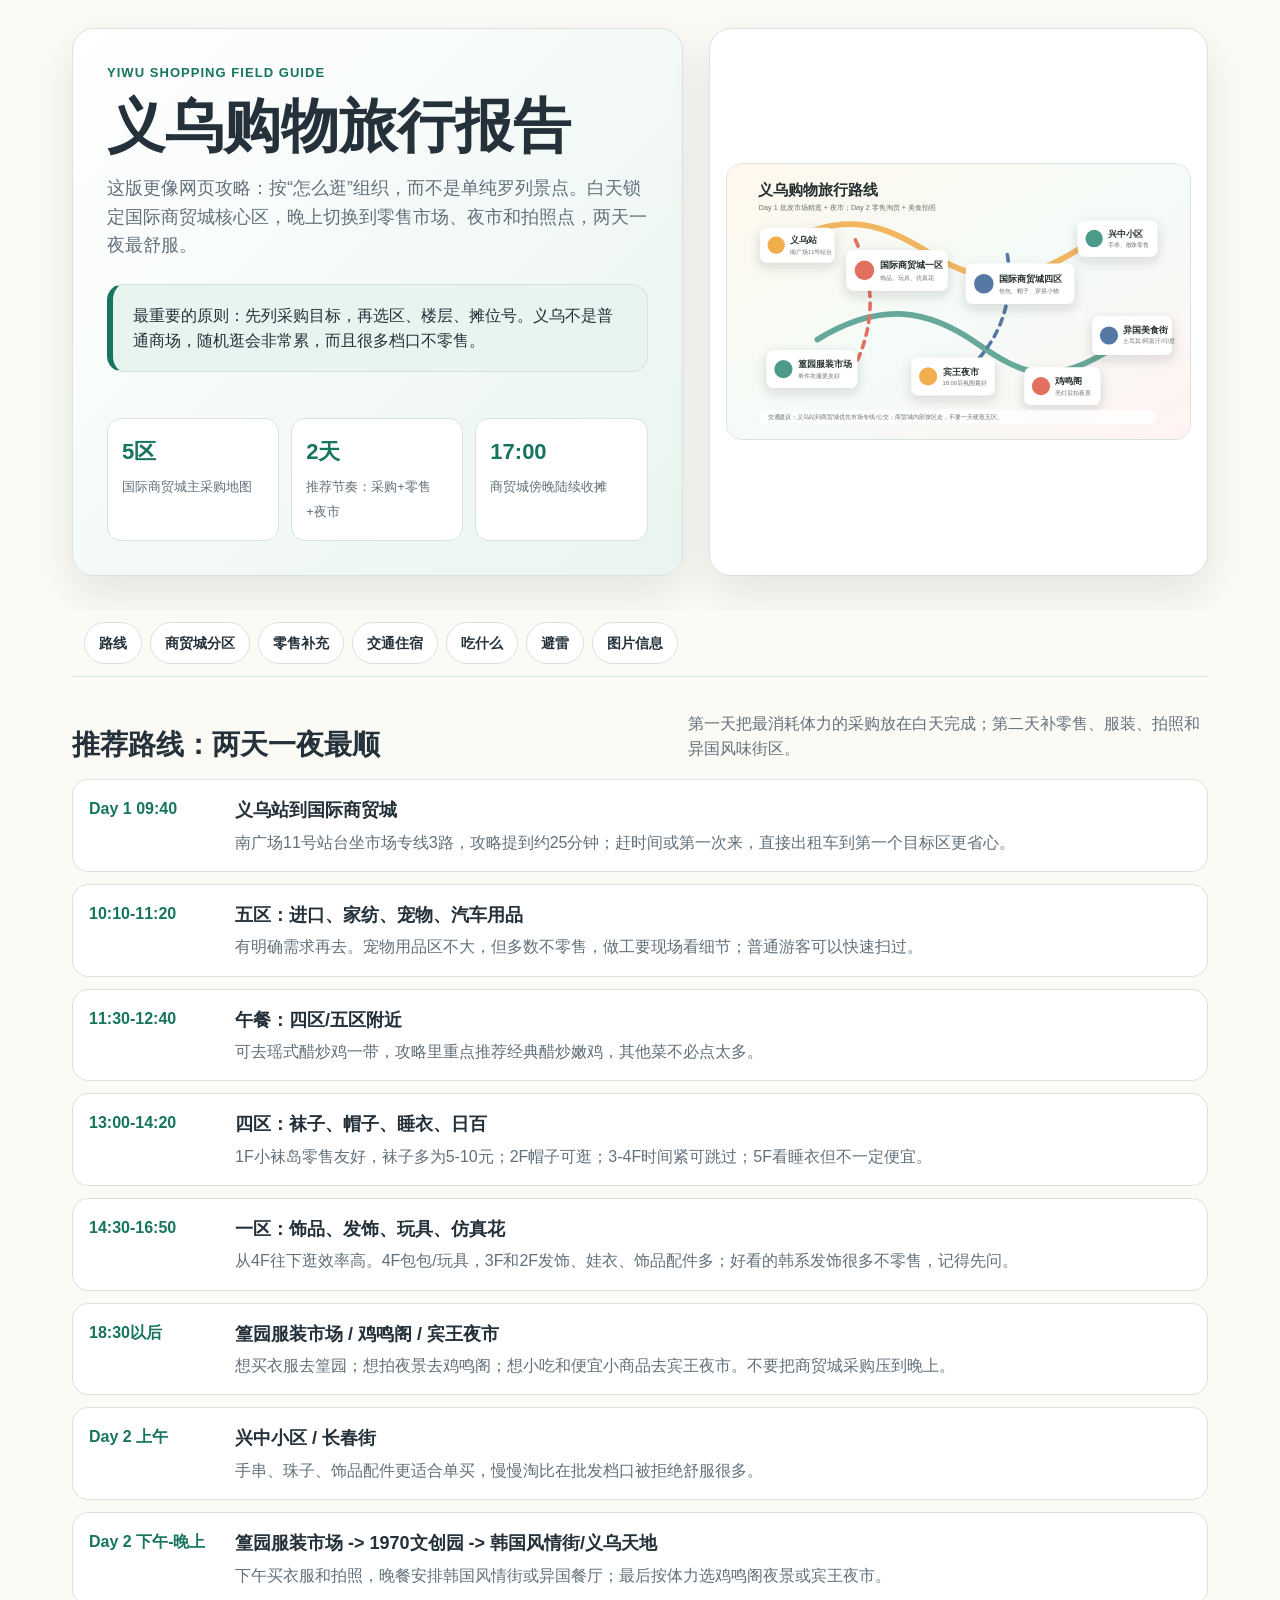
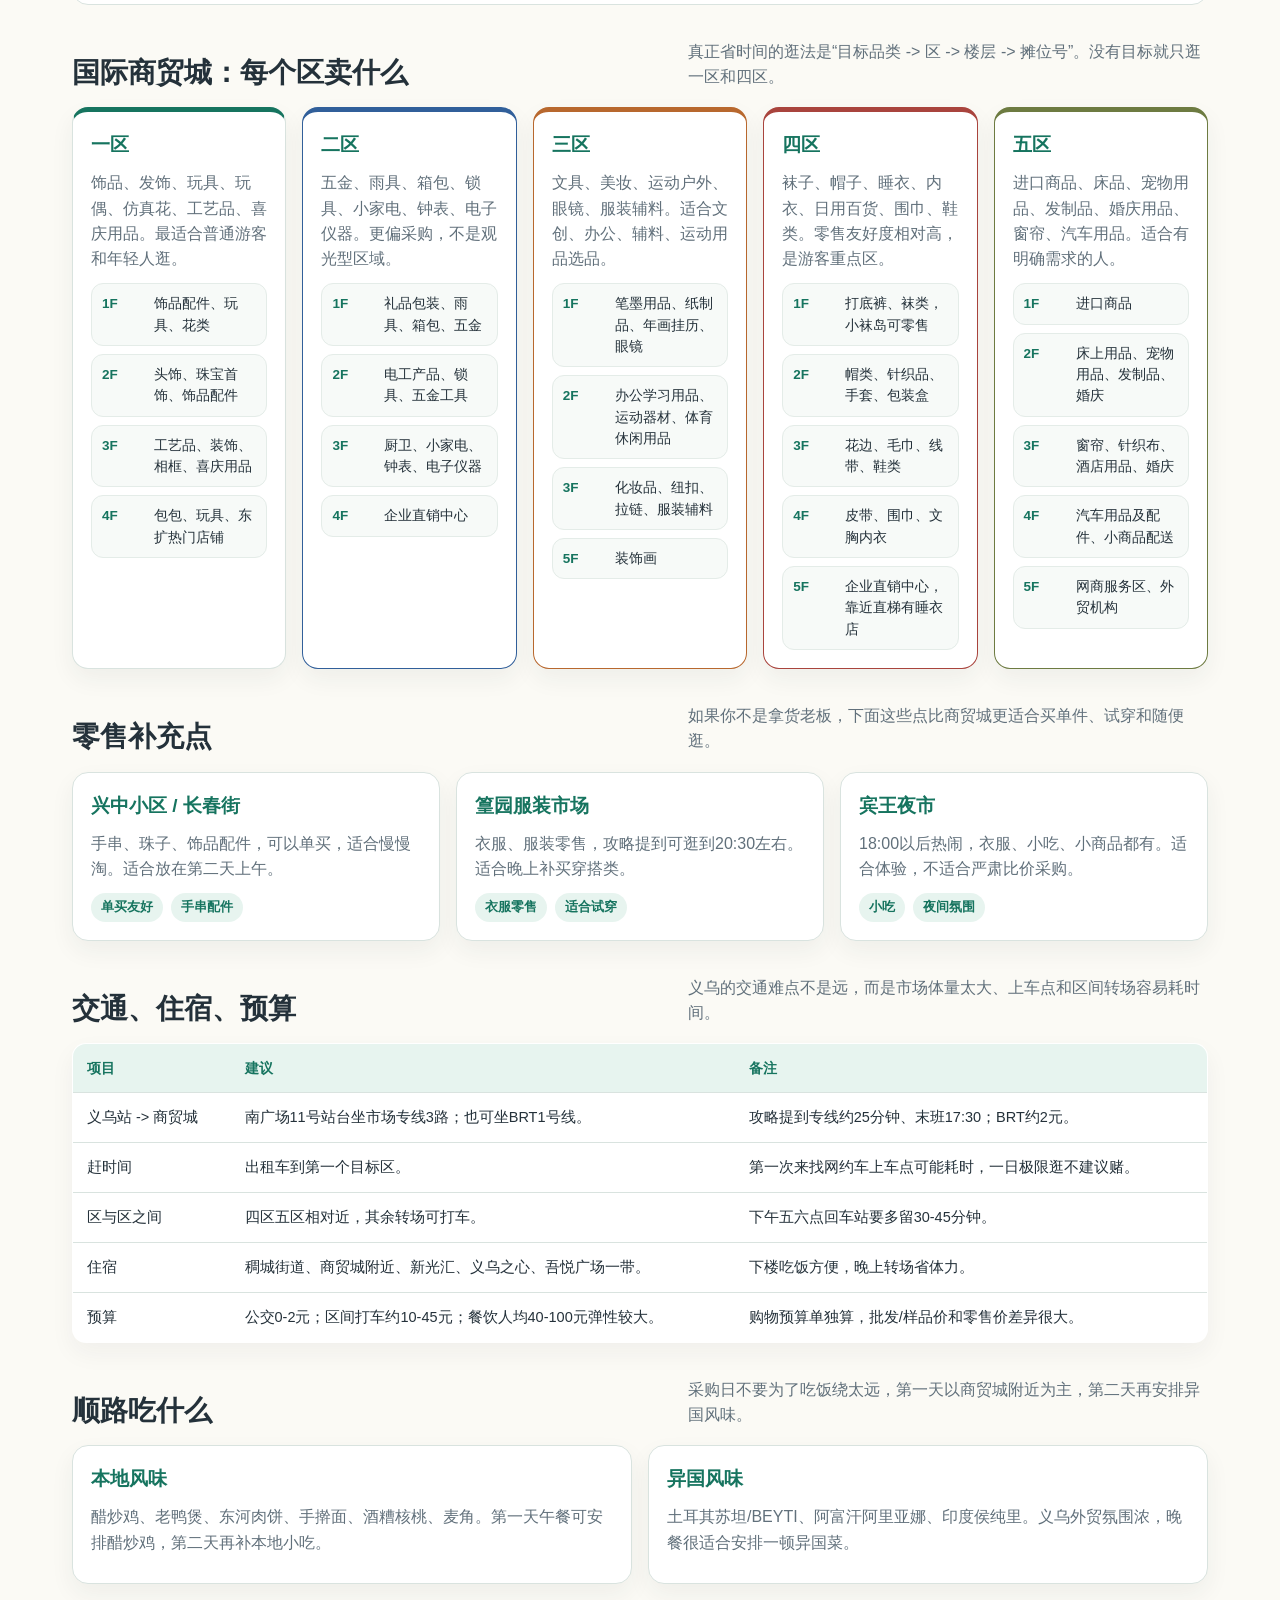
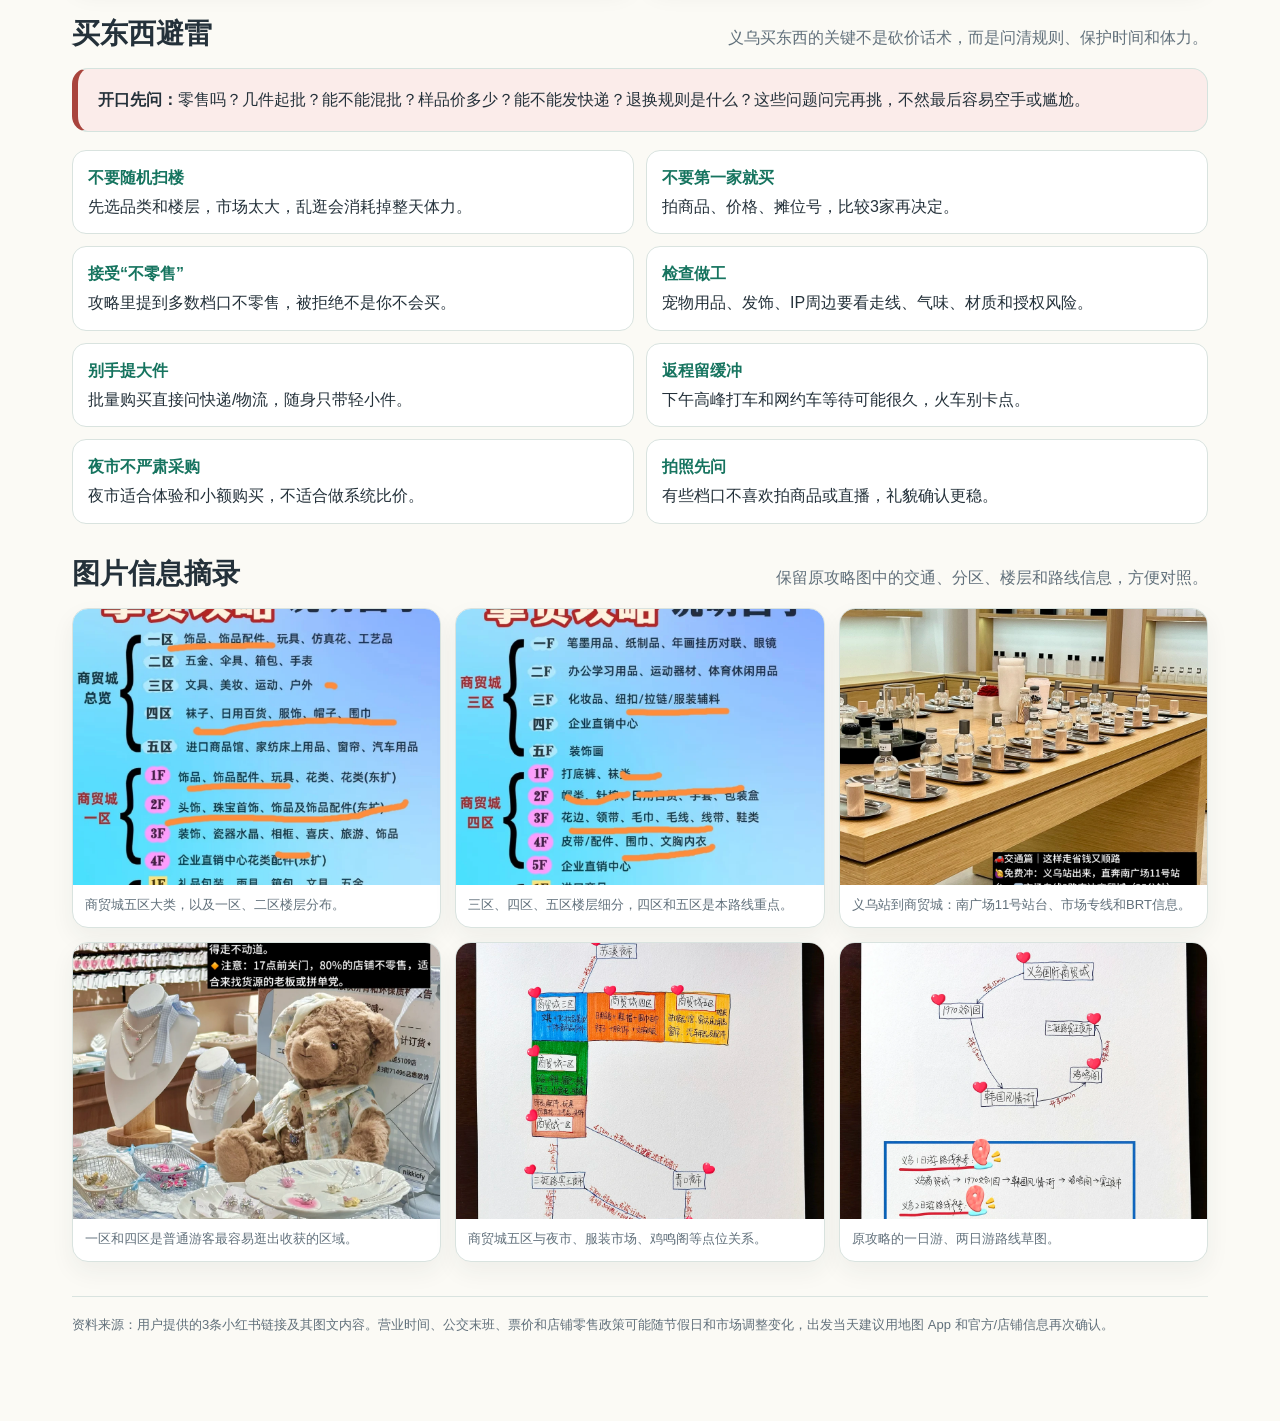
==== commit 5c3db72c: "Use uploaded Yiwu report images" ====
--- a/index.html
+++ b/index.html
@@ -1,21 +1,593 @@
 <!doctype html>
 <html lang="zh-CN">
 <head>
-<meta charset="utf-8"><meta name="viewport" content="width=device-width,initial-scale=1">
-<title>义乌购物旅行报告｜两天一夜路线与商贸城逛法</title>
-<style>
-:root{--ink:#24313a;--muted:#61707b;--line:#d9e3df;--green:#16745f;--green2:#e7f4ef;--red:#a9443d;--red2:#fbecea;--paper:#fbfaf5;--white:#fff;--shadow:0 18px 42px rgba(36,49,58,.1)}*{box-sizing:border-box}html{scroll-behavior:smooth}body{margin:0;color:var(--ink);background:var(--paper);font-family:-apple-system,BlinkMacSystemFont,"Segoe UI","PingFang SC","Microsoft YaHei",sans-serif;line-height:1.58}.page{max-width:1180px;margin:auto;padding:28px 22px 72px}.hero{display:grid;grid-template-columns:1.05fr .95fr;gap:24px;align-items:stretch;margin-bottom:24px}.panel,.card,figure{background:var(--white);border:1px solid var(--line);border-radius:18px;box-shadow:var(--shadow)}.panel{padding:34px}.kicker{color:var(--green);font-size:13px;font-weight:800;letter-spacing:.08em;text-transform:uppercase;margin:0 0 12px}h1{font-size:clamp(34px,5vw,58px);line-height:1.05;margin:0 0 18px}h2{font-size:28px;line-height:1.18;margin:0 0 14px}h3{margin:0 0 8px;font-size:19px;color:var(--green)}p{margin:0 0 10px}.lead{color:var(--muted);font-size:18px}.callout{border:1px solid #d5e3de;border-left:6px solid var(--green);background:var(--green2);border-radius:16px;padding:18px 20px;margin:18px 0}.warning{background:var(--red2);border-left-color:var(--red)}nav{position:sticky;top:0;z-index:5;margin:0 0 34px;padding:12px;display:flex;gap:8px;overflow-x:auto;background:rgba(251,250,245,.92);backdrop-filter:blur(10px);border-bottom:1px solid var(--line)}nav a{color:var(--ink);text-decoration:none;white-space:nowrap;padding:9px 14px;border-radius:999px;background:var(--white);border:1px solid var(--line);font-size:14px;font-weight:700}section{margin:34px 0;scroll-margin-top:82px}.meta{display:grid;grid-template-columns:repeat(3,1fr);gap:12px;margin-top:28px}.metric{padding:16px 14px;border-radius:14px;background:var(--white);border:1px solid var(--line)}.metric strong{display:block;font-size:22px;color:var(--green)}.metric span,.muted{color:var(--muted);font-size:14px}.route-map{padding:18px;display:grid;gap:12px;align-content:center}.route-node{display:grid;grid-template-columns:38px 1fr;gap:12px;align-items:center;padding:12px;border:1px solid var(--line);border-radius:14px;background:#f8fbfa}.route-node b{display:grid;place-items:center;width:34px;height:34px;border-radius:50%;background:var(--green);color:white}.route-node span{font-weight:800}.arrow{text-align:center;color:#7b909a;font-weight:900}.grid{display:grid;gap:16px}.two{grid-template-columns:repeat(2,1fr)}.three{grid-template-columns:repeat(3,1fr)}.five{grid-template-columns:repeat(5,1fr)}.card{padding:18px}.tagrow{display:flex;flex-wrap:wrap;gap:8px;margin-top:10px}.tag{display:inline-flex;padding:4px 10px;border-radius:999px;background:var(--green2);color:var(--green);font-size:13px;font-weight:700}.timeline{display:grid;gap:12px}.slot{display:grid;grid-template-columns:132px 1fr;gap:16px;padding:16px;background:var(--white);border:1px solid var(--line);border-radius:16px}.time{color:var(--green);font-weight:900}.floor{margin:12px 0 0;padding:0;list-style:none;display:grid;gap:8px}.floor li{display:grid;grid-template-columns:42px 1fr;gap:10px;padding:9px 10px;background:#f7faf8;border-radius:12px;border:1px solid #e4ece8;font-size:13.5px}.floor strong{color:var(--green)}table{width:100%;border-collapse:collapse;overflow:hidden;background:var(--white);border-radius:14px;border:1px solid var(--line);box-shadow:0 10px 24px rgba(36,49,58,.05)}th,td{padding:13px 14px;border-bottom:1px solid var(--line);vertical-align:top;text-align:left}th{color:var(--green);background:var(--green2);font-size:14px;white-space:nowrap}td{font-size:14.5px}tr:last-child td{border-bottom:0}.checklist{display:grid;grid-template-columns:repeat(2,1fr);gap:12px;padding:0;list-style:none}.checklist li{background:var(--white);border:1px solid var(--line);border-radius:14px;padding:14px 15px}.checklist strong{display:block;color:var(--green);margin-bottom:4px}.gallery{display:grid;grid-template-columns:repeat(3,1fr);gap:14px}figure{margin:0;overflow:hidden}figure img{width:100%;aspect-ratio:4/3;object-fit:cover;display:block;background:#eef3f1}figcaption{padding:10px 12px 12px;color:var(--muted);font-size:13px}.source{color:var(--muted);font-size:13px;margin-top:28px;padding-top:18px;border-top:1px solid var(--line)}@media(max-width:920px){.hero,.two,.three,.five,.gallery,.checklist{grid-template-columns:1fr}.meta{grid-template-columns:1fr}.slot{grid-template-columns:1fr}table{display:block;overflow-x:auto}}
-</style>
+  <meta charset="utf-8" />
+  <meta name="viewport" content="width=device-width, initial-scale=1" />
+  <title>义乌购物旅行报告｜两天一夜路线与商贸城逛法</title>
+  <style>
+    :root {
+      --ink: #24313a;
+      --muted: #61707b;
+      --line: #d9e3df;
+      --green: #16745f;
+      --green-2: #e7f4ef;
+      --blue: #315f9a;
+      --blue-2: #eaf1fa;
+      --orange: #b8682e;
+      --orange-2: #fff1e2;
+      --red: #a9443d;
+      --red-2: #fbecea;
+      --paper: #fbfaf5;
+      --white: #ffffff;
+      --shadow: 0 18px 42px rgba(36, 49, 58, .10);
+    }
+
+    * { box-sizing: border-box; }
+    html { scroll-behavior: smooth; }
+    body {
+      margin: 0;
+      color: var(--ink);
+      background: var(--paper);
+      font-family: -apple-system, BlinkMacSystemFont, "Segoe UI", "PingFang SC", "Microsoft YaHei", sans-serif;
+      line-height: 1.58;
+    }
+
+    .page {
+      max-width: 1180px;
+      margin: 0 auto;
+      padding: 28px 22px 72px;
+    }
+
+    header {
+      display: grid;
+      grid-template-columns: minmax(0, 1.1fr) minmax(340px, .9fr);
+      gap: 26px;
+      align-items: stretch;
+      min-height: 500px;
+      margin-bottom: 34px;
+    }
+
+    .hero {
+      background: linear-gradient(135deg, rgba(255,255,255,.96), rgba(231,244,239,.92));
+      border: 1px solid var(--line);
+      border-radius: 22px;
+      padding: 34px;
+      box-shadow: var(--shadow);
+      display: flex;
+      flex-direction: column;
+      justify-content: space-between;
+    }
+
+    .kicker {
+      color: var(--green);
+      font-size: 13px;
+      font-weight: 800;
+      letter-spacing: .08em;
+      text-transform: uppercase;
+      margin: 0 0 12px;
+    }
+
+    h1 {
+      font-size: clamp(34px, 5vw, 58px);
+      line-height: 1.05;
+      margin: 0 0 18px;
+      letter-spacing: 0;
+    }
+
+    .lead {
+      color: var(--muted);
+      max-width: 700px;
+      font-size: 18px;
+      margin: 0 0 24px;
+    }
+
+    .hero-grid {
+      display: grid;
+      grid-template-columns: repeat(3, 1fr);
+      gap: 12px;
+      margin-top: 28px;
+    }
+
+    .metric {
+      padding: 16px 14px;
+      border-radius: 14px;
+      background: var(--white);
+      border: 1px solid var(--line);
+    }
+
+    .metric strong {
+      display: block;
+      font-size: 22px;
+      color: var(--green);
+      margin-bottom: 3px;
+    }
+
+    .metric span {
+      color: var(--muted);
+      font-size: 13px;
+    }
+
+    .hero-map {
+      background: var(--white);
+      border: 1px solid var(--line);
+      border-radius: 22px;
+      padding: 16px;
+      box-shadow: var(--shadow);
+      display: flex;
+      flex-direction: column;
+      justify-content: center;
+    }
+
+    .hero-map img {
+      width: 100%;
+      border-radius: 16px;
+      border: 1px solid var(--line);
+      display: block;
+    }
+
+    nav {
+      position: sticky;
+      top: 0;
+      z-index: 8;
+      margin: 0 0 34px;
+      padding: 12px;
+      display: flex;
+      gap: 8px;
+      overflow-x: auto;
+      background: rgba(251, 250, 245, .92);
+      backdrop-filter: blur(10px);
+      border-bottom: 1px solid var(--line);
+    }
+
+    nav a {
+      color: var(--ink);
+      text-decoration: none;
+      white-space: nowrap;
+      padding: 9px 14px;
+      border-radius: 999px;
+      background: var(--white);
+      border: 1px solid var(--line);
+      font-size: 14px;
+      font-weight: 700;
+    }
+
+    section {
+      margin: 34px 0;
+      scroll-margin-top: 82px;
+    }
+
+    .section-title {
+      display: flex;
+      align-items: end;
+      justify-content: space-between;
+      gap: 16px;
+      margin-bottom: 18px;
+    }
+
+    h2 {
+      font-size: 28px;
+      line-height: 1.16;
+      margin: 0;
+      letter-spacing: 0;
+    }
+
+    .section-title p {
+      margin: 0;
+      color: var(--muted);
+      max-width: 520px;
+    }
+
+    .callout {
+      border: 1px solid #d5e3de;
+      border-left: 6px solid var(--green);
+      background: var(--green-2);
+      border-radius: 16px;
+      padding: 18px 20px;
+      margin: 18px 0;
+      font-size: 16px;
+    }
+
+    .grid {
+      display: grid;
+      gap: 16px;
+    }
+
+    .grid.two { grid-template-columns: repeat(2, minmax(0, 1fr)); }
+    .grid.three { grid-template-columns: repeat(3, minmax(0, 1fr)); }
+    .grid.five { grid-template-columns: repeat(5, minmax(0, 1fr)); }
+
+    .card {
+      background: var(--white);
+      border: 1px solid var(--line);
+      border-radius: 16px;
+      padding: 18px;
+      box-shadow: 0 10px 24px rgba(36, 49, 58, .06);
+    }
+
+    .card h3 {
+      margin: 0 0 10px;
+      font-size: 19px;
+      color: var(--green);
+    }
+
+    .card p {
+      margin: 0 0 10px;
+      color: var(--muted);
+    }
+
+    .tag-row {
+      display: flex;
+      flex-wrap: wrap;
+      gap: 8px;
+      margin-top: 12px;
+    }
+
+    .tag {
+      display: inline-flex;
+      align-items: center;
+      min-height: 28px;
+      padding: 4px 10px;
+      border-radius: 999px;
+      background: var(--green-2);
+      color: var(--green);
+      font-size: 13px;
+      font-weight: 700;
+    }
+
+    table {
+      width: 100%;
+      border-collapse: collapse;
+      overflow: hidden;
+      background: var(--white);
+      border-radius: 14px;
+      border: 1px solid var(--line);
+      box-shadow: 0 10px 24px rgba(36, 49, 58, .05);
+    }
+
+    th, td {
+      padding: 13px 14px;
+      border-bottom: 1px solid var(--line);
+      vertical-align: top;
+      text-align: left;
+    }
+
+    th {
+      color: var(--green);
+      background: var(--green-2);
+      font-size: 14px;
+      white-space: nowrap;
+    }
+
+    td {
+      font-size: 14.5px;
+    }
+
+    tr:last-child td { border-bottom: 0; }
+
+    .timeline {
+      display: grid;
+      gap: 12px;
+    }
+
+    .slot {
+      display: grid;
+      grid-template-columns: 130px minmax(0, 1fr);
+      gap: 16px;
+      align-items: start;
+      padding: 16px;
+      background: var(--white);
+      border: 1px solid var(--line);
+      border-radius: 16px;
+    }
+
+    .time {
+      color: var(--green);
+      font-weight: 900;
+    }
+
+    .slot h3 {
+      margin: 0 0 5px;
+      font-size: 18px;
+    }
+
+    .slot p {
+      margin: 0;
+      color: var(--muted);
+    }
+
+    .zone {
+      border-top: 5px solid var(--green);
+      min-height: 100%;
+    }
+
+    .zone:nth-child(2) { border-color: var(--blue); }
+    .zone:nth-child(3) { border-color: var(--orange); }
+    .zone:nth-child(4) { border-color: var(--red); }
+    .zone:nth-child(5) { border-color: #6d7b41; }
+
+    .floor-list {
+      margin: 12px 0 0;
+      padding: 0;
+      list-style: none;
+      display: grid;
+      gap: 8px;
+    }
+
+    .floor-list li {
+      display: grid;
+      grid-template-columns: 42px 1fr;
+      gap: 10px;
+      padding: 9px 10px;
+      background: #f7faf8;
+      border-radius: 12px;
+      border: 1px solid #e4ece8;
+      font-size: 13.5px;
+    }
+
+    .floor-list strong {
+      color: var(--green);
+    }
+
+    .image-grid {
+      display: grid;
+      grid-template-columns: repeat(3, minmax(0, 1fr));
+      gap: 14px;
+    }
+
+    figure {
+      margin: 0;
+      background: var(--white);
+      border: 1px solid var(--line);
+      border-radius: 16px;
+      overflow: hidden;
+      box-shadow: 0 10px 24px rgba(36, 49, 58, .06);
+    }
+
+    figure img {
+      width: 100%;
+      aspect-ratio: 4 / 3;
+      object-fit: cover;
+      display: block;
+      background: #eef3f1;
+    }
+
+    figcaption {
+      padding: 10px 12px 12px;
+      color: var(--muted);
+      font-size: 13px;
+    }
+
+    .warning {
+      background: var(--red-2);
+      border-left-color: var(--red);
+    }
+
+    .checklist {
+      display: grid;
+      grid-template-columns: repeat(2, minmax(0, 1fr));
+      gap: 12px;
+      padding: 0;
+      list-style: none;
+      margin: 0;
+    }
+
+    .checklist li {
+      background: var(--white);
+      border: 1px solid var(--line);
+      border-radius: 14px;
+      padding: 14px 15px;
+    }
+
+    .checklist strong {
+      display: block;
+      color: var(--green);
+      margin-bottom: 4px;
+    }
+
+    .source {
+      color: var(--muted);
+      font-size: 13px;
+      margin-top: 28px;
+      padding-top: 18px;
+      border-top: 1px solid var(--line);
+    }
+
+    @media (max-width: 920px) {
+      header, .grid.two, .grid.three, .grid.five, .image-grid, .checklist {
+        grid-template-columns: 1fr;
+      }
+
+      .hero-grid { grid-template-columns: 1fr; }
+      .section-title { display: block; }
+      .section-title p { margin-top: 8px; }
+      .slot { grid-template-columns: 1fr; }
+      table { display: block; overflow-x: auto; }
+    }
+  </style>
 </head>
-<body><div class="page">
-<header class="hero"><div class="panel"><p class="kicker">Yiwu Shopping Field Guide</p><h1>义乌购物旅行报告</h1><p class="lead">按“怎么逛”组织的义乌购物攻略：白天锁定国际商贸城核心区，晚上切换到零售市场、夜市和拍照点。两天一夜最舒服，8小时也可以压缩执行。</p><div class="callout">最重要的原则：先列采购目标，再选区、楼层、摊位号。义乌不是普通商场，随机逛会非常累，而且很多档口不零售。</div><div class="meta"><div class="metric"><strong>5区</strong><span>国际商贸城主采购地图</span></div><div class="metric"><strong>2天</strong><span>采购+零售+夜市</span></div><div class="metric"><strong>17:00</strong><span>商贸城傍晚陆续收摊</span></div></div></div><div class="panel route-map"><h2>路线示意</h2><div class="route-node"><b>1</b><span>义乌站南广场11站台</span></div><div class="arrow">↓</div><div class="route-node"><b>2</b><span>国际商贸城五区：进口/家纺/宠物/汽车</span></div><div class="route-node"><b>3</b><span>国际商贸城四区：袜子/帽子/睡衣/日百</span></div><div class="route-node"><b>4</b><span>国际商贸城一区：饰品/发饰/玩具/仿真花</span></div><div class="arrow">↓ 傍晚后切换零售和夜游</div><div class="route-node"><b>5</b><span>篁园服装市场 → 1970文创园 → 义乌天地/韩国风情街 → 鸡鸣阁/宾王夜市</span></div></div></header>
-<nav><a href="#route">路线</a><a href="#zones">商贸城分区</a><a href="#retail">零售补充</a><a href="#transport">交通住宿</a><a href="#food">吃什么</a><a href="#pitfalls">避雷</a><a href="#gallery">图片信息</a></nav>
-<section id="route"><h2>推荐路线：两天一夜最顺</h2><p class="muted">第一天把最消耗体力的采购放在白天完成；第二天补零售、服装、拍照和异国风味街区。</p><div class="timeline"><div class="slot"><div class="time">Day 1 09:40</div><div><h3>义乌站到国际商贸城</h3><p>南广场11号站台坐市场专线3路，攻略提到约25分钟；赶时间或第一次来，直接出租车到第一个目标区更省心。</p></div></div><div class="slot"><div class="time">10:10-11:20</div><div><h3>五区：进口、家纺、宠物、汽车用品</h3><p>有明确需求再去。宠物用品区不大，但多数不零售，做工要现场看细节；普通游客可以快速扫过。</p></div></div><div class="slot"><div class="time">11:30-12:40</div><div><h3>午餐：四区/五区附近</h3><p>可去瑶式醋炒鸡一带，攻略里重点推荐经典醋炒嫩鸡，其他菜不必点太多。</p></div></div><div class="slot"><div class="time">13:00-14:20</div><div><h3>四区：袜子、帽子、睡衣、日百</h3><p>1F小袜岛零售友好，袜子多为5-10元；2F帽子可逛；3-4F时间紧可跳过；5F看睡衣但不一定便宜。</p></div></div><div class="slot"><div class="time">14:30-16:50</div><div><h3>一区：饰品、发饰、玩具、仿真花</h3><p>从4F往下逛效率高。4F包包/玩具，3F和2F发饰、娃衣、饰品配件多；好看的韩系发饰很多不零售，记得先问。</p></div></div><div class="slot"><div class="time">18:30以后</div><div><h3>篁园服装市场 / 鸡鸣阁 / 宾王夜市</h3><p>想买衣服去篁园；想拍夜景去鸡鸣阁；想小吃和便宜小商品去宾王夜市。不要把商贸城采购压到晚上。</p></div></div><div class="slot"><div class="time">Day 2 上午</div><div><h3>兴中小区 / 长春街</h3><p>手串、珠子、饰品配件更适合单买，慢慢淘比在批发档口被拒绝舒服很多。</p></div></div><div class="slot"><div class="time">Day 2 下午-晚上</div><div><h3>篁园服装市场 → 1970文创园 → 韩国风情街/义乌天地</h3><p>下午买衣服和拍照，晚餐安排韩国风情街或异国餐厅；最后按体力选鸡鸣阁夜景或宾王夜市。</p></div></div></div></section>
-<section id="zones"><h2>国际商贸城：每个区卖什么</h2><p class="muted">真正省时间的逛法是“目标品类 → 区 → 楼层 → 摊位号”。没有目标就只逛一区和四区。</p><div class="grid five"><article class="card"><h3>一区</h3><p>饰品、发饰、玩具、玩偶、仿真花、工艺品、喜庆用品。最适合普通游客和年轻人逛。</p><ul class="floor"><li><strong>1F</strong><span>饰品配件、玩具、花类</span></li><li><strong>2F</strong><span>头饰、珠宝首饰、饰品配件</span></li><li><strong>3F</strong><span>工艺品、装饰、相框、喜庆用品</span></li><li><strong>4F</strong><span>包包、玩具、东扩热门店铺</span></li></ul></article><article class="card"><h3>二区</h3><p>五金、雨具、箱包、锁具、小家电、钟表、电子仪器。更偏采购，不是观光型区域。</p><ul class="floor"><li><strong>1F</strong><span>礼品包装、雨具、箱包、五金</span></li><li><strong>2F</strong><span>电工产品、锁具、五金工具</span></li><li><strong>3F</strong><span>厨卫、小家电、钟表、电子仪器</span></li><li><strong>4F</strong><span>企业直销中心</span></li></ul></article><article class="card"><h3>三区</h3><p>文具、美妆、运动户外、眼镜、服装辅料。适合文创、办公、辅料、运动用品选品。</p><ul class="floor"><li><strong>1F</strong><span>笔墨用品、纸制品、年画挂历、眼镜</span></li><li><strong>2F</strong><span>办公学习用品、运动器材、体育休闲用品</span></li><li><strong>3F</strong><span>化妆品、纽扣、拉链、服装辅料</span></li><li><strong>5F</strong><span>装饰画</span></li></ul></article><article class="card"><h3>四区</h3><p>袜子、帽子、睡衣、内衣、日用百货、围巾、鞋类。零售友好度相对高，是游客重点区。</p><ul class="floor"><li><strong>1F</strong><span>打底裤、袜类，小袜岛可零售</span></li><li><strong>2F</strong><span>帽类、针织品、手套、包装盒</span></li><li><strong>3F</strong><span>花边、毛巾、线带、鞋类</span></li><li><strong>4F</strong><span>皮带、围巾、文胸内衣</span></li><li><strong>5F</strong><span>企业直销中心，靠近直梯有睡衣店</span></li></ul></article><article class="card"><h3>五区</h3><p>进口商品、床品、宠物用品、发制品、婚庆用品、窗帘、汽车用品。适合有明确需求的人。</p><ul class="floor"><li><strong>1F</strong><span>进口商品</span></li><li><strong>2F</strong><span>床上用品、宠物用品、发制品、婚庆</span></li><li><strong>3F</strong><span>窗帘、针织布、酒店用品、婚庆</span></li><li><strong>4F</strong><span>汽车用品及配件、小商品配送</span></li><li><strong>5F</strong><span>网商服务区、外贸机构</span></li></ul></article></div></section>
-<section id="retail"><h2>零售补充点</h2><div class="grid three"><article class="card"><h3>兴中小区 / 长春街</h3><p>手串、珠子、饰品配件，可以单买，适合慢慢淘。适合放在第二天上午。</p><div class="tagrow"><span class="tag">单买友好</span><span class="tag">手串配件</span></div></article><article class="card"><h3>篁园服装市场</h3><p>衣服、服装零售，攻略提到可逛到20:30左右。适合晚上补买穿搭类。</p><div class="tagrow"><span class="tag">衣服零售</span><span class="tag">适合试穿</span></div></article><article class="card"><h3>宾王夜市</h3><p>18:00以后热闹，衣服、小吃、小商品都有。适合体验，不适合严肃比价采购。</p><div class="tagrow"><span class="tag">小吃</span><span class="tag">夜间氛围</span></div></article></div></section>
-<section id="transport"><h2>交通、住宿、预算</h2><table><thead><tr><th>项目</th><th>建议</th><th>备注</th></tr></thead><tbody><tr><td>义乌站 → 商贸城</td><td>南广场11号站台坐市场专线3路；也可坐BRT1号线。</td><td>攻略提到专线约25分钟、末班17:30；BRT约2元。</td></tr><tr><td>赶时间</td><td>出租车到第一个目标区。</td><td>第一次来找网约车上车点可能耗时，一日极限逛不建议赌。</td></tr><tr><td>区与区之间</td><td>四区五区相对近，其余转场可打车。</td><td>下午五六点回车站要多留30-45分钟。</td></tr><tr><td>住宿</td><td>稠城街道、商贸城附近、新光汇、义乌之心、吾悦广场一带。</td><td>下楼吃饭方便，晚上转场省体力。</td></tr><tr><td>预算</td><td>公交0-2元；区间打车约10-45元；餐饮人均40-100元弹性较大。</td><td>购物预算单独算，批发/样品价和零售价差异很大。</td></tr></tbody></table></section>
-<section id="food"><h2>顺路吃什么</h2><div class="grid two"><article class="card"><h3>本地风味</h3><p>醋炒鸡、老鸭煲、东河肉饼、手擀面、酒糟核桃、麦角。第一天午餐可安排醋炒鸡，第二天再补本地小吃。</p></article><article class="card"><h3>异国风味</h3><p>土耳其苏坦/BEYTI、阿富汗阿里亚娜、印度侯纯里。义乌外贸氛围浓，晚餐很适合安排一顿异国菜。</p></article></div></section>
-<section id="pitfalls"><h2>买东西避雷</h2><div class="callout warning"><strong>开口先问：</strong>零售吗？几件起批？能不能混批？样品价多少？能不能发快递？退换规则是什么？这些问题问完再挑，不然最后容易空手或尴尬。</div><ul class="checklist"><li><strong>不要随机扫楼</strong>先选品类和楼层，市场太大，乱逛会消耗掉整天体力。</li><li><strong>不要第一家就买</strong>拍商品、价格、摊位号，比较3家再决定。</li><li><strong>接受“不零售”</strong>攻略里提到多数档口不零售，被拒绝不是你不会买。</li><li><strong>检查做工</strong>宠物用品、发饰、IP周边要看走线、气味、材质和授权风险。</li><li><strong>别手提大件</strong>批量购买直接问快递/物流，随身只带轻小件。</li><li><strong>返程留缓冲</strong>下午高峰打车和网约车等待可能很久，火车别卡点。</li><li><strong>夜市不严肃采购</strong>夜市适合体验和小额购买，不适合做系统比价。</li><li><strong>拍照先问</strong>有些档口不喜欢拍商品或直播，礼貌确认更稳。</li></ul></section>
-<section id="gallery"><h2>图片信息摘录</h2><p class="muted">这些图片已经上传到 GitHub 仓库内，不再依赖小红书外链，所以 GitHub Pages 上不会再因为热链限制而破图。</p><div class="gallery"><figure><img src="assets/link2_1.jpg" alt="商贸城总览图"><figcaption>商贸城五区大类，以及一区、二区楼层分布。</figcaption></figure><figure><img src="assets/link2_2.jpg" alt="三区四区五区楼层图"><figcaption>三区、四区、五区楼层细分，四区和五区是本路线重点。</figcaption></figure><figure><img src="assets/link1_2.jpg" alt="交通图"><figcaption>义乌站到商贸城：南广场11号站台、市场专线和BRT信息。</figcaption></figure></div></section>
-<p class="source">资料来源：用户提供的3条小红书链接及其图文内容。营业时间、公交末班、票价和店铺零售政策可能随节假日和市场调整变化，出发当天建议用地图 App 和官方/店铺信息再次确认。</p>
-</div></body></html>
+<body>
+  <div class="page">
+    <header>
+      <div class="hero">
+        <div>
+          <p class="kicker">Yiwu Shopping Field Guide</p>
+          <h1>义乌购物旅行报告</h1>
+          <p class="lead">这版更像网页攻略：按“怎么逛”组织，而不是单纯罗列景点。白天锁定国际商贸城核心区，晚上切换到零售市场、夜市和拍照点，两天一夜最舒服。</p>
+          <div class="callout">最重要的原则：先列采购目标，再选区、楼层、摊位号。义乌不是普通商场，随机逛会非常累，而且很多档口不零售。</div>
+        </div>
+        <div class="hero-grid">
+          <div class="metric"><strong>5区</strong><span>国际商贸城主采购地图</span></div>
+          <div class="metric"><strong>2天</strong><span>推荐节奏：采购+零售+夜市</span></div>
+          <div class="metric"><strong>17:00</strong><span>商贸城傍晚陆续收摊</span></div>
+        </div>
+      </div>
+      <div class="hero-map">
+        <img src="assets/yiwu_route_map.svg" alt="义乌购物路线示意图">
+      </div>
+    </header>
+
+    <nav>
+      <a href="#route">路线</a>
+      <a href="#zones">商贸城分区</a>
+      <a href="#retail">零售补充</a>
+      <a href="#transport">交通住宿</a>
+      <a href="#food">吃什么</a>
+      <a href="#pitfalls">避雷</a>
+      <a href="#gallery">图片信息</a>
+    </nav>
+
+    <section id="route">
+      <div class="section-title">
+        <h2>推荐路线：两天一夜最顺</h2>
+        <p>第一天把最消耗体力的采购放在白天完成；第二天补零售、服装、拍照和异国风味街区。</p>
+      </div>
+      <div class="timeline">
+        <div class="slot"><div class="time">Day 1 09:40</div><div><h3>义乌站到国际商贸城</h3><p>南广场11号站台坐市场专线3路，攻略提到约25分钟；赶时间或第一次来，直接出租车到第一个目标区更省心。</p></div></div>
+        <div class="slot"><div class="time">10:10-11:20</div><div><h3>五区：进口、家纺、宠物、汽车用品</h3><p>有明确需求再去。宠物用品区不大，但多数不零售，做工要现场看细节；普通游客可以快速扫过。</p></div></div>
+        <div class="slot"><div class="time">11:30-12:40</div><div><h3>午餐：四区/五区附近</h3><p>可去瑶式醋炒鸡一带，攻略里重点推荐经典醋炒嫩鸡，其他菜不必点太多。</p></div></div>
+        <div class="slot"><div class="time">13:00-14:20</div><div><h3>四区：袜子、帽子、睡衣、日百</h3><p>1F小袜岛零售友好，袜子多为5-10元；2F帽子可逛；3-4F时间紧可跳过；5F看睡衣但不一定便宜。</p></div></div>
+        <div class="slot"><div class="time">14:30-16:50</div><div><h3>一区：饰品、发饰、玩具、仿真花</h3><p>从4F往下逛效率高。4F包包/玩具，3F和2F发饰、娃衣、饰品配件多；好看的韩系发饰很多不零售，记得先问。</p></div></div>
+        <div class="slot"><div class="time">18:30以后</div><div><h3>篁园服装市场 / 鸡鸣阁 / 宾王夜市</h3><p>想买衣服去篁园；想拍夜景去鸡鸣阁；想小吃和便宜小商品去宾王夜市。不要把商贸城采购压到晚上。</p></div></div>
+        <div class="slot"><div class="time">Day 2 上午</div><div><h3>兴中小区 / 长春街</h3><p>手串、珠子、饰品配件更适合单买，慢慢淘比在批发档口被拒绝舒服很多。</p></div></div>
+        <div class="slot"><div class="time">Day 2 下午-晚上</div><div><h3>篁园服装市场 -> 1970文创园 -> 韩国风情街/义乌天地</h3><p>下午买衣服和拍照，晚餐安排韩国风情街或异国餐厅；最后按体力选鸡鸣阁夜景或宾王夜市。</p></div></div>
+      </div>
+    </section>
+
+    <section id="zones">
+      <div class="section-title">
+        <h2>国际商贸城：每个区卖什么</h2>
+        <p>真正省时间的逛法是“目标品类 -> 区 -> 楼层 -> 摊位号”。没有目标就只逛一区和四区。</p>
+      </div>
+      <div class="grid five">
+        <article class="card zone">
+          <h3>一区</h3>
+          <p>饰品、发饰、玩具、玩偶、仿真花、工艺品、喜庆用品。最适合普通游客和年轻人逛。</p>
+          <ul class="floor-list">
+            <li><strong>1F</strong><span>饰品配件、玩具、花类</span></li>
+            <li><strong>2F</strong><span>头饰、珠宝首饰、饰品配件</span></li>
+            <li><strong>3F</strong><span>工艺品、装饰、相框、喜庆用品</span></li>
+            <li><strong>4F</strong><span>包包、玩具、东扩热门店铺</span></li>
+          </ul>
+        </article>
+        <article class="card zone">
+          <h3>二区</h3>
+          <p>五金、雨具、箱包、锁具、小家电、钟表、电子仪器。更偏采购，不是观光型区域。</p>
+          <ul class="floor-list">
+            <li><strong>1F</strong><span>礼品包装、雨具、箱包、五金</span></li>
+            <li><strong>2F</strong><span>电工产品、锁具、五金工具</span></li>
+            <li><strong>3F</strong><span>厨卫、小家电、钟表、电子仪器</span></li>
+            <li><strong>4F</strong><span>企业直销中心</span></li>
+          </ul>
+        </article>
+        <article class="card zone">
+          <h3>三区</h3>
+          <p>文具、美妆、运动户外、眼镜、服装辅料。适合文创、办公、辅料、运动用品选品。</p>
+          <ul class="floor-list">
+            <li><strong>1F</strong><span>笔墨用品、纸制品、年画挂历、眼镜</span></li>
+            <li><strong>2F</strong><span>办公学习用品、运动器材、体育休闲用品</span></li>
+            <li><strong>3F</strong><span>化妆品、纽扣、拉链、服装辅料</span></li>
+            <li><strong>5F</strong><span>装饰画</span></li>
+          </ul>
+        </article>
+        <article class="card zone">
+          <h3>四区</h3>
+          <p>袜子、帽子、睡衣、内衣、日用百货、围巾、鞋类。零售友好度相对高，是游客重点区。</p>
+          <ul class="floor-list">
+            <li><strong>1F</strong><span>打底裤、袜类，小袜岛可零售</span></li>
+            <li><strong>2F</strong><span>帽类、针织品、手套、包装盒</span></li>
+            <li><strong>3F</strong><span>花边、毛巾、线带、鞋类</span></li>
+            <li><strong>4F</strong><span>皮带、围巾、文胸内衣</span></li>
+            <li><strong>5F</strong><span>企业直销中心，靠近直梯有睡衣店</span></li>
+          </ul>
+        </article>
+        <article class="card zone">
+          <h3>五区</h3>
+          <p>进口商品、床品、宠物用品、发制品、婚庆用品、窗帘、汽车用品。适合有明确需求的人。</p>
+          <ul class="floor-list">
+            <li><strong>1F</strong><span>进口商品</span></li>
+            <li><strong>2F</strong><span>床上用品、宠物用品、发制品、婚庆</span></li>
+            <li><strong>3F</strong><span>窗帘、针织布、酒店用品、婚庆</span></li>
+            <li><strong>4F</strong><span>汽车用品及配件、小商品配送</span></li>
+            <li><strong>5F</strong><span>网商服务区、外贸机构</span></li>
+          </ul>
+        </article>
+      </div>
+    </section>
+
+    <section id="retail">
+      <div class="section-title">
+        <h2>零售补充点</h2>
+        <p>如果你不是拿货老板，下面这些点比商贸城更适合买单件、试穿和随便逛。</p>
+      </div>
+      <div class="grid three">
+        <article class="card"><h3>兴中小区 / 长春街</h3><p>手串、珠子、饰品配件，可以单买，适合慢慢淘。适合放在第二天上午。</p><div class="tag-row"><span class="tag">单买友好</span><span class="tag">手串配件</span></div></article>
+        <article class="card"><h3>篁园服装市场</h3><p>衣服、服装零售，攻略提到可逛到20:30左右。适合晚上补买穿搭类。</p><div class="tag-row"><span class="tag">衣服零售</span><span class="tag">适合试穿</span></div></article>
+        <article class="card"><h3>宾王夜市</h3><p>18:00以后热闹，衣服、小吃、小商品都有。适合体验，不适合严肃比价采购。</p><div class="tag-row"><span class="tag">小吃</span><span class="tag">夜间氛围</span></div></article>
+      </div>
+    </section>
+
+    <section id="transport">
+      <div class="section-title">
+        <h2>交通、住宿、预算</h2>
+        <p>义乌的交通难点不是远，而是市场体量太大、上车点和区间转场容易耗时间。</p>
+      </div>
+      <table>
+        <thead><tr><th>项目</th><th>建议</th><th>备注</th></tr></thead>
+        <tbody>
+          <tr><td>义乌站 -> 商贸城</td><td>南广场11号站台坐市场专线3路；也可坐BRT1号线。</td><td>攻略提到专线约25分钟、末班17:30；BRT约2元。</td></tr>
+          <tr><td>赶时间</td><td>出租车到第一个目标区。</td><td>第一次来找网约车上车点可能耗时，一日极限逛不建议赌。</td></tr>
+          <tr><td>区与区之间</td><td>四区五区相对近，其余转场可打车。</td><td>下午五六点回车站要多留30-45分钟。</td></tr>
+          <tr><td>住宿</td><td>稠城街道、商贸城附近、新光汇、义乌之心、吾悦广场一带。</td><td>下楼吃饭方便，晚上转场省体力。</td></tr>
+          <tr><td>预算</td><td>公交0-2元；区间打车约10-45元；餐饮人均40-100元弹性较大。</td><td>购物预算单独算，批发/样品价和零售价差异很大。</td></tr>
+        </tbody>
+      </table>
+    </section>
+
+    <section id="food">
+      <div class="section-title">
+        <h2>顺路吃什么</h2>
+        <p>采购日不要为了吃饭绕太远，第一天以商贸城附近为主，第二天再安排异国风味。</p>
+      </div>
+      <div class="grid two">
+        <article class="card"><h3>本地风味</h3><p>醋炒鸡、老鸭煲、东河肉饼、手擀面、酒糟核桃、麦角。第一天午餐可安排醋炒鸡，第二天再补本地小吃。</p></article>
+        <article class="card"><h3>异国风味</h3><p>土耳其苏坦/BEYTI、阿富汗阿里亚娜、印度侯纯里。义乌外贸氛围浓，晚餐很适合安排一顿异国菜。</p></article>
+      </div>
+    </section>
+
+    <section id="pitfalls">
+      <div class="section-title">
+        <h2>买东西避雷</h2>
+        <p>义乌买东西的关键不是砍价话术，而是问清规则、保护时间和体力。</p>
+      </div>
+      <div class="callout warning"><strong>开口先问：</strong>零售吗？几件起批？能不能混批？样品价多少？能不能发快递？退换规则是什么？这些问题问完再挑，不然最后容易空手或尴尬。</div>
+      <ul class="checklist">
+        <li><strong>不要随机扫楼</strong>先选品类和楼层，市场太大，乱逛会消耗掉整天体力。</li>
+        <li><strong>不要第一家就买</strong>拍商品、价格、摊位号，比较3家再决定。</li>
+        <li><strong>接受“不零售”</strong>攻略里提到多数档口不零售，被拒绝不是你不会买。</li>
+        <li><strong>检查做工</strong>宠物用品、发饰、IP周边要看走线、气味、材质和授权风险。</li>
+        <li><strong>别手提大件</strong>批量购买直接问快递/物流，随身只带轻小件。</li>
+        <li><strong>返程留缓冲</strong>下午高峰打车和网约车等待可能很久，火车别卡点。</li>
+        <li><strong>夜市不严肃采购</strong>夜市适合体验和小额购买，不适合做系统比价。</li>
+        <li><strong>拍照先问</strong>有些档口不喜欢拍商品或直播，礼貌确认更稳。</li>
+      </ul>
+    </section>
+
+    <section id="gallery">
+      <div class="section-title">
+        <h2>图片信息摘录</h2>
+        <p>保留原攻略图中的交通、分区、楼层和路线信息，方便对照。</p>
+      </div>
+      <div class="image-grid">
+        <figure><img src="assets/link2_1.webp" alt="商贸城总览图"><figcaption>商贸城五区大类，以及一区、二区楼层分布。</figcaption></figure>
+        <figure><img src="assets/link2_2.webp" alt="商贸城三区四区五区楼层图"><figcaption>三区、四区、五区楼层细分，四区和五区是本路线重点。</figcaption></figure>
+        <figure><img src="assets/link1_2.webp" alt="交通图"><figcaption>义乌站到商贸城：南广场11号站台、市场专线和BRT信息。</figcaption></figure>
+        <figure><img src="assets/link1_3.webp" alt="采购重点图"><figcaption>一区和四区是普通游客最容易逛出收获的区域。</figcaption></figure>
+        <figure><img src="assets/link3_2.webp" alt="商贸城路线图"><figcaption>商贸城五区与夜市、服装市场、鸡鸣阁等点位关系。</figcaption></figure>
+        <figure><img src="assets/link3_3.webp" alt="一日游两日游路线图"><figcaption>原攻略的一日游、两日游路线草图。</figcaption></figure>
+      </div>
+    </section>
+
+    <p class="source">资料来源：用户提供的3条小红书链接及其图文内容。营业时间、公交末班、票价和店铺零售政策可能随节假日和市场调整变化，出发当天建议用地图 App 和官方/店铺信息再次确认。</p>
+  </div>
+</body>
+</html>
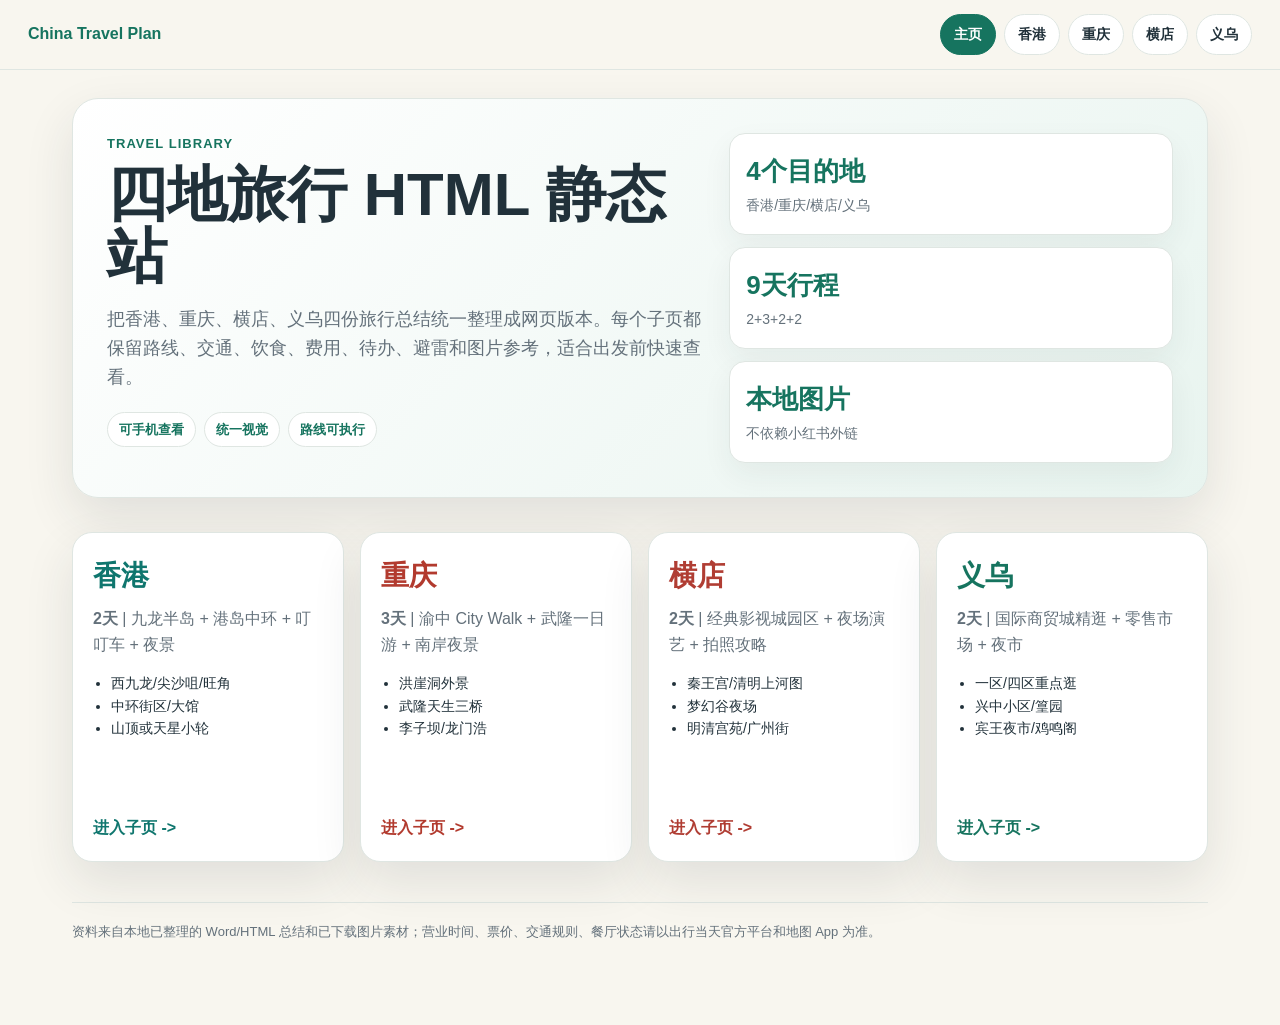
==== commit 4a27f2fa: "Publish four city travel site" ====
--- a/index.html
+++ b/index.html
@@ -1,593 +1,51 @@
 <!doctype html>
 <html lang="zh-CN">
 <head>
-  <meta charset="utf-8" />
-  <meta name="viewport" content="width=device-width, initial-scale=1" />
-  <title>义乌购物旅行报告｜两天一夜路线与商贸城逛法</title>
-  <style>
-    :root {
-      --ink: #24313a;
-      --muted: #61707b;
-      --line: #d9e3df;
-      --green: #16745f;
-      --green-2: #e7f4ef;
-      --blue: #315f9a;
-      --blue-2: #eaf1fa;
-      --orange: #b8682e;
-      --orange-2: #fff1e2;
-      --red: #a9443d;
-      --red-2: #fbecea;
-      --paper: #fbfaf5;
-      --white: #ffffff;
-      --shadow: 0 18px 42px rgba(36, 49, 58, .10);
-    }
-
-    * { box-sizing: border-box; }
-    html { scroll-behavior: smooth; }
-    body {
-      margin: 0;
-      color: var(--ink);
-      background: var(--paper);
-      font-family: -apple-system, BlinkMacSystemFont, "Segoe UI", "PingFang SC", "Microsoft YaHei", sans-serif;
-      line-height: 1.58;
-    }
-
-    .page {
-      max-width: 1180px;
-      margin: 0 auto;
-      padding: 28px 22px 72px;
-    }
-
-    header {
-      display: grid;
-      grid-template-columns: minmax(0, 1.1fr) minmax(340px, .9fr);
-      gap: 26px;
-      align-items: stretch;
-      min-height: 500px;
-      margin-bottom: 34px;
-    }
-
-    .hero {
-      background: linear-gradient(135deg, rgba(255,255,255,.96), rgba(231,244,239,.92));
-      border: 1px solid var(--line);
-      border-radius: 22px;
-      padding: 34px;
-      box-shadow: var(--shadow);
-      display: flex;
-      flex-direction: column;
-      justify-content: space-between;
-    }
-
-    .kicker {
-      color: var(--green);
-      font-size: 13px;
-      font-weight: 800;
-      letter-spacing: .08em;
-      text-transform: uppercase;
-      margin: 0 0 12px;
-    }
-
-    h1 {
-      font-size: clamp(34px, 5vw, 58px);
-      line-height: 1.05;
-      margin: 0 0 18px;
-      letter-spacing: 0;
-    }
-
-    .lead {
-      color: var(--muted);
-      max-width: 700px;
-      font-size: 18px;
-      margin: 0 0 24px;
-    }
-
-    .hero-grid {
-      display: grid;
-      grid-template-columns: repeat(3, 1fr);
-      gap: 12px;
-      margin-top: 28px;
-    }
-
-    .metric {
-      padding: 16px 14px;
-      border-radius: 14px;
-      background: var(--white);
-      border: 1px solid var(--line);
-    }
-
-    .metric strong {
-      display: block;
-      font-size: 22px;
-      color: var(--green);
-      margin-bottom: 3px;
-    }
-
-    .metric span {
-      color: var(--muted);
-      font-size: 13px;
-    }
-
-    .hero-map {
-      background: var(--white);
-      border: 1px solid var(--line);
-      border-radius: 22px;
-      padding: 16px;
-      box-shadow: var(--shadow);
-      display: flex;
-      flex-direction: column;
-      justify-content: center;
-    }
-
-    .hero-map img {
-      width: 100%;
-      border-radius: 16px;
-      border: 1px solid var(--line);
-      display: block;
-    }
-
-    nav {
-      position: sticky;
-      top: 0;
-      z-index: 8;
-      margin: 0 0 34px;
-      padding: 12px;
-      display: flex;
-      gap: 8px;
-      overflow-x: auto;
-      background: rgba(251, 250, 245, .92);
-      backdrop-filter: blur(10px);
-      border-bottom: 1px solid var(--line);
-    }
-
-    nav a {
-      color: var(--ink);
-      text-decoration: none;
-      white-space: nowrap;
-      padding: 9px 14px;
-      border-radius: 999px;
-      background: var(--white);
-      border: 1px solid var(--line);
-      font-size: 14px;
-      font-weight: 700;
-    }
-
-    section {
-      margin: 34px 0;
-      scroll-margin-top: 82px;
-    }
-
-    .section-title {
-      display: flex;
-      align-items: end;
-      justify-content: space-between;
-      gap: 16px;
-      margin-bottom: 18px;
-    }
-
-    h2 {
-      font-size: 28px;
-      line-height: 1.16;
-      margin: 0;
-      letter-spacing: 0;
-    }
-
-    .section-title p {
-      margin: 0;
-      color: var(--muted);
-      max-width: 520px;
-    }
-
-    .callout {
-      border: 1px solid #d5e3de;
-      border-left: 6px solid var(--green);
-      background: var(--green-2);
-      border-radius: 16px;
-      padding: 18px 20px;
-      margin: 18px 0;
-      font-size: 16px;
-    }
-
-    .grid {
-      display: grid;
-      gap: 16px;
-    }
-
-    .grid.two { grid-template-columns: repeat(2, minmax(0, 1fr)); }
-    .grid.three { grid-template-columns: repeat(3, minmax(0, 1fr)); }
-    .grid.five { grid-template-columns: repeat(5, minmax(0, 1fr)); }
-
-    .card {
-      background: var(--white);
-      border: 1px solid var(--line);
-      border-radius: 16px;
-      padding: 18px;
-      box-shadow: 0 10px 24px rgba(36, 49, 58, .06);
-    }
-
-    .card h3 {
-      margin: 0 0 10px;
-      font-size: 19px;
-      color: var(--green);
-    }
-
-    .card p {
-      margin: 0 0 10px;
-      color: var(--muted);
-    }
-
-    .tag-row {
-      display: flex;
-      flex-wrap: wrap;
-      gap: 8px;
-      margin-top: 12px;
-    }
-
-    .tag {
-      display: inline-flex;
-      align-items: center;
-      min-height: 28px;
-      padding: 4px 10px;
-      border-radius: 999px;
-      background: var(--green-2);
-      color: var(--green);
-      font-size: 13px;
-      font-weight: 700;
-    }
-
-    table {
-      width: 100%;
-      border-collapse: collapse;
-      overflow: hidden;
-      background: var(--white);
-      border-radius: 14px;
-      border: 1px solid var(--line);
-      box-shadow: 0 10px 24px rgba(36, 49, 58, .05);
-    }
-
-    th, td {
-      padding: 13px 14px;
-      border-bottom: 1px solid var(--line);
-      vertical-align: top;
-      text-align: left;
-    }
-
-    th {
-      color: var(--green);
-      background: var(--green-2);
-      font-size: 14px;
-      white-space: nowrap;
-    }
-
-    td {
-      font-size: 14.5px;
-    }
-
-    tr:last-child td { border-bottom: 0; }
-
-    .timeline {
-      display: grid;
-      gap: 12px;
-    }
-
-    .slot {
-      display: grid;
-      grid-template-columns: 130px minmax(0, 1fr);
-      gap: 16px;
-      align-items: start;
-      padding: 16px;
-      background: var(--white);
-      border: 1px solid var(--line);
-      border-radius: 16px;
-    }
-
-    .time {
-      color: var(--green);
-      font-weight: 900;
-    }
-
-    .slot h3 {
-      margin: 0 0 5px;
-      font-size: 18px;
-    }
-
-    .slot p {
-      margin: 0;
-      color: var(--muted);
-    }
-
-    .zone {
-      border-top: 5px solid var(--green);
-      min-height: 100%;
-    }
-
-    .zone:nth-child(2) { border-color: var(--blue); }
-    .zone:nth-child(3) { border-color: var(--orange); }
-    .zone:nth-child(4) { border-color: var(--red); }
-    .zone:nth-child(5) { border-color: #6d7b41; }
-
-    .floor-list {
-      margin: 12px 0 0;
-      padding: 0;
-      list-style: none;
-      display: grid;
-      gap: 8px;
-    }
-
-    .floor-list li {
-      display: grid;
-      grid-template-columns: 42px 1fr;
-      gap: 10px;
-      padding: 9px 10px;
-      background: #f7faf8;
-      border-radius: 12px;
-      border: 1px solid #e4ece8;
-      font-size: 13.5px;
-    }
-
-    .floor-list strong {
-      color: var(--green);
-    }
-
-    .image-grid {
-      display: grid;
-      grid-template-columns: repeat(3, minmax(0, 1fr));
-      gap: 14px;
-    }
-
-    figure {
-      margin: 0;
-      background: var(--white);
-      border: 1px solid var(--line);
-      border-radius: 16px;
-      overflow: hidden;
-      box-shadow: 0 10px 24px rgba(36, 49, 58, .06);
-    }
-
-    figure img {
-      width: 100%;
-      aspect-ratio: 4 / 3;
-      object-fit: cover;
-      display: block;
-      background: #eef3f1;
-    }
-
-    figcaption {
-      padding: 10px 12px 12px;
-      color: var(--muted);
-      font-size: 13px;
-    }
-
-    .warning {
-      background: var(--red-2);
-      border-left-color: var(--red);
-    }
-
-    .checklist {
-      display: grid;
-      grid-template-columns: repeat(2, minmax(0, 1fr));
-      gap: 12px;
-      padding: 0;
-      list-style: none;
-      margin: 0;
-    }
-
-    .checklist li {
-      background: var(--white);
-      border: 1px solid var(--line);
-      border-radius: 14px;
-      padding: 14px 15px;
-    }
-
-    .checklist strong {
-      display: block;
-      color: var(--green);
-      margin-bottom: 4px;
-    }
-
-    .source {
-      color: var(--muted);
-      font-size: 13px;
-      margin-top: 28px;
-      padding-top: 18px;
-      border-top: 1px solid var(--line);
-    }
-
-    @media (max-width: 920px) {
-      header, .grid.two, .grid.three, .grid.five, .image-grid, .checklist {
-        grid-template-columns: 1fr;
-      }
-
-      .hero-grid { grid-template-columns: 1fr; }
-      .section-title { display: block; }
-      .section-title p { margin-top: 8px; }
-      .slot { grid-template-columns: 1fr; }
-      table { display: block; overflow-x: auto; }
-    }
-  </style>
+  <meta charset="utf-8">
+  <meta name="viewport" content="width=device-width, initial-scale=1">
+  <title>四地旅行计划</title>
+  <link rel="stylesheet" href="styles.css">
 </head>
-<body>
-  <div class="page">
-    <header>
-      <div class="hero">
-        <div>
-          <p class="kicker">Yiwu Shopping Field Guide</p>
-          <h1>义乌购物旅行报告</h1>
-          <p class="lead">这版更像网页攻略：按“怎么逛”组织，而不是单纯罗列景点。白天锁定国际商贸城核心区，晚上切换到零售市场、夜市和拍照点，两天一夜最舒服。</p>
-          <div class="callout">最重要的原则：先列采购目标，再选区、楼层、摊位号。义乌不是普通商场，随机逛会非常累，而且很多档口不零售。</div>
-        </div>
-        <div class="hero-grid">
-          <div class="metric"><strong>5区</strong><span>国际商贸城主采购地图</span></div>
-          <div class="metric"><strong>2天</strong><span>推荐节奏：采购+零售+夜市</span></div>
-          <div class="metric"><strong>17:00</strong><span>商贸城傍晚陆续收摊</span></div>
-        </div>
-      </div>
-      <div class="hero-map">
-        <img src="assets/yiwu_route_map.svg" alt="义乌购物路线示意图">
-      </div>
-    </header>
-
-    <nav>
-      <a href="#route">路线</a>
-      <a href="#zones">商贸城分区</a>
-      <a href="#retail">零售补充</a>
-      <a href="#transport">交通住宿</a>
-      <a href="#food">吃什么</a>
-      <a href="#pitfalls">避雷</a>
-      <a href="#gallery">图片信息</a>
-    </nav>
-
-    <section id="route">
-      <div class="section-title">
-        <h2>推荐路线：两天一夜最顺</h2>
-        <p>第一天把最消耗体力的采购放在白天完成；第二天补零售、服装、拍照和异国风味街区。</p>
-      </div>
-      <div class="timeline">
-        <div class="slot"><div class="time">Day 1 09:40</div><div><h3>义乌站到国际商贸城</h3><p>南广场11号站台坐市场专线3路，攻略提到约25分钟；赶时间或第一次来，直接出租车到第一个目标区更省心。</p></div></div>
-        <div class="slot"><div class="time">10:10-11:20</div><div><h3>五区：进口、家纺、宠物、汽车用品</h3><p>有明确需求再去。宠物用品区不大，但多数不零售，做工要现场看细节；普通游客可以快速扫过。</p></div></div>
-        <div class="slot"><div class="time">11:30-12:40</div><div><h3>午餐：四区/五区附近</h3><p>可去瑶式醋炒鸡一带，攻略里重点推荐经典醋炒嫩鸡，其他菜不必点太多。</p></div></div>
-        <div class="slot"><div class="time">13:00-14:20</div><div><h3>四区：袜子、帽子、睡衣、日百</h3><p>1F小袜岛零售友好，袜子多为5-10元；2F帽子可逛；3-4F时间紧可跳过；5F看睡衣但不一定便宜。</p></div></div>
-        <div class="slot"><div class="time">14:30-16:50</div><div><h3>一区：饰品、发饰、玩具、仿真花</h3><p>从4F往下逛效率高。4F包包/玩具，3F和2F发饰、娃衣、饰品配件多；好看的韩系发饰很多不零售，记得先问。</p></div></div>
-        <div class="slot"><div class="time">18:30以后</div><div><h3>篁园服装市场 / 鸡鸣阁 / 宾王夜市</h3><p>想买衣服去篁园；想拍夜景去鸡鸣阁；想小吃和便宜小商品去宾王夜市。不要把商贸城采购压到晚上。</p></div></div>
-        <div class="slot"><div class="time">Day 2 上午</div><div><h3>兴中小区 / 长春街</h3><p>手串、珠子、饰品配件更适合单买，慢慢淘比在批发档口被拒绝舒服很多。</p></div></div>
-        <div class="slot"><div class="time">Day 2 下午-晚上</div><div><h3>篁园服装市场 -> 1970文创园 -> 韩国风情街/义乌天地</h3><p>下午买衣服和拍照，晚餐安排韩国风情街或异国餐厅；最后按体力选鸡鸣阁夜景或宾王夜市。</p></div></div>
-      </div>
-    </section>
-
-    <section id="zones">
-      <div class="section-title">
-        <h2>国际商贸城：每个区卖什么</h2>
-        <p>真正省时间的逛法是“目标品类 -> 区 -> 楼层 -> 摊位号”。没有目标就只逛一区和四区。</p>
-      </div>
-      <div class="grid five">
-        <article class="card zone">
-          <h3>一区</h3>
-          <p>饰品、发饰、玩具、玩偶、仿真花、工艺品、喜庆用品。最适合普通游客和年轻人逛。</p>
-          <ul class="floor-list">
-            <li><strong>1F</strong><span>饰品配件、玩具、花类</span></li>
-            <li><strong>2F</strong><span>头饰、珠宝首饰、饰品配件</span></li>
-            <li><strong>3F</strong><span>工艺品、装饰、相框、喜庆用品</span></li>
-            <li><strong>4F</strong><span>包包、玩具、东扩热门店铺</span></li>
-          </ul>
-        </article>
-        <article class="card zone">
-          <h3>二区</h3>
-          <p>五金、雨具、箱包、锁具、小家电、钟表、电子仪器。更偏采购，不是观光型区域。</p>
-          <ul class="floor-list">
-            <li><strong>1F</strong><span>礼品包装、雨具、箱包、五金</span></li>
-            <li><strong>2F</strong><span>电工产品、锁具、五金工具</span></li>
-            <li><strong>3F</strong><span>厨卫、小家电、钟表、电子仪器</span></li>
-            <li><strong>4F</strong><span>企业直销中心</span></li>
-          </ul>
-        </article>
-        <article class="card zone">
-          <h3>三区</h3>
-          <p>文具、美妆、运动户外、眼镜、服装辅料。适合文创、办公、辅料、运动用品选品。</p>
-          <ul class="floor-list">
-            <li><strong>1F</strong><span>笔墨用品、纸制品、年画挂历、眼镜</span></li>
-            <li><strong>2F</strong><span>办公学习用品、运动器材、体育休闲用品</span></li>
-            <li><strong>3F</strong><span>化妆品、纽扣、拉链、服装辅料</span></li>
-            <li><strong>5F</strong><span>装饰画</span></li>
-          </ul>
-        </article>
-        <article class="card zone">
-          <h3>四区</h3>
-          <p>袜子、帽子、睡衣、内衣、日用百货、围巾、鞋类。零售友好度相对高，是游客重点区。</p>
-          <ul class="floor-list">
-            <li><strong>1F</strong><span>打底裤、袜类，小袜岛可零售</span></li>
-            <li><strong>2F</strong><span>帽类、针织品、手套、包装盒</span></li>
-            <li><strong>3F</strong><span>花边、毛巾、线带、鞋类</span></li>
-            <li><strong>4F</strong><span>皮带、围巾、文胸内衣</span></li>
-            <li><strong>5F</strong><span>企业直销中心，靠近直梯有睡衣店</span></li>
-          </ul>
-        </article>
-        <article class="card zone">
-          <h3>五区</h3>
-          <p>进口商品、床品、宠物用品、发制品、婚庆用品、窗帘、汽车用品。适合有明确需求的人。</p>
-          <ul class="floor-list">
-            <li><strong>1F</strong><span>进口商品</span></li>
-            <li><strong>2F</strong><span>床上用品、宠物用品、发制品、婚庆</span></li>
-            <li><strong>3F</strong><span>窗帘、针织布、酒店用品、婚庆</span></li>
-            <li><strong>4F</strong><span>汽车用品及配件、小商品配送</span></li>
-            <li><strong>5F</strong><span>网商服务区、外贸机构</span></li>
-          </ul>
-        </article>
-      </div>
-    </section>
-
-    <section id="retail">
-      <div class="section-title">
-        <h2>零售补充点</h2>
-        <p>如果你不是拿货老板，下面这些点比商贸城更适合买单件、试穿和随便逛。</p>
-      </div>
-      <div class="grid three">
-        <article class="card"><h3>兴中小区 / 长春街</h3><p>手串、珠子、饰品配件，可以单买，适合慢慢淘。适合放在第二天上午。</p><div class="tag-row"><span class="tag">单买友好</span><span class="tag">手串配件</span></div></article>
-        <article class="card"><h3>篁园服装市场</h3><p>衣服、服装零售，攻略提到可逛到20:30左右。适合晚上补买穿搭类。</p><div class="tag-row"><span class="tag">衣服零售</span><span class="tag">适合试穿</span></div></article>
-        <article class="card"><h3>宾王夜市</h3><p>18:00以后热闹，衣服、小吃、小商品都有。适合体验，不适合严肃比价采购。</p><div class="tag-row"><span class="tag">小吃</span><span class="tag">夜间氛围</span></div></article>
-      </div>
-    </section>
-
-    <section id="transport">
-      <div class="section-title">
-        <h2>交通、住宿、预算</h2>
-        <p>义乌的交通难点不是远，而是市场体量太大、上车点和区间转场容易耗时间。</p>
-      </div>
-      <table>
-        <thead><tr><th>项目</th><th>建议</th><th>备注</th></tr></thead>
-        <tbody>
-          <tr><td>义乌站 -> 商贸城</td><td>南广场11号站台坐市场专线3路；也可坐BRT1号线。</td><td>攻略提到专线约25分钟、末班17:30；BRT约2元。</td></tr>
-          <tr><td>赶时间</td><td>出租车到第一个目标区。</td><td>第一次来找网约车上车点可能耗时，一日极限逛不建议赌。</td></tr>
-          <tr><td>区与区之间</td><td>四区五区相对近，其余转场可打车。</td><td>下午五六点回车站要多留30-45分钟。</td></tr>
-          <tr><td>住宿</td><td>稠城街道、商贸城附近、新光汇、义乌之心、吾悦广场一带。</td><td>下楼吃饭方便，晚上转场省体力。</td></tr>
-          <tr><td>预算</td><td>公交0-2元；区间打车约10-45元；餐饮人均40-100元弹性较大。</td><td>购物预算单独算，批发/样品价和零售价差异很大。</td></tr>
-        </tbody>
-      </table>
-    </section>
-
-    <section id="food">
-      <div class="section-title">
-        <h2>顺路吃什么</h2>
-        <p>采购日不要为了吃饭绕太远，第一天以商贸城附近为主，第二天再安排异国风味。</p>
-      </div>
-      <div class="grid two">
-        <article class="card"><h3>本地风味</h3><p>醋炒鸡、老鸭煲、东河肉饼、手擀面、酒糟核桃、麦角。第一天午餐可安排醋炒鸡，第二天再补本地小吃。</p></article>
-        <article class="card"><h3>异国风味</h3><p>土耳其苏坦/BEYTI、阿富汗阿里亚娜、印度侯纯里。义乌外贸氛围浓，晚餐很适合安排一顿异国菜。</p></article>
-      </div>
-    </section>
-
-    <section id="pitfalls">
-      <div class="section-title">
-        <h2>买东西避雷</h2>
-        <p>义乌买东西的关键不是砍价话术，而是问清规则、保护时间和体力。</p>
-      </div>
-      <div class="callout warning"><strong>开口先问：</strong>零售吗？几件起批？能不能混批？样品价多少？能不能发快递？退换规则是什么？这些问题问完再挑，不然最后容易空手或尴尬。</div>
-      <ul class="checklist">
-        <li><strong>不要随机扫楼</strong>先选品类和楼层，市场太大，乱逛会消耗掉整天体力。</li>
-        <li><strong>不要第一家就买</strong>拍商品、价格、摊位号，比较3家再决定。</li>
-        <li><strong>接受“不零售”</strong>攻略里提到多数档口不零售，被拒绝不是你不会买。</li>
-        <li><strong>检查做工</strong>宠物用品、发饰、IP周边要看走线、气味、材质和授权风险。</li>
-        <li><strong>别手提大件</strong>批量购买直接问快递/物流，随身只带轻小件。</li>
-        <li><strong>返程留缓冲</strong>下午高峰打车和网约车等待可能很久，火车别卡点。</li>
-        <li><strong>夜市不严肃采购</strong>夜市适合体验和小额购买，不适合做系统比价。</li>
-        <li><strong>拍照先问</strong>有些档口不喜欢拍商品或直播，礼貌确认更稳。</li>
-      </ul>
-    </section>
-
-    <section id="gallery">
-      <div class="section-title">
-        <h2>图片信息摘录</h2>
-        <p>保留原攻略图中的交通、分区、楼层和路线信息，方便对照。</p>
-      </div>
-      <div class="image-grid">
-        <figure><img src="assets/link2_1.webp" alt="商贸城总览图"><figcaption>商贸城五区大类，以及一区、二区楼层分布。</figcaption></figure>
-        <figure><img src="assets/link2_2.webp" alt="商贸城三区四区五区楼层图"><figcaption>三区、四区、五区楼层细分，四区和五区是本路线重点。</figcaption></figure>
-        <figure><img src="assets/link1_2.webp" alt="交通图"><figcaption>义乌站到商贸城：南广场11号站台、市场专线和BRT信息。</figcaption></figure>
-        <figure><img src="assets/link1_3.webp" alt="采购重点图"><figcaption>一区和四区是普通游客最容易逛出收获的区域。</figcaption></figure>
-        <figure><img src="assets/link3_2.webp" alt="商贸城路线图"><figcaption>商贸城五区与夜市、服装市场、鸡鸣阁等点位关系。</figcaption></figure>
-        <figure><img src="assets/link3_3.webp" alt="一日游两日游路线图"><figcaption>原攻略的一日游、两日游路线草图。</figcaption></figure>
-      </div>
-    </section>
-
-    <p class="source">资料来源：用户提供的3条小红书链接及其图文内容。营业时间、公交末班、票价和店铺零售政策可能随节假日和市场调整变化，出发当天建议用地图 App 和官方/店铺信息再次确认。</p>
+<body data-theme="home">
+<header class="site-nav">
+  <a class="brand" href="index.html">China Travel Plan</a>
+  <nav><a class="active" href="index.html">主页</a>
+<a class="" href="hongkong.html">香港</a>
+<a class="" href="chongqing.html">重庆</a>
+<a class="" href="hengdian.html">横店</a>
+<a class="" href="yiwu.html">义乌</a></nav>
+</header><main>
+<section class="hero">
+  <div>
+    <p class="kicker">Travel Library</p>
+    <h1>四地旅行 HTML 静态站</h1>
+    <p class="lead">把香港、重庆、横店、义乌四份旅行总结统一整理成网页版本。每个子页都保留路线、交通、饮食、费用、待办、避雷和图片参考，适合出发前快速查看。</p>
+    <div class="tag-row"><span>可手机查看</span><span>统一视觉</span><span>路线可执行</span></div>
   </div>
+  <div class="stat-grid"><div><strong>4个目的地</strong><span>香港/重庆/横店/义乌</span></div><div><strong>9天行程</strong><span>2+3+2+2</span></div><div><strong>本地图片</strong><span>不依赖小红书外链</span></div></div>
+</section>
+<section class="section"><div class="home-grid"><a class="destination" data-theme="hongkong" href="hongkong.html">
+  <div class="city">香港</div>
+  <p><b>2天</b> | 九龙半岛 + 港岛中环 + 叮叮车 + 夜景</p>
+  <ul><li>西九龙/尖沙咀/旺角</li><li>中环街区/大馆</li><li>山顶或天星小轮</li></ul>
+  <span class="go">进入子页 -></span>
+</a><a class="destination" data-theme="chongqing" href="chongqing.html">
+  <div class="city">重庆</div>
+  <p><b>3天</b> | 渝中 City Walk + 武隆一日游 + 南岸夜景</p>
+  <ul><li>洪崖洞外景</li><li>武隆天生三桥</li><li>李子坝/龙门浩</li></ul>
+  <span class="go">进入子页 -></span>
+</a><a class="destination" data-theme="hengdian" href="hengdian.html">
+  <div class="city">横店</div>
+  <p><b>2天</b> | 经典影视城园区 + 夜场演艺 + 拍照攻略</p>
+  <ul><li>秦王宫/清明上河图</li><li>梦幻谷夜场</li><li>明清宫苑/广州街</li></ul>
+  <span class="go">进入子页 -></span>
+</a><a class="destination" data-theme="yiwu" href="yiwu.html">
+  <div class="city">义乌</div>
+  <p><b>2天</b> | 国际商贸城精逛 + 零售市场 + 夜市</p>
+  <ul><li>一区/四区重点逛</li><li>兴中小区/篁园</li><li>宾王夜市/鸡鸣阁</li></ul>
+  <span class="go">进入子页 -></span>
+</a></div></section>
+<p class="footer">资料来自本地已整理的 Word/HTML 总结和已下载图片素材；营业时间、票价、交通规则、餐厅状态请以出行当天官方平台和地图 App 为准。</p>
+</main>
 </body>
 </html>
--- a/styles.css
+++ b/styles.css
@@ -0,0 +1,6 @@
+:root{--ink:#21313a;--muted:#64717b;--paper:#f8f6ef;--card:#fff;--line:#dfe6e2;--accent:#16745f;--accent2:#e8f4ef;--warm:#b36b35;--shadow:0 20px 50px rgba(32,45,52,.11)}
+[data-theme=hongkong]{--accent:#0f766e;--accent2:#e7f5f3;--warm:#315f9a}
+[data-theme=chongqing]{--accent:#b23a2e;--accent2:#fbecea;--warm:#9a6b1f}
+[data-theme=hengdian]{--accent:#b03d33;--accent2:#fff4dd;--warm:#237169}
+[data-theme=yiwu]{--accent:#16745f;--accent2:#e7f4ef;--warm:#b8682e}
+*{box-sizing:border-box}html{scroll-behavior:smooth}body{margin:0;background:var(--paper);color:var(--ink);font-family:-apple-system,BlinkMacSystemFont,"Segoe UI","PingFang SC","Microsoft YaHei",sans-serif;line-height:1.62}a{color:inherit}.site-nav{position:sticky;top:0;z-index:10;display:flex;justify-content:space-between;gap:18px;align-items:center;padding:14px 28px;background:rgba(248,246,239,.92);backdrop-filter:blur(14px);border-bottom:1px solid var(--line)}.brand{font-weight:900;text-decoration:none;color:var(--accent)}nav{display:flex;gap:8px;overflow-x:auto}nav a{text-decoration:none;white-space:nowrap;padding:8px 13px;border:1px solid var(--line);border-radius:999px;background:#fff;font-size:14px;font-weight:750}nav a.active{background:var(--accent);color:#fff;border-color:var(--accent)}main{max-width:1180px;margin:0 auto;padding:28px 22px 70px}.hero{display:grid;grid-template-columns:minmax(0,1.15fr) minmax(290px,.85fr);gap:22px;padding:34px;margin-bottom:26px;background:linear-gradient(135deg,#fff, var(--accent2));border:1px solid var(--line);border-radius:26px;box-shadow:var(--shadow)}.kicker{margin:0 0 10px;color:var(--accent);font-size:13px;font-weight:900;letter-spacing:.08em;text-transform:uppercase}h1{font-size:clamp(34px,5vw,60px);line-height:1.04;margin:0 0 16px}h2{font-size:28px;line-height:1.18;margin:0}h3{margin:0 0 8px;color:var(--accent);font-size:19px}.lead{margin:0;color:var(--muted);font-size:18px;max-width:760px}.tag-row{display:flex;flex-wrap:wrap;gap:8px;margin-top:20px}.tag-row span{padding:6px 11px;border-radius:999px;background:#fff;border:1px solid var(--line);font-size:13px;font-weight:750;color:var(--accent)}.stat-grid{display:grid;grid-template-columns:1fr;gap:12px}.stat-grid div,.card,figure,.slot,.callout{background:var(--card);border:1px solid var(--line);border-radius:16px;box-shadow:0 12px 30px rgba(32,45,52,.06)}.stat-grid div{padding:16px}.stat-grid strong{display:block;color:var(--accent);font-size:26px}.stat-grid span{color:var(--muted);font-size:14px}.section{margin:34px 0}.section-head{display:flex;align-items:end;justify-content:space-between;gap:18px;margin-bottom:16px}.section-intro{margin:0;color:var(--muted);max-width:620px}.card-grid{display:grid;grid-template-columns:repeat(3,minmax(0,1fr));gap:16px}.card{padding:18px}.card p{margin:0;color:var(--muted)}.timeline{display:grid;gap:12px}.slot{display:grid;grid-template-columns:136px minmax(0,1fr);gap:16px;padding:16px}.time{color:var(--accent);font-weight:900}.slot p{margin:0 0 5px}.meta{font-size:14px;color:var(--muted)}.callout{padding:18px 20px;border-left:7px solid var(--accent);background:var(--accent2)}.table-wrap{overflow-x:auto;border-radius:16px;box-shadow:0 12px 30px rgba(32,45,52,.05)}table{width:100%;border-collapse:collapse;background:#fff;border:1px solid var(--line)}th,td{padding:13px 14px;border-bottom:1px solid var(--line);vertical-align:top;text-align:left;font-size:14px}th{background:var(--accent2);color:var(--accent);white-space:nowrap;font-weight:850}tr:last-child td{border-bottom:0}.check-list{display:grid;grid-template-columns:repeat(2,minmax(0,1fr));gap:12px;padding:0;margin:0;list-style:none}.check-list li{padding:14px 15px;background:#fff;border:1px solid var(--line);border-radius:14px}.gallery{display:grid;grid-template-columns:repeat(3,minmax(0,1fr));gap:14px}figure{overflow:hidden;margin:0}figure img{width:100%;aspect-ratio:4/3;object-fit:cover;display:block;background:#eef3f1}figcaption{padding:10px 12px 12px;color:var(--muted);font-size:13px}.home-grid{display:grid;grid-template-columns:repeat(4,minmax(0,1fr));gap:16px}.destination{display:flex;flex-direction:column;min-height:330px;padding:20px;text-decoration:none;background:#fff;border:1px solid var(--line);border-radius:20px;box-shadow:var(--shadow)}.destination .city{font-size:28px;font-weight:900;color:var(--accent);margin-bottom:8px}.destination p{color:var(--muted);margin:0 0 14px}.destination ul{padding-left:18px;margin:0;color:var(--ink);font-size:14px}.destination .go{margin-top:auto;color:var(--accent);font-weight:850}.footer{margin-top:40px;padding-top:18px;border-top:1px solid var(--line);color:var(--muted);font-size:13px}@media(max-width:980px){.hero,.home-grid,.card-grid,.gallery,.check-list{grid-template-columns:1fr}.site-nav{align-items:flex-start;flex-direction:column}.slot{grid-template-columns:1fr}.section-head{display:block}.section-intro{margin-top:8px}}
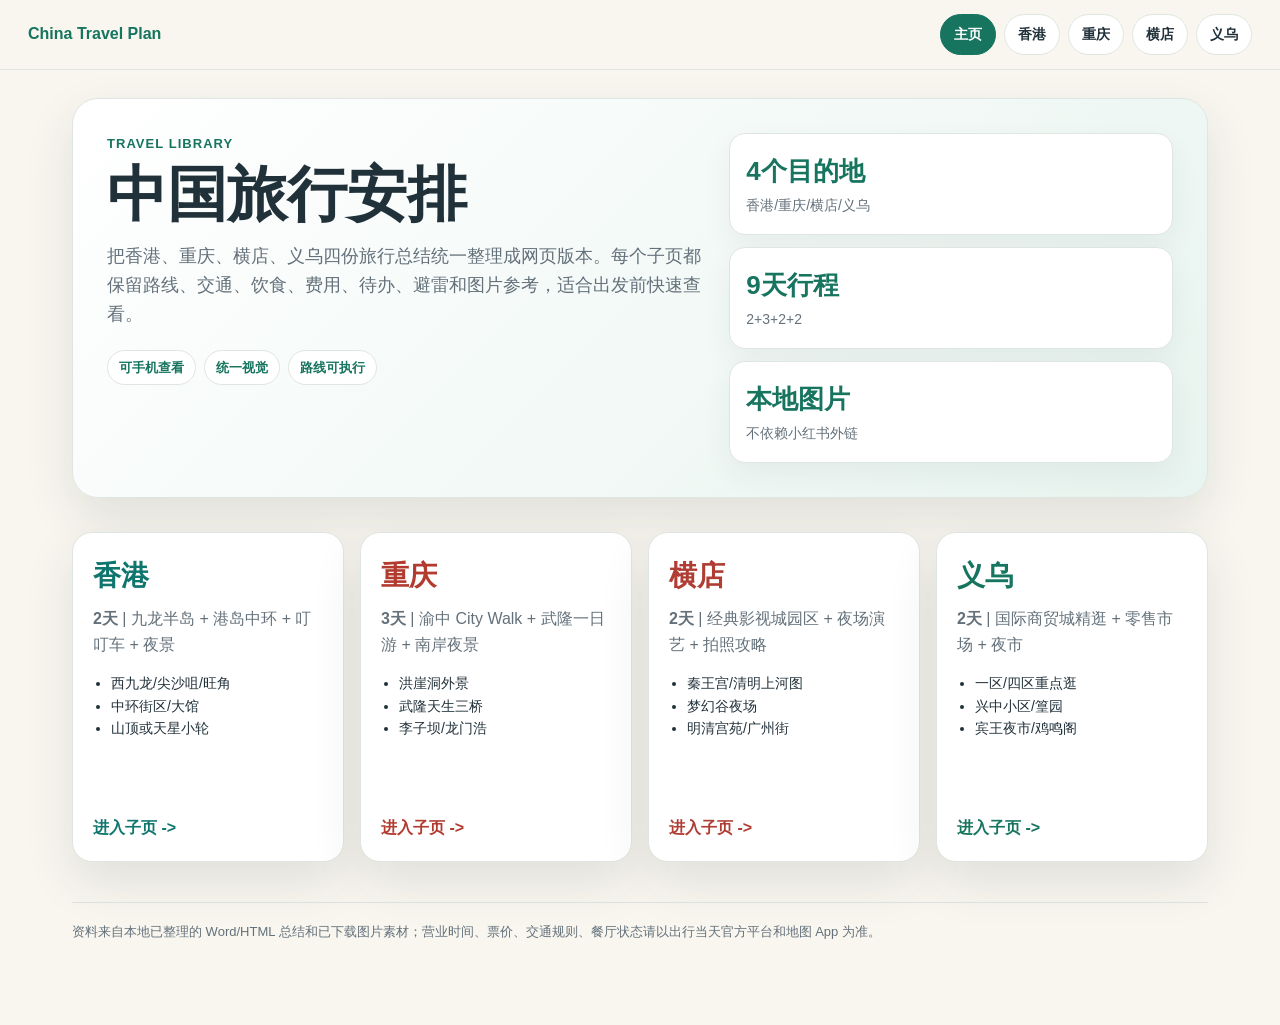
==== commit e7a08070: "Update homepage title" ====
--- a/index.html
+++ b/index.html
@@ -18,7 +18,7 @@
 <section class="hero">
   <div>
     <p class="kicker">Travel Library</p>
-    <h1>四地旅行 HTML 静态站</h1>
+    <h1>中国旅行安排</h1>
     <p class="lead">把香港、重庆、横店、义乌四份旅行总结统一整理成网页版本。每个子页都保留路线、交通、饮食、费用、待办、避雷和图片参考，适合出发前快速查看。</p>
     <div class="tag-row"><span>可手机查看</span><span>统一视觉</span><span>路线可执行</span></div>
   </div>
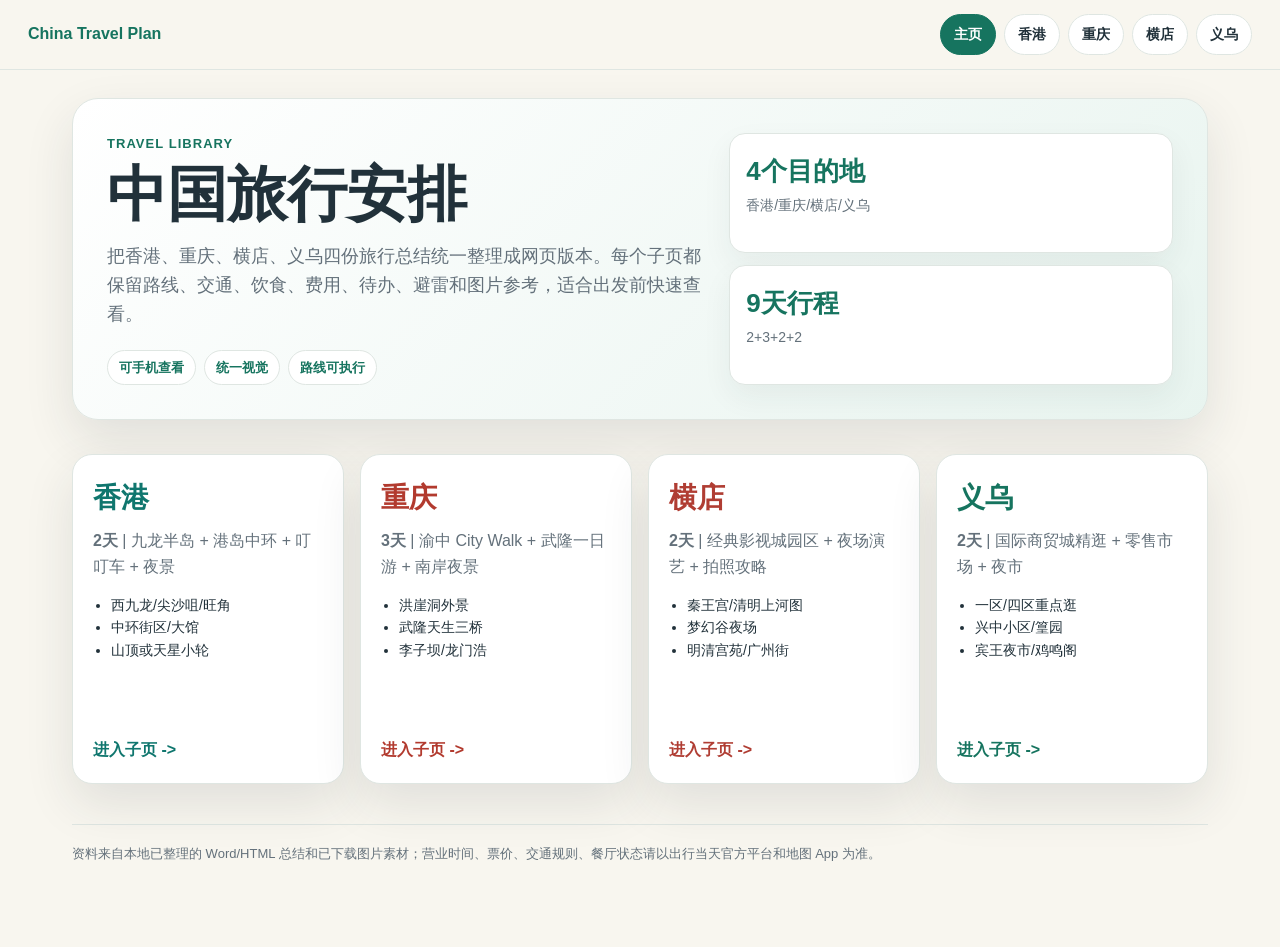
==== commit 4904cc02: "Remove homepage image stat card" ====
--- a/index.html
+++ b/index.html
@@ -22,7 +22,7 @@
     <p class="lead">把香港、重庆、横店、义乌四份旅行总结统一整理成网页版本。每个子页都保留路线、交通、饮食、费用、待办、避雷和图片参考，适合出发前快速查看。</p>
     <div class="tag-row"><span>可手机查看</span><span>统一视觉</span><span>路线可执行</span></div>
   </div>
-  <div class="stat-grid"><div><strong>4个目的地</strong><span>香港/重庆/横店/义乌</span></div><div><strong>9天行程</strong><span>2+3+2+2</span></div><div><strong>本地图片</strong><span>不依赖小红书外链</span></div></div>
+  <div class="stat-grid"><div><strong>4个目的地</strong><span>香港/重庆/横店/义乌</span></div><div><strong>9天行程</strong><span>2+3+2+2</span></div></div>
 </section>
 <section class="section"><div class="home-grid"><a class="destination" data-theme="hongkong" href="hongkong.html">
   <div class="city">香港</div>
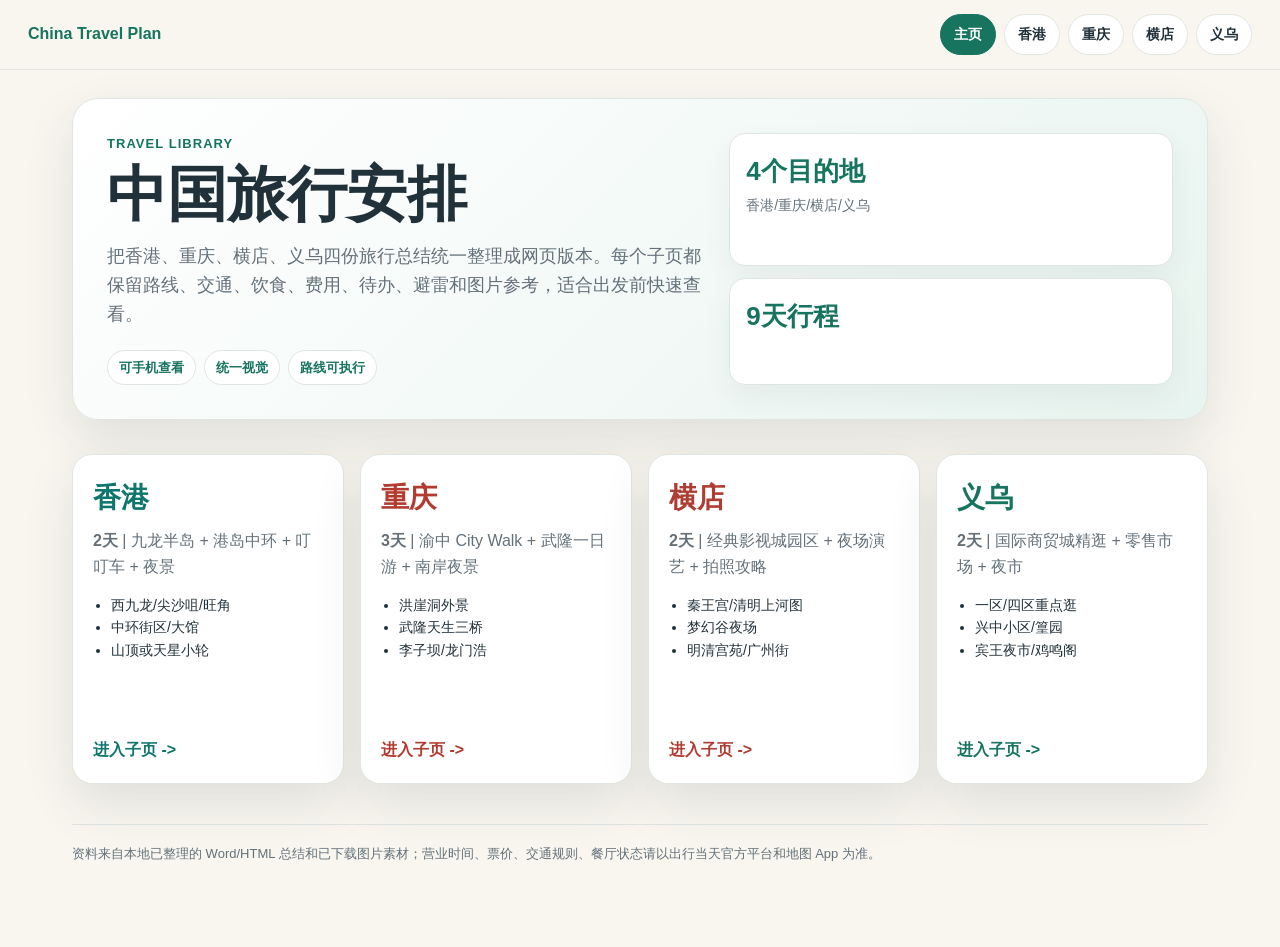
==== commit 46be2e35: "Remove homepage trip split text" ====
--- a/index.html
+++ b/index.html
@@ -22,7 +22,7 @@
     <p class="lead">把香港、重庆、横店、义乌四份旅行总结统一整理成网页版本。每个子页都保留路线、交通、饮食、费用、待办、避雷和图片参考，适合出发前快速查看。</p>
     <div class="tag-row"><span>可手机查看</span><span>统一视觉</span><span>路线可执行</span></div>
   </div>
-  <div class="stat-grid"><div><strong>4个目的地</strong><span>香港/重庆/横店/义乌</span></div><div><strong>9天行程</strong><span>2+3+2+2</span></div></div>
+  <div class="stat-grid"><div><strong>4个目的地</strong><span>香港/重庆/横店/义乌</span></div><div><strong>9天行程</strong></div></div>
 </section>
 <section class="section"><div class="home-grid"><a class="destination" data-theme="hongkong" href="hongkong.html">
   <div class="city">香港</div>
